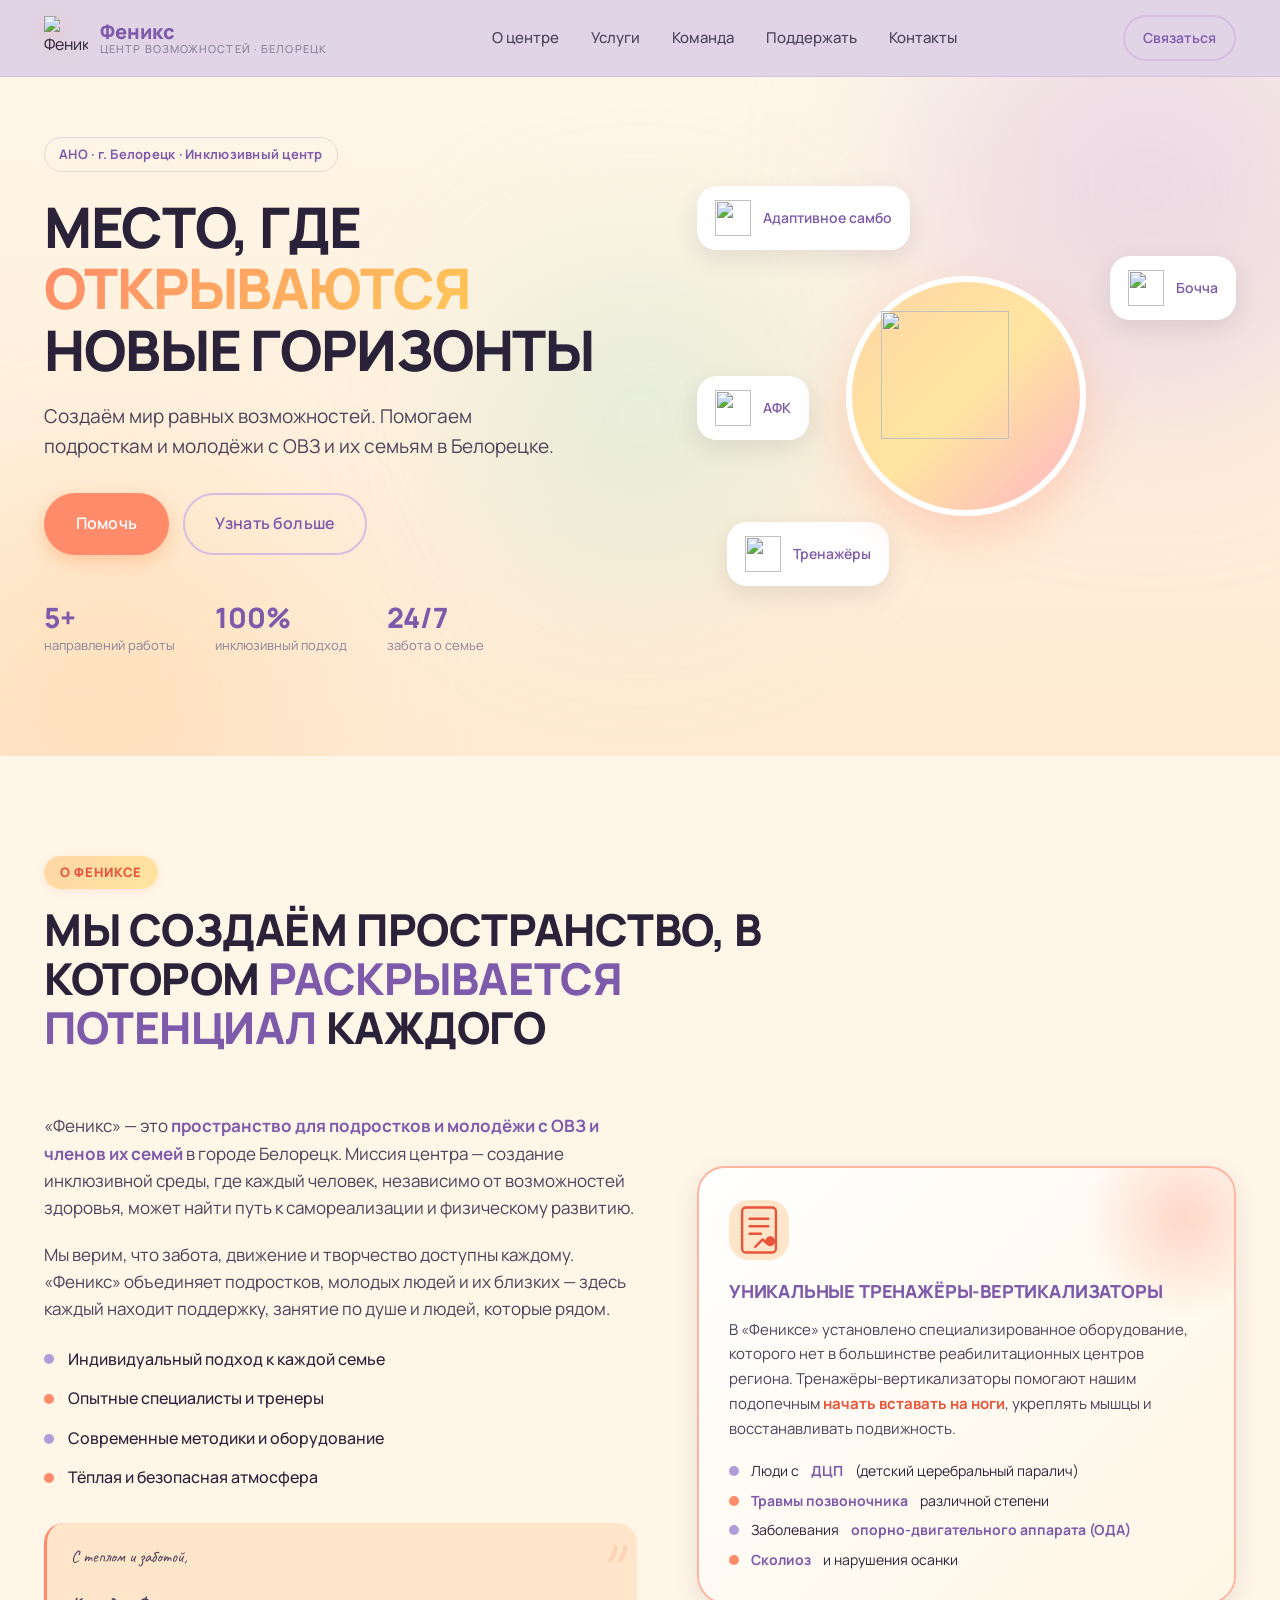
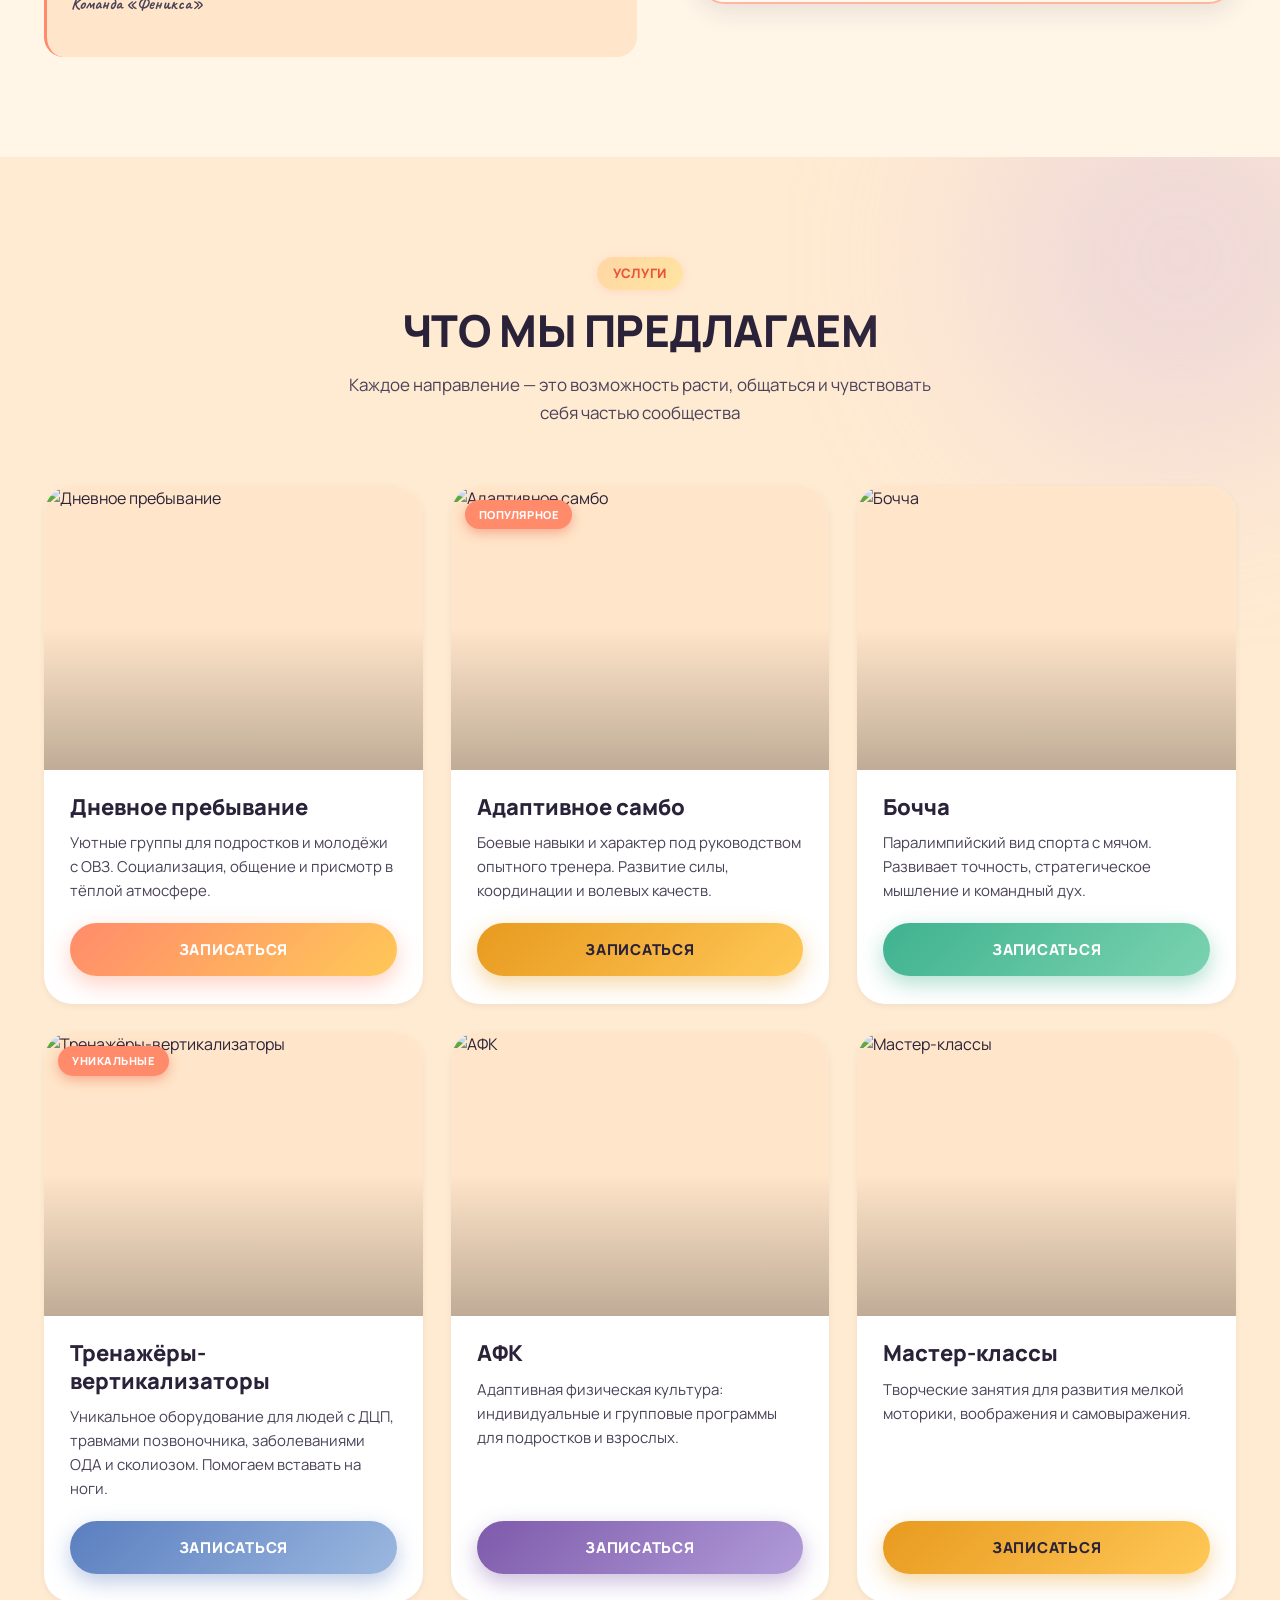
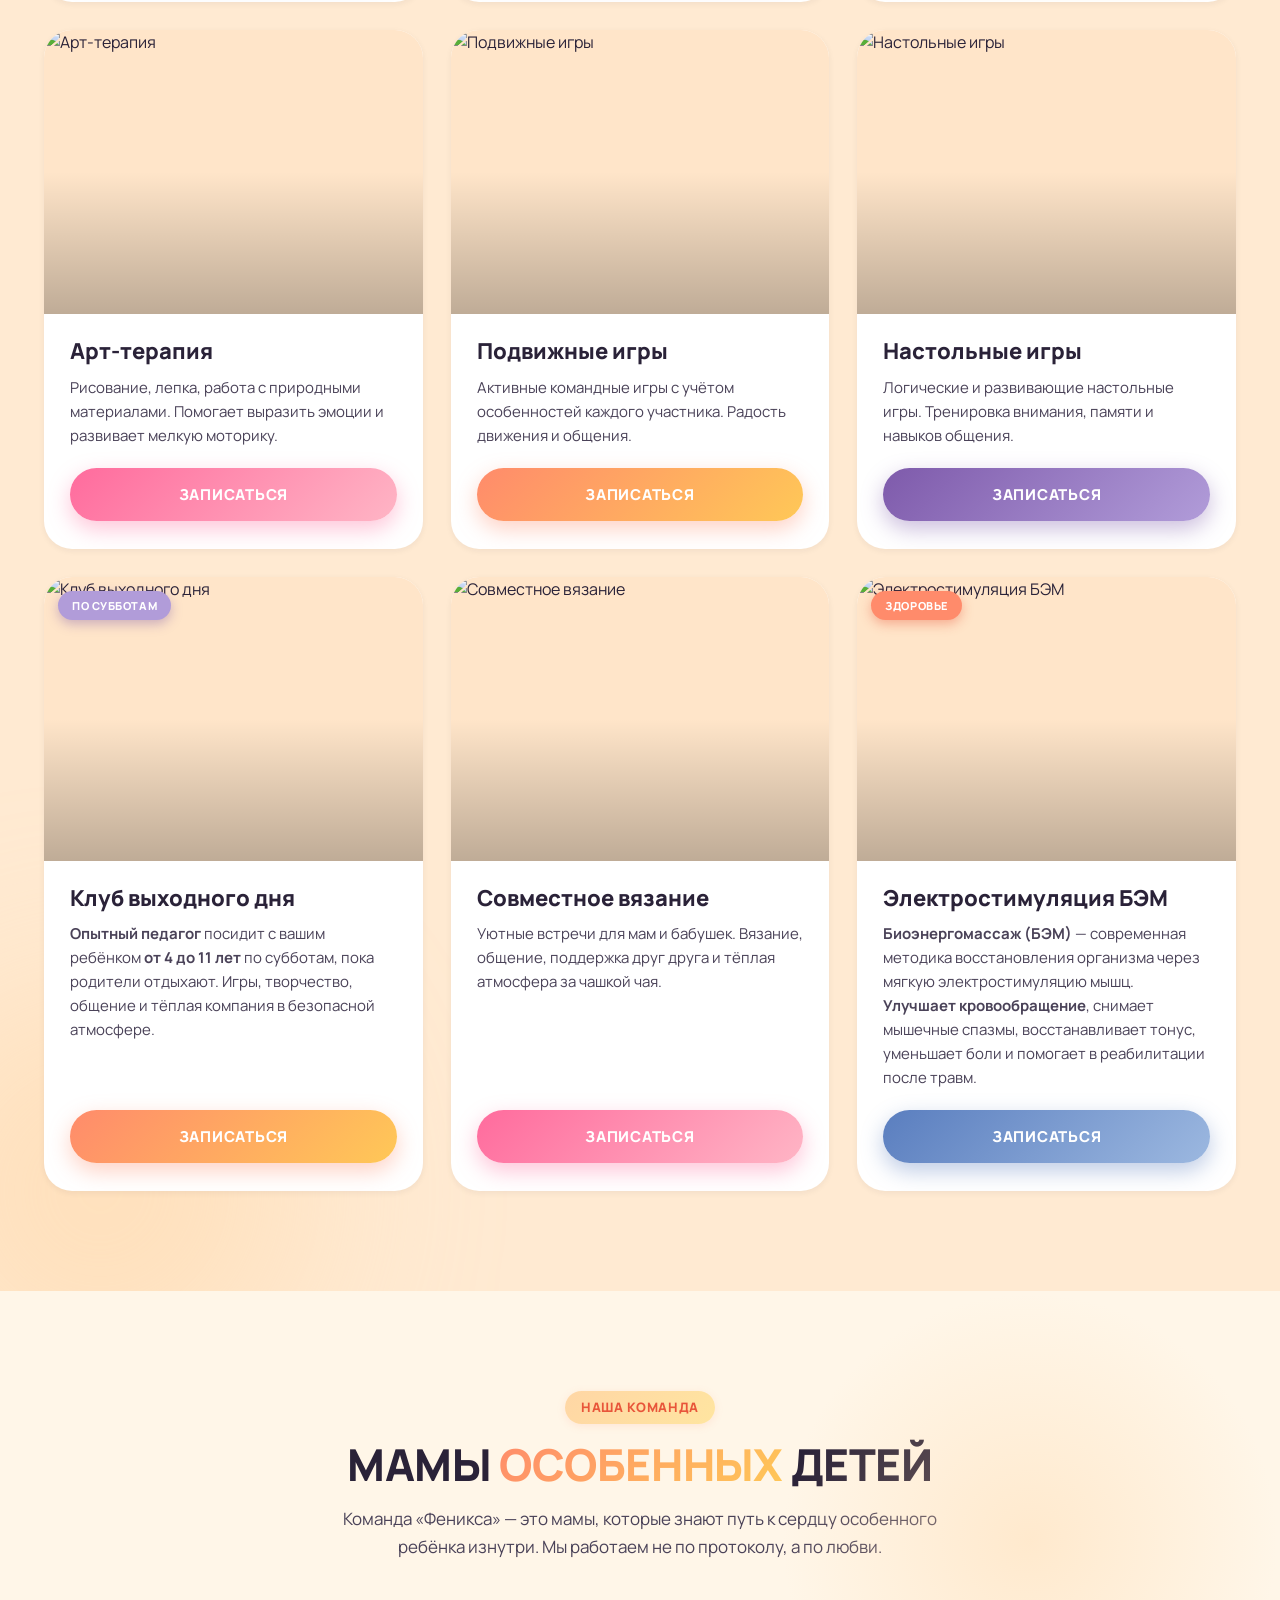
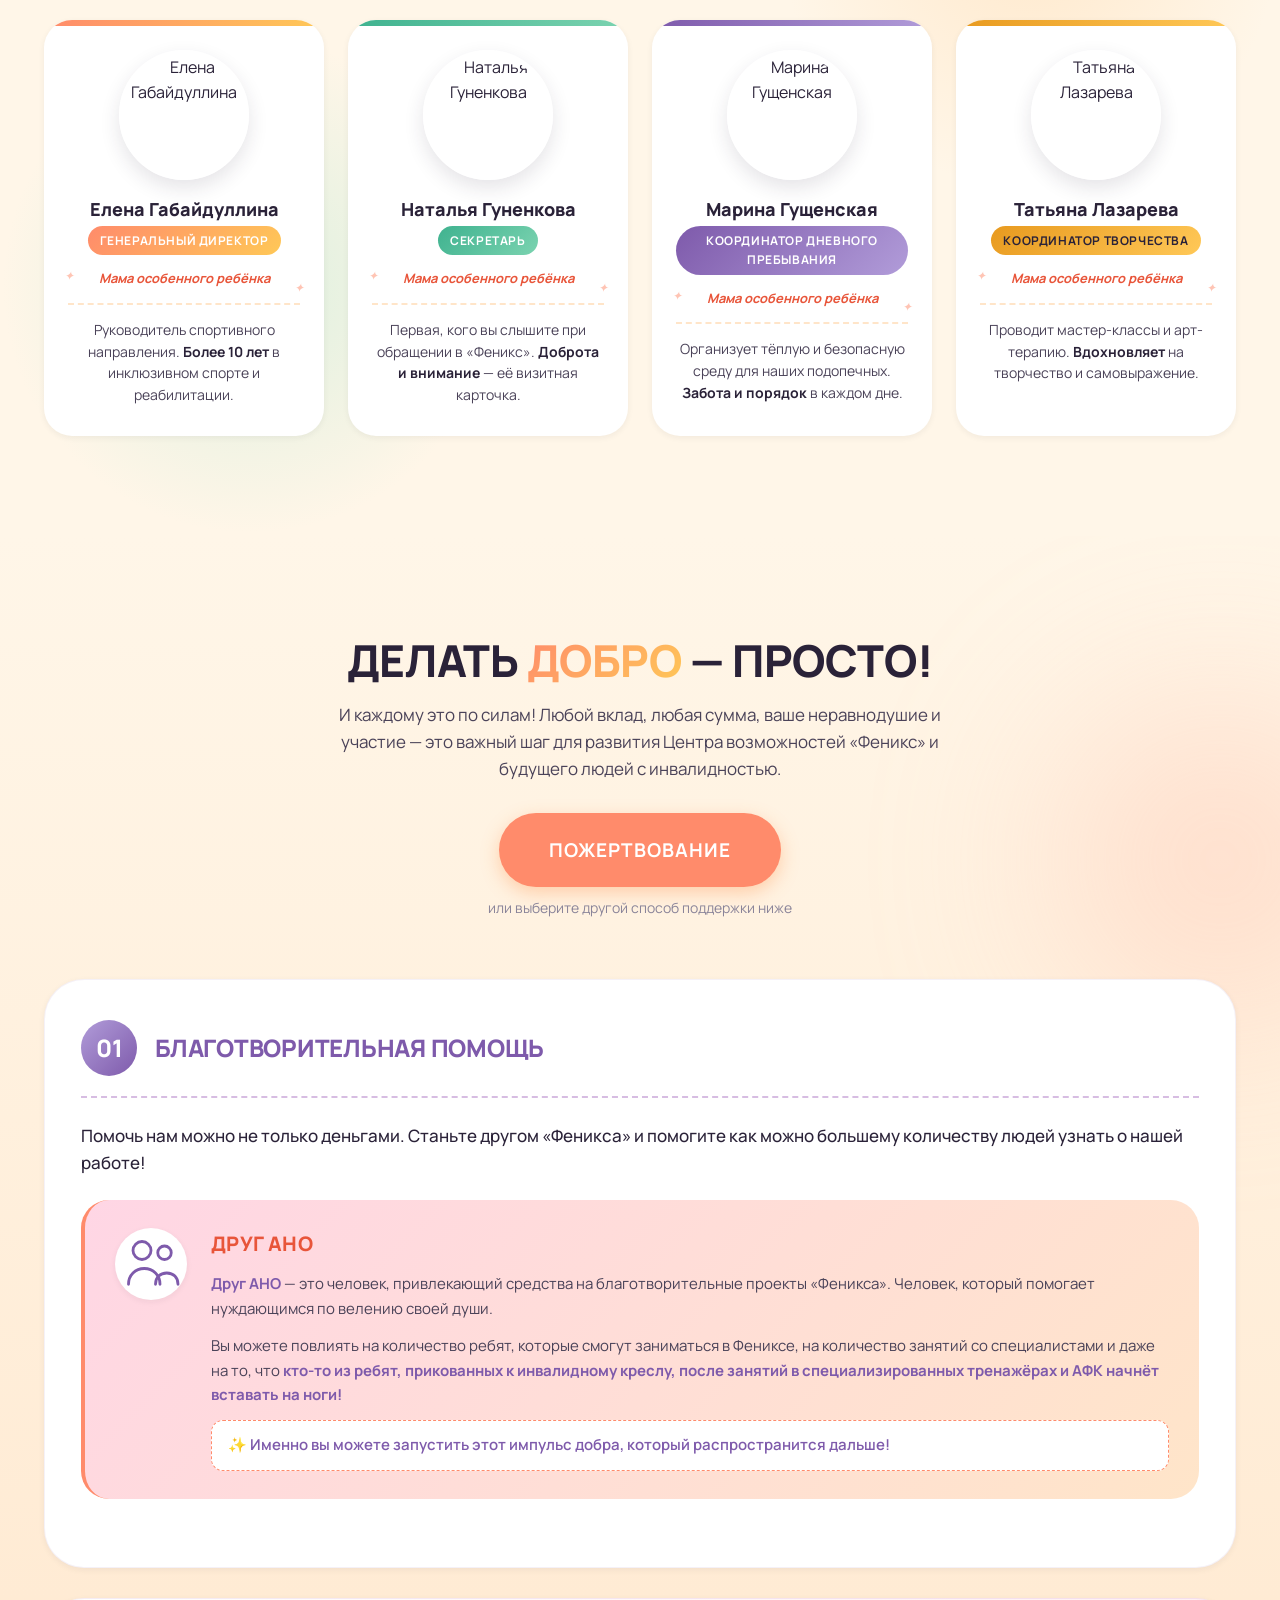
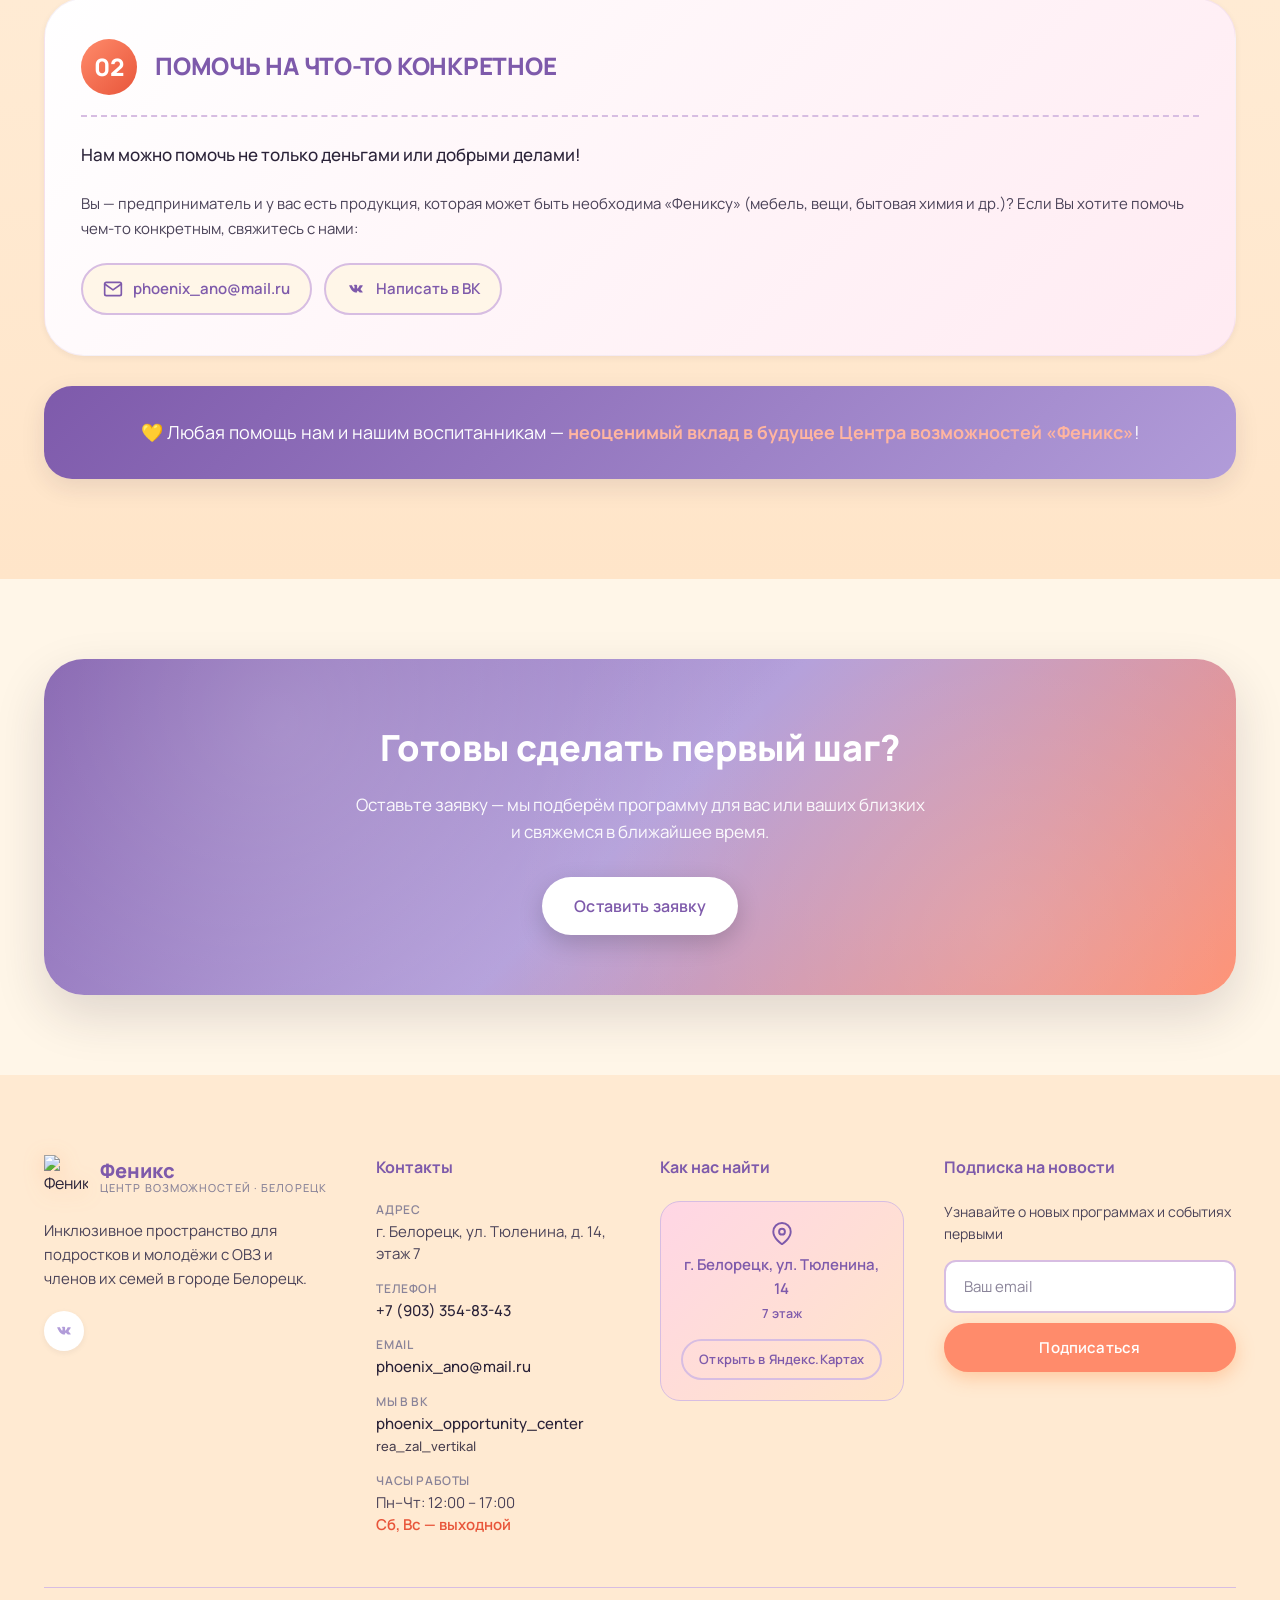
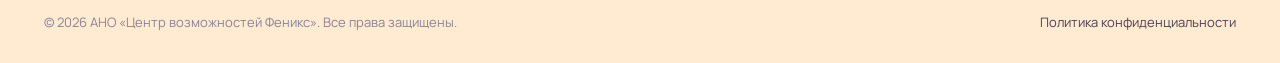
==== index.html @ d0e00e28 "Add files via upload" ====
<!DOCTYPE html>
<html lang="ru">
<head>
    <meta charset="UTF-8">
    <meta name="viewport" content="width=device-width, initial-scale=1.0">
    <meta name="description" content="АНО Центр возможностей Феникс — поддержка, развитие и активное долголетие для всей семьи. Инклюзивная среда, адаптивный спорт, мастер-классы.">
    <title>Центр возможностей Феникс — место, где открываются новые горизонты</title>
    <link rel="icon" type="image/svg+xml" href="images/logo.svg">
    <link rel="preconnect" href="https://fonts.googleapis.com">
    <link rel="preconnect" href="https://fonts.gstatic.com" crossorigin>
    <link href="https://fonts.googleapis.com/css2?family=Manrope:wght@400;500;600;700;800&family=Caveat:wght@500;700&display=swap" rel="stylesheet">
    <link rel="stylesheet" href="styles.css">
</head>
<body>
    <!-- ====== HEADER ====== -->
    <header class="header" id="header">
        <div class="container header__inner">
            <a href="#hero" class="logo" aria-label="Центр возможностей Феникс, Белорецк">
                <img src="images/logo-real.png" alt="Феникс" class="logo__img">
                <span class="logo__text">
                    <span class="logo__name">Феникс</span>
                    <span class="logo__sub">Центр возможностей · Белорецк</span>
                </span>
            </a>

            <nav class="nav" id="nav" aria-label="Главное меню">
                <ul class="nav__list">
                    <li><a href="#about" class="nav__link">О центре</a></li>
                    <li><a href="#services" class="nav__link">Услуги</a></li>
                    <li><a href="#team" class="nav__link">Команда</a></li>
                    <li><a href="#support" class="nav__link">Поддержать</a></li>
                    <li><a href="#contacts" class="nav__link">Контакты</a></li>
                </ul>
            </nav>

            <a href="https://vk.com/im?media=&sel=-226712252" target="_blank" rel="noopener" class="btn btn--ghost header__btn header__btn--contact">Связаться</a>

            <button class="burger" id="burger" aria-label="Открыть меню" aria-expanded="false">
                <span></span><span></span><span></span>
            </button>
        </div>
    </header>

    <!-- ====== HERO ====== -->
    <section class="hero" id="hero">
        <div class="hero__bg" aria-hidden="true">
            <div class="blob blob--violet"></div>
            <div class="blob blob--orange"></div>
            <div class="blob blob--mint"></div>
        </div>
        <div class="container hero__inner">
            <div class="hero__content">
                <span class="badge">АНО · г. Белорецк · Инклюзивный центр</span>
                <h1 class="hero__title">
                    МЕСТО, ГДЕ <span class="accent-orange">ОТКРЫВАЮТСЯ</span> НОВЫЕ ГОРИЗОНТЫ
                </h1>
                <p class="hero__subtitle">
                    Создаём мир равных возможностей. Помогаем подросткам и молодёжи с ОВЗ и их семьям в Белорецке.
                </p>
                <div class="hero__actions">
                    <a href="#support" class="btn btn--primary btn--lg">Помочь</a>
                    <a href="#about" class="btn btn--ghost btn--lg">Узнать больше</a>
                </div>
                <div class="hero__stats">
                    <div class="stat">
                        <span class="stat__num">5+</span>
                        <span class="stat__label">направлений работы</span>
                    </div>
                    <div class="stat">
                        <span class="stat__num">100%</span>
                        <span class="stat__label">инклюзивный подход</span>
                    </div>
                    <div class="stat">
                        <span class="stat__num">24/7</span>
                        <span class="stat__label">забота о семье</span>
                    </div>
                </div>
            </div>
            <div class="hero__visual" aria-hidden="true">
                <div class="hero__card hero__card--1">
                    <img src="images/icon-sport.svg" alt="">
                    <span>Адаптивное самбо</span>
                </div>
                <div class="hero__card hero__card--2">
                    <img src="images/icon-sport.svg" alt="">
                    <span>Бочча</span>
                </div>
                <div class="hero__card hero__card--3">
                    <img src="images/icon-sport.svg" alt="">
                    <span>Тренажёры</span>
                </div>
                <div class="hero__card hero__card--4">
                    <img src="images/icon-sport.svg" alt="">
                    <span>АФК</span>
                </div>
                <div class="hero__phoenix">
                    <img src="images/logo-real.png" alt="">
                </div>
            </div>
        </div>
    </section>

    <!-- ====== О ЦЕНТРЕ ====== -->
    <section class="section about" id="about">
        <div class="container">
            <div class="section__head">
                <span class="section__eyebrow">О Фениксе</span>
                <h2 class="section__title">Мы создаём пространство, в котором <span class="accent-violet">раскрывается потенциал</span> каждого</h2>
            </div>
            <div class="about__grid">
                <div class="about__text">
                    <p>
                        «Феникс» — это <strong>пространство для подростков и молодёжи с ОВЗ и членов их семей</strong> в городе Белорецк.
                        Миссия центра — создание инклюзивной среды, где каждый человек, независимо от возможностей здоровья,
                        может найти путь к самореализации и физическому развитию.
                    </p>
                    <p>
                        Мы верим, что забота, движение и творчество доступны каждому. «Феникс» объединяет подростков,
                        молодых людей и их близких — здесь каждый находит поддержку, занятие по душе и людей, которые рядом.
                    </p>
                    <ul class="about__list">
                        <li><span class="dot dot--violet"></span> Индивидуальный подход к каждой семье</li>
                        <li><span class="dot dot--orange"></span> Опытные специалисты и тренеры</li>
                        <li><span class="dot dot--violet"></span> Современные методики и оборудование</li>
                        <li><span class="dot dot--orange"></span> Тёплая и безопасная атмосфера</li>
                    </ul>
                    <div class="about__signature">
                        <p class="about__signature-text">С теплом и заботой,</p>
                        <p class="about__signature-name">Команда «Феникса»</p>
                    </div>
                </div>
                <div class="about__visual about__visual--equipment">
                    <div class="equipment-card">
                        <div class="equipment-card__icon" aria-hidden="true">
                            <svg viewBox="0 0 64 64" fill="none" stroke="currentColor" stroke-width="2.5" stroke-linecap="round" stroke-linejoin="round">
                                <rect x="14" y="8" width="36" height="48" rx="4"/>
                                <path d="M22 20h20M22 28h20M22 36h12"/>
                                <circle cx="44" cy="44" r="4" fill="currentColor"/>
                                <path d="M28 50l8-8 4 4"/>
                            </svg>
                        </div>
                        <h3 class="equipment-card__title">УНИКАЛЬНЫЕ ТРЕНАЖЁРЫ-ВЕРТИКАЛИЗАТОРЫ</h3>
                        <p class="equipment-card__text">
                            В «Фениксе» установлено специализированное оборудование, которого нет в большинстве реабилитационных центров региона. Тренажёры-вертикализаторы помогают нашим подопечным <strong>начать вставать на ноги</strong>, укреплять мышцы и восстанавливать подвижность.
                        </p>
                        <ul class="equipment-card__list">
                            <li><span class="dot dot--violet"></span> Люди с <strong>ДЦП</strong> (детский церебральный паралич)</li>
                            <li><span class="dot dot--orange"></span> <strong>Травмы позвоночника</strong> различной степени</li>
                            <li><span class="dot dot--violet"></span> Заболевания <strong>опорно-двигательного аппарата (ОДА)</strong></li>
                            <li><span class="dot dot--orange"></span> <strong>Сколиоз</strong> и нарушения осанки</li>
                        </ul>
                    </div>
                </div>
            </div>
        </div>
    </section>

    <!-- ====== УСЛУГИ ====== -->
    <section class="section services" id="services">
        <div class="container">
            <div class="section__head section__head--center">
                <span class="section__eyebrow">Услуги</span>
                <h2 class="section__title">Что мы предлагаем</h2>
                <p class="section__desc">Каждое направление — это возможность расти, общаться и чувствовать себя частью сообщества</p>
            </div>

            <div class="services__grid">
                <!-- Карточка 1: Дневное пребывание -->
                <article class="service-card service-card--coral" data-service="Дневное пребывание">
                    <div class="service-card__photo">
                        <img src="images/service-daycare.svg" alt="Дневное пребывание">
                    </div>
                    <div class="service-card__body">
                        <h3 class="service-card__title">Дневное пребывание</h3>
                        <p class="service-card__text">
                            Уютные группы для подростков и молодёжи с ОВЗ. Социализация, общение и присмотр в тёплой атмосфере.
                        </p>
                        <button class="service-card__btn" data-modal-open>Записаться</button>
                    </div>
                </article>

                <!-- Карточка 2: Адаптивное самбо -->
                <article class="service-card service-card--yellow" data-service="Адаптивное самбо">
                    <span class="service-card__badge">Популярное</span>
                    <div class="service-card__photo">
                        <img src="images/service-sambo.svg" alt="Адаптивное самбо">
                    </div>
                    <div class="service-card__body">
                        <h3 class="service-card__title">Адаптивное самбо</h3>
                        <p class="service-card__text">
                            Боевые навыки и характер под руководством опытного тренера. Развитие силы, координации и волевых качеств.
                        </p>
                        <button class="service-card__btn" data-modal-open>Записаться</button>
                    </div>
                </article>

                <!-- Карточка 3: Бочча -->
                <article class="service-card service-card--mint" data-service="Бочча">
                    <div class="service-card__photo">
                        <img src="images/service-boccia.svg" alt="Бочча">
                    </div>
                    <div class="service-card__body">
                        <h3 class="service-card__title">Бочча</h3>
                        <p class="service-card__text">
                            Паралимпийский вид спорта с мячом. Развивает точность, стратегическое мышление и командный дух.
                        </p>
                        <button class="service-card__btn" data-modal-open>Записаться</button>
                    </div>
                </article>

                <!-- Карточка 4: Тренажёры-вертикализаторы -->
                <article class="service-card service-card--sky" data-service="Тренажёры-вертикализаторы">
                    <span class="service-card__badge">Уникальные</span>
                    <div class="service-card__photo">
                        <img src="images/service-trainers.svg" alt="Тренажёры-вертикализаторы">
                    </div>
                    <div class="service-card__body">
                        <h3 class="service-card__title">Тренажёры-вертикализаторы</h3>
                        <p class="service-card__text">
                            Уникальное оборудование для людей с ДЦП, травмами позвоночника, заболеваниями ОДА и сколиозом. Помогаем вставать на ноги.
                        </p>
                        <button class="service-card__btn" data-modal-open>Записаться</button>
                    </div>
                </article>

                <!-- Карточка 5: АФК -->
                <article class="service-card service-card--lavender" data-service="АФК">
                    <div class="service-card__photo">
                        <img src="images/service-afk.svg" alt="АФК">
                    </div>
                    <div class="service-card__body">
                        <h3 class="service-card__title">АФК</h3>
                        <p class="service-card__text">
                            Адаптивная физическая культура: индивидуальные и групповые программы для подростков и взрослых.
                        </p>
                        <button class="service-card__btn" data-modal-open>Записаться</button>
                    </div>
                </article>

                <!-- Карточка 6: Мастер-классы -->
                <article class="service-card service-card--yellow" data-service="Мастер-классы">
                    <div class="service-card__photo">
                        <img src="images/master-class.jpg" alt="Мастер-классы">
                    </div>
                    <div class="service-card__body">
                        <h3 class="service-card__title">Мастер-классы</h3>
                        <p class="service-card__text">
                            Творческие занятия для развития мелкой моторики, воображения и самовыражения.
                        </p>
                        <button class="service-card__btn" data-modal-open>Записаться</button>
                    </div>
                </article>

                <!-- Карточка 7: Арт-терапия -->
                <article class="service-card service-card--pink" data-service="Арт-терапия">
                    <div class="service-card__photo">
                        <img src="images/service-art.svg" alt="Арт-терапия">
                    </div>
                    <div class="service-card__body">
                        <h3 class="service-card__title">Арт-терапия</h3>
                        <p class="service-card__text">
                            Рисование, лепка, работа с природными материалами. Помогает выразить эмоции и развивает мелкую моторику.
                        </p>
                        <button class="service-card__btn" data-modal-open>Записаться</button>
                    </div>
                </article>

                <!-- Карточка 8: Подвижные игры -->
                <article class="service-card service-card--coral" data-service="Подвижные игры">
                    <div class="service-card__photo">
                        <img src="images/service-games-active.svg" alt="Подвижные игры">
                    </div>
                    <div class="service-card__body">
                        <h3 class="service-card__title">Подвижные игры</h3>
                        <p class="service-card__text">
                            Активные командные игры с учётом особенностей каждого участника. Радость движения и общения.
                        </p>
                        <button class="service-card__btn" data-modal-open>Записаться</button>
                    </div>
                </article>

                <!-- Карточка 9: Настольные игры -->
                <article class="service-card service-card--lavender" data-service="Настольные игры">
                    <div class="service-card__photo">
                        <img src="images/nastolnye.jpg" alt="Настольные игры">
                    </div>
                    <div class="service-card__body">
                        <h3 class="service-card__title">Настольные игры</h3>
                        <p class="service-card__text">
                            Логические и развивающие настольные игры. Тренировка внимания, памяти и навыков общения.
                        </p>
                        <button class="service-card__btn" data-modal-open>Записаться</button>
                    </div>
                </article>

                <!-- Карточка 10: Клуб выходного дня -->
                <article class="service-card service-card--coral" data-service="Клуб выходного дня">
                    <span class="service-card__badge service-card__badge--weekend">По субботам</span>
                    <div class="service-card__photo">
                        <img src="images/service-weekend.svg" alt="Клуб выходного дня">
                    </div>
                    <div class="service-card__body">
                        <h3 class="service-card__title">Клуб выходного дня</h3>
                        <p class="service-card__text">
                            <strong>Опытный педагог</strong> посидит с вашим ребёнком <strong>от 4 до 11 лет</strong> по субботам, пока родители отдыхают. Игры, творчество, общение и тёплая компания в безопасной атмосфере.
                        </p>
                        <button class="service-card__btn" data-modal-open>Записаться</button>
                    </div>
                </article>

                <!-- Карточка 11: Совместное вязание -->
                <article class="service-card service-card--pink" data-service="Совместное вязание">
                    <div class="service-card__photo">
                        <img src="images/service-knitting.svg" alt="Совместное вязание">
                    </div>
                    <div class="service-card__body">
                        <h3 class="service-card__title">Совместное вязание</h3>
                        <p class="service-card__text">
                            Уютные встречи для мам и бабушек. Вязание, общение, поддержка друг друга и тёплая атмосфера за чашкой чая.
                        </p>
                        <button class="service-card__btn" data-modal-open>Записаться</button>
                    </div>
                </article>

                <!-- Карточка 12: Опытный тренер -->
                <article class="service-card service-card--sky" data-service="Электростимуляция БЭМ">
                    <span class="service-card__badge">Здоровье</span>
                    <div class="service-card__photo">
                        <img src="images/bem.jpg" alt="Электростимуляция БЭМ">
                    </div>
                    <div class="service-card__body">
                        <h3 class="service-card__title">Электростимуляция БЭМ</h3>
                        <p class="service-card__text">
                            <strong>Биоэнергомассаж (БЭМ)</strong> — современная методика восстановления организма через мягкую электростимуляцию мышц. <strong>Улучшает кровообращение</strong>, снимает мышечные спазмы, восстанавливает тонус, уменьшает боли и помогает в реабилитации после травм.
                        </p>
                        <button class="service-card__btn" data-modal-open>Записаться</button>
                    </div>
                </article>
            </div>
        </div>
    </section>

    <!-- ====== КОМАНДА ====== -->
    <section class="section team" id="team">
        <div class="container">
            <div class="section__head section__head--center">
                <span class="section__eyebrow">Наша команда</span>
                <h2 class="section__title">Мамы <span class="accent-orange">особенных</span> детей</h2>
                <p class="section__desc">Команда «Феникса» — это мамы, которые знают путь к сердцу особенного ребёнка изнутри. Мы работаем не по протоколу, а по любви.</p>
            </div>

            <div class="team__grid">
                <!-- Елена Габайдуллина: генеральный директор + руководитель спортивного направления -->
                <article class="team-card team-card--coral">
                    <div class="team-card__photo">
                        <img src="images/rukovoditel.jpg" alt="Елена Габайдуллина">
                    </div>
                    <h3 class="team-card__name">Елена Габайдуллина</h3>
                    <p class="team-card__role">Генеральный директор</p>
                    <p class="team-card__note">Мама особенного ребёнка</p>
                    <p class="team-card__quote">
                        Руководитель спортивного направления. <strong>Более 10 лет</strong> в инклюзивном спорте и реабилитации.
                    </p>
                </article>

                <!-- Наталья Гуненкова: секретарь -->
                <article class="team-card team-card--mint">
                    <div class="team-card__photo">
                        <img src="images/natalia.jpg" alt="Наталья Гуненкова">
                    </div>
                    <h3 class="team-card__name">Наталья Гуненкова</h3>
                    <p class="team-card__role">Секретарь</p>
                    <p class="team-card__note">Мама особенного ребёнка</p>
                    <p class="team-card__quote">
                        Первая, кого вы слышите при обращении в «Феникс». <strong>Доброта и внимание</strong> — её визитная карточка.
                    </p>
                </article>

                <!-- Марина Гущенская: координатор дневного пребывания -->
                <article class="team-card team-card--lavender">
                    <div class="team-card__photo">
                        <img src="images/avatar-marina.svg" alt="Марина Гущенская">
                    </div>
                    <h3 class="team-card__name">Марина Гущенская</h3>
                    <p class="team-card__role">Координатор дневного пребывания</p>
                    <p class="team-card__note">Мама особенного ребёнка</p>
                    <p class="team-card__quote">
                        Организует тёплую и безопасную среду для наших подопечных. <strong>Забота и порядок</strong> в каждом дне.
                    </p>
                </article>

                <!-- Татьяна Лазарева: координатор творчества -->
                <article class="team-card team-card--yellow">
                    <div class="team-card__photo">
                        <img src="images/avatar-tatyana.svg" alt="Татьяна Лазарева">
                    </div>
                    <h3 class="team-card__name">Татьяна Лазарева</h3>
                    <p class="team-card__role">Координатор творчества</p>
                    <p class="team-card__note">Мама особенного ребёнка</p>
                    <p class="team-card__quote">
                        Проводит мастер-классы и арт-терапию. <strong>Вдохновляет</strong> на творчество и самовыражение.
                    </p>
                </article>
            </div>
        </div>
    </section>

    <!-- ====== ПОДДЕРЖАТЬ ФЕНИКС ====== -->
    <section class="section support" id="support">
        <div class="container">
            <div class="section__head section__head--center">
                <h2 class="section__title">ДЕЛАТЬ <span class="accent-orange">ДОБРО</span> — ПРОСТО!</h2>
                <p class="section__desc">
                    И каждому это по силам! Любой вклад, любая сумма, ваше неравнодушие и участие — это важный шаг
                    для развития Центра возможностей «Феникс» и будущего людей с инвалидностью.
                </p>
                <div class="support__cta">
                    <button class="btn btn--primary btn--xl" data-donate-open>Пожертвование</button>
                    <p class="support__cta-hint">или выберите другой способ поддержки ниже</p>
                </div>
            </div>

            <!-- Блок 1: Благотворительная помощь + Друг АНО -->
            <div class="donate-block">
                <div class="donate-block__head">
                    <span class="donate-block__num">01</span>
                    <h3 class="donate-block__title">Благотворительная помощь</h3>
                </div>
                <div class="donate-block__content">
                    <p class="donate-block__lead">
                        Помочь нам можно не только деньгами. Станьте другом «Феникса» и помогите как можно большему
                        количеству людей узнать о нашей работе!
                    </p>
                    <div class="friend-card">
                        <div class="friend-card__icon" aria-hidden="true">
                            <svg viewBox="0 0 64 64" fill="none" stroke="currentColor" stroke-width="2.5" stroke-linecap="round" stroke-linejoin="round">
                                <circle cx="24" cy="20" r="8"/>
                                <circle cx="44" cy="22" r="6"/>
                                <path d="M12 50c0-8 6-14 14-14s14 6 14 14"/>
                                <path d="M36 50c0-6 4-10 10-10s10 4 10 10"/>
                            </svg>
                        </div>
                        <div class="friend-card__body">
                            <h4 class="friend-card__title">Друг АНО</h4>
                            <p>
                                <strong>Друг АНО</strong> — это человек, привлекающий средства на благотворительные проекты «Феникса».
                                Человек, который помогает нуждающимся по велению своей души.
                            </p>
                            <p>
                                Вы можете повлиять на количество ребят, которые смогут заниматься в Фениксе,
                                на количество занятий со специалистами и даже на то, что <strong>кто-то из ребят, прикованных к инвалидному креслу,
                                после занятий в специализированных тренажёрах и АФК начнёт вставать на ноги!</strong>
                            </p>
                            <p class="friend-card__highlight">
                                ✨ Именно вы можете запустить этот импульс добра, который распространится дальше!
                            </p>
                        </div>
                    </div>

                </div>
            </div>

            <!-- Блок 2: Помочь на что-то конкретное -->
            <div class="donate-block donate-block--alt">
                <div class="donate-block__head">
                    <span class="donate-block__num">02</span>
                    <h3 class="donate-block__title">Помочь на что-то конкретное</h3>
                </div>
                <div class="donate-block__content">
                    <p class="donate-block__lead">
                        Нам можно помочь не только деньгами или добрыми делами!
                    </p>
                    <p class="donate-block__text">
                        Вы — предприниматель и у вас есть продукция, которая может быть необходима «Фениксу»
                        (мебель, вещи, бытовая химия и др.)? Если Вы хотите помочь чем-то конкретным, свяжитесь с нами:
                    </p>
                    <div class="donate-block__contacts">
                        <a href="mailto:phoenix_ano@mail.ru" class="contact-pill">
                            <span class="contact-pill__icon" aria-hidden="true">
                                <svg viewBox="0 0 24 24" width="20" height="20" fill="none" stroke="currentColor" stroke-width="2" stroke-linecap="round" stroke-linejoin="round">
                                    <path d="M4 4h16c1.1 0 2 .9 2 2v12c0 1.1-.9 2-2 2H4c-1.1 0-2-.9-2-2V6c0-1.1.9-2 2-2z"/>
                                    <polyline points="22,6 12,13 2,6"/>
                                </svg>
                            </span>
                            phoenix_ano@mail.ru
                        </a>
                        <a href="https://vk.com/im?media=&sel=-226712252" target="_blank" rel="noopener" class="contact-pill">
                            <span class="contact-pill__icon" aria-hidden="true">
                                <svg viewBox="0 0 24 24" width="20" height="20" fill="currentColor"><path d="M12.785 16.241s.288-.032.435-.193c.135-.148.131-.426.131-.426s-.019-1.302.584-1.495c.594-.19 1.357 1.265 2.165 1.825.611.423 1.075.331 1.075.331l2.16-.03s1.13-.07.594-.96c-.044-.073-.313-.66-1.611-1.866-1.359-1.26-1.177-1.057.46-3.236.998-1.33 1.397-2.143 1.272-2.49-.119-.331-.853-.243-.853-.243l-2.43.015s-.18-.025-.314.056c-.13.079-.214.262-.214.262s-.385 1.027-.9 1.9c-1.084 1.84-1.518 1.937-1.696 1.823-.413-.265-.31-1.067-.31-1.638 0-1.78.27-2.522-.527-2.715-.265-.064-.46-.107-1.137-.114-.87-.01-1.605.003-2.022.205-.276.135-.49.435-.36.452.16.022.523.099.716.36.249.336.24 1.094.24 1.094s.144 2.092-.336 2.353c-.328.179-.78-.187-1.755-1.866-.499-.86-.876-1.81-.876-1.81s-.072-.176-.2-.27c-.157-.114-.376-.151-.376-.151l-2.308.015s-.347.01-.474.16c-.114.135-.009.413-.009.413s1.812 4.247 3.864 6.385c1.881 1.962 4.016 1.833 4.016 1.833h.967z"/></svg>
                            </span>
                            Написать в ВК
                        </a>
                    </div>
                </div>
            </div>

            <!-- Финальный мотивирующий текст -->
            <div class="donate-finale">
                <p>
                    💛 Любая помощь нам и нашим воспитанникам — <strong>неоценимый вклад в будущее Центра возможностей «Феникс»</strong>!
                </p>
            </div>
        </div>
    </section>

    <!-- ====== CTA ====== -->
    <section class="cta">
        <div class="container">
            <div class="cta__inner">
                <h2 class="cta__title">Готовы сделать первый шаг?</h2>
                <p class="cta__text">
                    Оставьте заявку — мы подберём программу для вас или ваших близких и свяжемся в ближайшее время.
                </p>
                <button class="btn btn--primary btn--lg" data-modal-open>Оставить заявку</button>
            </div>
        </div>
    </section>

    <!-- ====== FOOTER ====== -->
    <footer class="footer" id="contacts">
        <div class="container">
            <div class="footer__grid">
                <div class="footer__col">
                    <a href="#hero" class="logo logo--footer">
                        <img src="images/logo-real.png" alt="Феникс" class="logo__img">
                        <span class="logo__text">
                            <span class="logo__name">Феникс</span>
                            <span class="logo__sub">Центр возможностей · Белорецк</span>
                        </span>
                    </a>
                    <p class="footer__about">
                        Инклюзивное пространство для подростков и молодёжи с ОВЗ и членов их семей в городе Белорецк.
                    </p>
                    <div class="socials">
                        <a href="https://vk.com/phoenix_opportunity_center" target="_blank" rel="noopener" class="socials__link" aria-label="ВКонтакте">
                            <svg viewBox="0 0 24 24" width="20" height="20" fill="currentColor"><path d="M12.785 16.241s.288-.032.435-.193c.135-.148.131-.426.131-.426s-.019-1.302.584-1.495c.594-.19 1.357 1.265 2.165 1.825.611.423 1.075.331 1.075.331l2.16-.03s1.13-.07.594-.96c-.044-.073-.313-.66-1.611-1.866-1.359-1.26-1.177-1.057.46-3.236.998-1.33 1.397-2.143 1.272-2.49-.119-.331-.853-.243-.853-.243l-2.43.015s-.18-.025-.314.056c-.13.079-.214.262-.214.262s-.385 1.027-.9 1.9c-1.084 1.84-1.518 1.937-1.696 1.823-.413-.265-.31-1.067-.31-1.638 0-1.78.27-2.522-.527-2.715-.265-.064-.46-.107-1.137-.114-.87-.01-1.605.003-2.022.205-.276.135-.49.435-.36.452.16.022.523.099.716.36.249.336.24 1.094.24 1.094s.144 2.092-.336 2.353c-.328.179-.78-.187-1.755-1.866-.499-.86-.876-1.81-.876-1.81s-.072-.176-.2-.27c-.157-.114-.376-.151-.376-.151l-2.308.015s-.347.01-.474.16c-.114.135-.009.413-.009.413s1.812 4.247 3.864 6.385c1.881 1.962 4.016 1.833 4.016 1.833h.967z"/></svg>
                        </a>
                    </div>
                </div>

                <div class="footer__col">
                    <h4 class="footer__title">Контакты</h4>
                    <ul class="footer__list">
                        <li>
                            <span class="footer__label">Адрес</span>
                            г. Белорецк, ул. Тюленина, д. 14, этаж 7
                        </li>
                        <li>
                            <span class="footer__label">Телефон</span>
                            <a href="tel:+79033548343">+7 (903) 354-83-43</a>
                        </li>
                        <li>
                            <span class="footer__label">Email</span>
                            <a href="mailto:phoenix_ano@mail.ru">phoenix_ano@mail.ru</a>
                        </li>
                        <li>
                            <span class="footer__label">Мы в ВК</span>
                            <a href="https://vk.com/phoenix_opportunity_center" target="_blank" rel="noopener">phoenix_opportunity_center</a><br>
                            <a href="https://vk.com/rea_zal_vertikal" target="_blank" rel="noopener" style="font-size: 13px; opacity: 0.85;">rea_zal_vertikal</a>
                        </li>
                        <li>
                            <span class="footer__label">Часы работы</span>
                            Пн–Чт: 12:00 – 17:00<br>
                            <span style="color: var(--orange-ink); font-weight: 600;">Сб, Вс — выходной</span>
                        </li>
                    </ul>
                </div>

                <div class="footer__col footer__col--map">
                    <h4 class="footer__title">Как нас найти</h4>
                    <div class="map" aria-label="Карта проезда">
                        <div class="map__placeholder">
                            <svg viewBox="0 0 24 24" width="32" height="32" fill="none" stroke="currentColor" stroke-width="2">
                                <path d="M21 10c0 7-9 13-9 13s-9-6-9-13a9 9 0 0 1 18 0z"/>
                                <circle cx="12" cy="10" r="3"/>
                            </svg>
                            <p>г. Белорецк, ул. Тюленина, 14<br><small>7 этаж</small></p>
                            <a href="https://yandex.ru/maps/?text=Белорецк%2C%20ул.%20Тюленина%2C%2014" target="_blank" rel="noopener" class="btn btn--ghost btn--sm">Открыть в Яндекс.Картах</a>
                        </div>
                    </div>
                </div>

                <div class="footer__col">
                    <h4 class="footer__title">Подписка на новости</h4>
                    <p class="footer__hint">Узнавайте о новых программах и событиях первыми</p>
                    <form class="subscribe" id="subscribeForm" novalidate>
                        <label class="sr-only" for="subscribeEmail">Email</label>
                        <input type="email" id="subscribeEmail" class="subscribe__input" placeholder="Ваш email" required>
                        <button type="submit" class="btn btn--primary subscribe__btn">Подписаться</button>
                    </form>
                    <p class="subscribe__msg" id="subscribeMsg" aria-live="polite"></p>
                </div>
            </div>

            <div class="footer__bottom">
                <p>© <span id="year">2026</span> АНО «Центр возможностей Феникс». Все права защищены.</p>
                <p><a href="#">Политика конфиденциальности</a></p>
            </div>
        </div>
    </footer>

    <!-- ====== МОДАЛЬНОЕ ОКНО ЗАПИСИ ====== -->
    <div class="modal" id="modal" aria-hidden="true" role="dialog" aria-modal="true" aria-labelledby="modalTitle">
        <div class="modal__overlay" data-modal-close></div>
        <div class="modal__dialog" role="document">
            <button class="modal__close" data-modal-close aria-label="Закрыть">
                <svg viewBox="0 0 24 24" width="20" height="20" fill="none" stroke="currentColor" stroke-width="2.5" stroke-linecap="round">
                    <path d="M6 6l12 12M18 6L6 18"/>
                </svg>
            </button>
            <div class="modal__icon">
                <img src="images/logo-real.png" alt="">
            </div>
            <h2 class="modal__title" id="modalTitle">Запись на занятие</h2>
            <p class="modal__subtitle" id="modalSubtitle">Оставьте заявку — мы свяжемся с вами в ближайшее время</p>

            <form class="form" id="bookingForm" novalidate>
                <div class="form__group">
                    <label class="form__label" for="name">Имя посетителя</label>
                    <input type="text" id="name" name="name" class="form__input" placeholder="Как к вам обращаться?" required>
                    <span class="form__error" data-error-for="name"></span>
                </div>

                <div class="form__group">
                    <label class="form__label" for="phone">Контактный телефон</label>
                    <input type="tel" id="phone" name="phone" class="form__input" placeholder="+7 (___) ___-__-__" required>
                    <span class="form__error" data-error-for="phone"></span>
                </div>

                <div class="form__group">
                    <label class="form__label" for="service">Услуга</label>
                    <select id="service" name="service" class="form__input form__select" required>
                        <option value="">Выберите услугу</option>
                        <option value="Дневное пребывание">Дневное пребывание</option>
                        <option value="Мастер-классы">Мастер-классы</option>
                        <option value="Адаптивное самбо">Адаптивное самбо и Бочча</option>
                        <option value="АФК">АФК</option>
                        <option value="Здоровье и технологии">Здоровье и технологии</option>
                        <option value="Женский клуб">Женский клуб</option>
                    </select>
                </div>

                <div class="form__group">
                    <label class="form__label" for="time">Удобное время</label>
                    <select id="time" name="time" class="form__input form__select" required>
                        <option value="">Выберите время</option>
                        <option>Утро (9:00 – 12:00)</option>
                        <option>День (12:00 – 16:00)</option>
                        <option>Вечер (16:00 – 20:00)</option>
                    </select>
                </div>

                <button type="submit" class="btn btn--primary btn--lg form__submit">Отправить заявку</button>
                <p class="form__policy">Нажимая кнопку, вы соглашаетесь с обработкой персональных данных</p>
            </form>

            <div class="form__success" id="formSuccess" hidden>
                <div class="form__success-icon">
                    <svg viewBox="0 0 24 24" width="48" height="48" fill="none" stroke="currentColor" stroke-width="2.5" stroke-linecap="round" stroke-linejoin="round">
                        <path d="M20 6L9 17l-5-5"/>
                    </svg>
                </div>
                <h3>Заявка отправлена!</h3>
                <p>Мы свяжемся с вами в ближайшее время, чтобы подтвердить запись.</p>
            </div>
        </div>
    </div>

    <script src="script.js"></script>

    <!-- ====== МОДАЛЬНАЯ ФОРМА ПОЖЕРТВОВАНИЯ ====== -->
    <div class="modal" id="donateModal" aria-hidden="true" role="dialog" aria-modal="true" aria-labelledby="donateTitle">
        <div class="modal__overlay" data-donate-close></div>
        <div class="modal__dialog modal__dialog--donate" role="document">
            <button class="modal__close" data-donate-close aria-label="Закрыть">
                <svg viewBox="0 0 24 24" width="20" height="20" fill="none" stroke="currentColor" stroke-width="2.5" stroke-linecap="round">
                    <path d="M6 6l12 12M18 6L6 18"/>
                </svg>
            </button>
            <div class="modal__icon modal__icon--donate">
                <svg viewBox="0 0 24 24" width="32" height="32" fill="none" stroke="currentColor" stroke-width="2" stroke-linecap="round" stroke-linejoin="round">
                    <path d="M20.84 4.61a5.5 5.5 0 0 0-7.78 0L12 5.67l-1.06-1.06a5.5 5.5 0 0 0-7.78 7.78l1.06 1.06L12 21.23l7.78-7.78 1.06-1.06a5.5 5.5 0 0 0 0-7.78z"/>
                </svg>
            </div>
            <h2 class="modal__title" id="donateTitle">Помочь «Фениксу»</h2>
            <p class="modal__subtitle">Любой вклад — это шаг для будущего людей с инвалидностью</p>

            <form class="donate-form" id="donateForm" novalidate>
                <!-- Шаг 1: Тип пожертвования -->
                <div class="donate-step">
                    <h3 class="donate-step__title">Я хочу помочь</h3>
                    <div class="donate-radios">
                        <label class="donate-radio">
                            <input type="radio" name="frequency" value="once" checked>
                            <span class="donate-radio__label">Разово</span>
                        </label>
                        <label class="donate-radio">
                            <input type="radio" name="frequency" value="monthly">
                            <span class="donate-radio__label">Ежемесячно</span>
                        </label>
                    </div>
                </div>

                <!-- Шаг 2: Сумма -->
                <div class="donate-step">
                    <h3 class="donate-step__title">Сумма пожертвования</h3>
                    <div class="donate-amounts">
                        <label class="donate-amount">
                            <input type="radio" name="amount" value="100">
                            <span class="donate-amount__label">100 ₽</span>
                        </label>
                        <label class="donate-amount">
                            <input type="radio" name="amount" value="500" checked>
                            <span class="donate-amount__label">500 ₽</span>
                        </label>
                        <label class="donate-amount">
                            <input type="radio" name="amount" value="1000">
                            <span class="donate-amount__label">1 000 ₽</span>
                        </label>
                        <label class="donate-amount donate-amount--custom">
                            <input type="radio" name="amount" value="custom" id="amountCustomRadio">
                            <span class="donate-amount__label">Своя сумма</span>
                        </label>
                    </div>
                    <div class="donate-custom" id="customAmountWrap" hidden>
                        <label class="sr-only" for="customAmount">Ручной ввод суммы</label>
                        <input type="number" id="customAmount" name="customAmount" class="donate-custom__input" placeholder="Введите сумму" min="10" max="1000000">
                        <span class="donate-custom__currency">₽</span>
                    </div>
                </div>

                <!-- Шаг 3: Способ оплаты -->
                <div class="donate-step">
                    <h3 class="donate-step__title">Способ оплаты</h3>
                    <div class="donate-payments">
                        <label class="donate-payment">
                            <input type="radio" name="payment" value="card" checked>
                            <span class="donate-payment__icon" aria-hidden="true">
                                <svg viewBox="0 0 24 24" width="22" height="22" fill="none" stroke="currentColor" stroke-width="2" stroke-linecap="round" stroke-linejoin="round">
                                    <rect x="2" y="5" width="20" height="14" rx="2"/>
                                    <line x1="2" y1="10" x2="22" y2="10"/>
                                </svg>
                            </span>
                            <span class="donate-payment__label">Банковская карта</span>
                        </label>
                        <label class="donate-payment">
                            <input type="radio" name="payment" value="tpay">
                            <span class="donate-payment__icon" aria-hidden="true">
                                <svg viewBox="0 0 24 24" width="22" height="22" fill="none" stroke="currentColor" stroke-width="2" stroke-linecap="round" stroke-linejoin="round">
                                    <path d="M12 2L2 7l10 5 10-5-10-5z"/>
                                    <path d="M2 17l10 5 10-5"/>
                                    <path d="M2 12l10 5 10-5"/>
                                </svg>
                            </span>
                            <span class="donate-payment__label">Т-Pay</span>
                        </label>
                        <label class="donate-payment">
                            <input type="radio" name="payment" value="sbp">
                            <span class="donate-payment__icon" aria-hidden="true">
                                <svg viewBox="0 0 24 24" width="22" height="22" fill="none" stroke="currentColor" stroke-width="2" stroke-linecap="round" stroke-linejoin="round">
                                    <path d="M5 12.55a11 11 0 0 1 14.08 0"/>
                                    <path d="M1.42 9a16 16 0 0 1 21.16 0"/>
                                    <path d="M8.53 16.11a6 6 0 0 1 6.95 0"/>
                                    <line x1="12" y1="20" x2="12.01" y2="20"/>
                                </svg>
                            </span>
                            <span class="donate-payment__label">СБП</span>
                        </label>
                    </div>
                </div>

                <!-- Шаг 4: Данные -->
                <div class="donate-step">
                    <div class="form__group">
                        <label class="form__label" for="donateName">Ваше имя</label>
                        <input type="text" id="donateName" name="name" class="form__input" placeholder="Как к вам обращаться?">
                    </div>
                    <div class="form__group">
                        <label class="form__label" for="donateEmail">Email для чека</label>
                        <input type="email" id="donateEmail" name="email" class="form__input" placeholder="example@mail.ru">
                    </div>
                </div>

                <!-- Согласие -->
                <label class="donate-policy">
                    <input type="checkbox" name="policy" id="donatePolicy" required>
                    <span class="donate-policy__check" aria-hidden="true"></span>
                    <span class="donate-policy__text">
                        <strong>Соглашаюсь с условиями оферты</strong>
                        <small>Нажимая кнопку отправки формы и ставя отметку, я подтверждаю ознакомление с <a href="#" target="_blank">Политикой в отношении обработки персональных данных</a> и даю согласие АНО «Центра возможностей „Феникс"» на их обработку для рассмотрения обращения (заявки), обратной связи и взаимодействия по запросу.</small>
                    </span>
                </label>

                <button type="submit" class="btn btn--primary btn--xl btn--donate-submit">Помочь</button>
            </form>

            <div class="form__success" id="donateSuccess" hidden>
                <div class="form__success-icon">
                    <svg viewBox="0 0 24 24" width="48" height="48" fill="none" stroke="currentColor" stroke-width="2.5" stroke-linecap="round" stroke-linejoin="round">
                        <path d="M20 6L9 17l-5-5"/>
                    </svg>
                </div>
                <h3>Спасибо за вашу помощь!</h3>
                <p>Ваше пожертвование очень важно для «Феникса» и наших подопечных. Отчёт о поступлениях мы публикуем в нашей группе ВКонтакте.</p>
            </div>
        </div>
    </div>
</body>
</html>
---- styles.css ----
/* =============================================
   Центр возможностей Феникс — styles
   Красочная тёплая палитра: радуга нежных
   пастельных тёплых цветов
   ============================================= */

:root {
    /* База — тёплый кремовый */
    --bg: #FFF6E8;            /* тёплый кремовый фон */
    --bg-soft: #FFEAD2;       /* секции */
    --bg-warm: #FFE5C9;       /* акцент */
    --bg-card: #FFFFFF;       /* карточки */

    /* Текст */
    --ink: #2A2238;
    --ink-soft: #4A4258;
    --ink-muted: #8A8499;

    /* Основные акценты — радуга */
    --coral: #FF8B6B;          /* коралловый — основной */
    --coral-soft: #FFB5A0;
    --coral-ink: #E8553A;
    --peach: #FFD6A5;          /* персиковый */
    --pink: #FFB5C5;           /* нежно-розовый */
    --mint: #7BD3B0;           /* мятный */
    --mint-soft: #A8E6CF;
    --mint-ink: #3FB28F;
    --sky: #5A7EBF;            /* голубой */
    --sky-soft: #9CB8E0;
    --sky-light: #C5DCEC;
    --lavender: #B19CD9;       /* лавандовый */
    --lavender-soft: #D7BDE2;
    --lavender-ink: #7E5AAB;
    --yellow: #FFC857;         /* золотистый */
    --yellow-soft: #FFE5A0;
    --yellow-ink: #E89A1F;

    /* Старые пурпурные для совместимости */
    --violet: #B19CD9;
    --violet-soft: #D7BDE2;
    --violet-ink: #7E5AAB;
    --orange: #FF8B6B;
    --orange-soft: #FFB5A0;
    --orange-ink: #E8553A;
    --cream: #FFE5C9;
    --lilac: #FFD6E5;
    --blue-soft: #C5DCEC;
    --tile: #FFE5A0;

    /* Тени */
    --shadow-sm: 0 2px 6px rgba(42, 34, 56, 0.06);
    --shadow-md: 0 8px 24px rgba(42, 34, 56, 0.10);
    --shadow-lg: 0 20px 50px rgba(42, 34, 56, 0.15);

    /* Радиусы */
    --r-sm: 12px;
    --r-md: 20px;
    --r-lg: 28px;
    --r-xl: 40px;

    /* Переходы */
    --t: 0.25s cubic-bezier(0.4, 0, 0.2, 1);
}

* {
    box-sizing: border-box;
    margin: 0;
    padding: 0;
}

html {
    scroll-behavior: smooth;
}

body {
    font-family: 'Manrope', system-ui, -apple-system, sans-serif;
    background: var(--bg);
    color: var(--ink);
    line-height: 1.6;
    -webkit-font-smoothing: antialiased;
    overflow-x: hidden;
}

img {
    max-width: 100%;
    display: block;
}

a {
    color: inherit;
    text-decoration: none;
    transition: color var(--t);
}

button {
    font-family: inherit;
    cursor: pointer;
    border: none;
    background: none;
}

ul {
    list-style: none;
}

.sr-only {
    position: absolute;
    width: 1px;
    height: 1px;
    padding: 0;
    margin: -1px;
    overflow: hidden;
    clip: rect(0,0,0,0);
    border: 0;
}

.container {
    width: 100%;
    max-width: 1240px;
    margin: 0 auto;
    padding: 0 24px;
}

/* =============================================
   КНОПКИ
   ============================================= */
.btn {
    display: inline-flex;
    align-items: center;
    justify-content: center;
    gap: 8px;
    padding: 12px 22px;
    border-radius: 999px;
    font-weight: 600;
    font-size: 15px;
    letter-spacing: 0.01em;
    cursor: pointer;
    transition: transform var(--t), box-shadow var(--t), background var(--t), color var(--t);
    white-space: nowrap;
    border: 2px solid transparent;
}

.btn--primary {
    background: var(--orange);
    color: #fff;
    box-shadow: 0 6px 18px rgba(255, 140, 66, 0.35);
}

.btn--primary:hover {
    background: var(--orange-ink);
    transform: translateY(-2px);
    box-shadow: 0 10px 24px rgba(255, 140, 66, 0.45);
}

.btn--ghost {
    background: transparent;
    color: var(--violet-ink);
    border-color: var(--violet-soft);
}

.btn--ghost:hover {
    background: var(--violet-soft);
    color: var(--violet-ink);
}

.btn--lg {
    padding: 16px 30px;
    font-size: 16px;
}

.btn--xl {
    padding: 22px 48px;
    font-size: 19px;
    font-weight: 700;
    text-transform: uppercase;
    letter-spacing: 0.05em;
}

.btn--donate {
    background: var(--orange);
    color: #fff;
    box-shadow: 0 8px 22px rgba(255, 107, 53, 0.45);
    padding: 14px 24px;
    font-size: 15px;
    text-transform: none;
    letter-spacing: 0;
}

.btn--donate:hover {
    background: var(--orange-ink);
    box-shadow: 0 10px 26px rgba(255, 107, 53, 0.55);
}

.header__btn--contact {
    padding: 10px 18px;
    font-size: 14px;
}

.btn--sm {
    padding: 8px 16px;
    font-size: 13px;
}

/* =============================================
   HEADER
   ============================================= */
.header {
    position: sticky;
    top: 0;
    z-index: 100;
    background: rgba(220, 206, 231, 0.85);
    backdrop-filter: blur(12px);
    -webkit-backdrop-filter: blur(12px);
    border-bottom: 1px solid rgba(90, 42, 120, 0.10);
}

.header__inner {
    display: flex;
    align-items: center;
    justify-content: space-between;
    gap: 24px;
    height: 76px;
}

.logo {
    display: flex;
    align-items: center;
    gap: 12px;
}

.logo__img {
    width: 44px;
    height: 44px;
    filter: drop-shadow(0 4px 10px rgba(255, 140, 66, 0.25));
}

.logo__text {
    display: flex;
    flex-direction: column;
    line-height: 1.1;
}

.logo__name {
    font-weight: 800;
    font-size: 20px;
    color: var(--violet-ink);
}

.logo__sub {
    font-size: 11px;
    text-transform: uppercase;
    letter-spacing: 0.1em;
    color: var(--ink-muted);
    font-weight: 500;
}

.nav__list {
    display: flex;
    gap: 32px;
}

.nav__link {
    font-weight: 500;
    font-size: 15px;
    color: var(--ink-soft);
    position: relative;
    padding: 6px 0;
}

.nav__link::after {
    content: '';
    position: absolute;
    bottom: 0;
    left: 0;
    width: 0;
    height: 2px;
    background: var(--orange);
    border-radius: 2px;
    transition: width var(--t);
}

.nav__link:hover {
    color: var(--violet-ink);
}

.nav__link:hover::after {
    width: 100%;
}

.burger {
    display: none;
    width: 40px;
    height: 40px;
    flex-direction: column;
    justify-content: center;
    align-items: center;
    gap: 5px;
    border-radius: var(--r-sm);
    background: var(--cream);
}

.burger span {
    display: block;
    width: 22px;
    height: 2px;
    background: var(--violet-ink);
    border-radius: 2px;
    transition: transform var(--t), opacity var(--t);
}

.burger.is-open span:nth-child(1) {
    transform: translateY(7px) rotate(45deg);
}
.burger.is-open span:nth-child(2) {
    opacity: 0;
}
.burger.is-open span:nth-child(3) {
    transform: translateY(-7px) rotate(-45deg);
}

/* =============================================
   HERO
   ============================================= */
.hero {
    position: relative;
    padding: 60px 0 100px;
    overflow: hidden;
    background: linear-gradient(180deg, var(--bg) 0%, var(--bg-soft) 100%);
}

.hero__bg {
    position: absolute;
    inset: 0;
    z-index: 0;
    pointer-events: none;
}

.blob {
    position: absolute;
    border-radius: 50%;
    filter: blur(90px);
    opacity: 0.45;
}

.blob--violet {
    width: 460px;
    height: 460px;
    background: var(--lavender-soft);
    top: -120px;
    right: -100px;
}

.blob--orange {
    width: 380px;
    height: 380px;
    background: var(--peach);
    bottom: -120px;
    left: -80px;
}

.blob--mint {
    width: 320px;
    height: 320px;
    background: var(--mint-soft);
    top: 50%;
    left: 50%;
    transform: translate(-50%, -50%);
    opacity: 0.3;
}

.hero__inner {
    position: relative;
    z-index: 1;
    display: grid;
    grid-template-columns: 1.1fr 1fr;
    gap: 60px;
    align-items: center;
}

.badge {
    display: inline-block;
    padding: 6px 14px;
    border-radius: 999px;
    background: var(--bg-tile);
    color: var(--violet-ink);
    font-size: 13px;
    font-weight: 700;
    letter-spacing: 0.02em;
    margin-bottom: 24px;
    border: 1px solid rgba(90, 42, 120, 0.15);
}

.hero__title {
    font-size: clamp(32px, 4.5vw, 56px);
    font-weight: 800;
    line-height: 1.1;
    letter-spacing: -0.02em;
    color: var(--ink);
    margin-bottom: 20px;
}

.accent-orange {
    background: linear-gradient(135deg, var(--coral) 0%, var(--yellow) 100%);
    -webkit-background-clip: text;
    background-clip: text;
    -webkit-text-fill-color: transparent;
    color: transparent;
}

.accent-violet {
    color: var(--violet-ink);
}

.hero__subtitle {
    font-size: 19px;
    color: var(--ink-soft);
    margin-bottom: 32px;
    max-width: 520px;
}

.hero__actions {
    display: flex;
    gap: 14px;
    flex-wrap: wrap;
    margin-bottom: 48px;
}

.hero__stats {
    display: flex;
    gap: 40px;
    flex-wrap: wrap;
}

.stat {
    display: flex;
    flex-direction: column;
}

.stat__num {
    font-size: 28px;
    font-weight: 800;
    color: var(--violet-ink);
    line-height: 1;
}

.stat__label {
    font-size: 13px;
    color: var(--ink-muted);
    margin-top: 4px;
}

/* Hero visual */
.hero__visual {
    position: relative;
    height: 480px;
}

.hero__phoenix {
    position: absolute;
    top: 50%;
    left: 50%;
    transform: translate(-50%, -50%);
    width: 240px;
    height: 240px;
    border-radius: 50%;
    background: linear-gradient(135deg, var(--peach) 0%, var(--yellow-soft) 50%, var(--pink) 100%);
    display: flex;
    align-items: center;
    justify-content: center;
    box-shadow: 0 20px 50px rgba(255, 139, 107, 0.30);
    animation: float 6s ease-in-out infinite;
    border: 6px solid #fff;
}

.hero__phoenix img {
    width: 75%;
    height: 75%;
    object-fit: contain;
}

@keyframes float {
    0%, 100% { transform: translate(-50%, -50%); }
    50% { transform: translate(-50%, calc(-50% - 12px)); }
}

.hero__card {
    position: absolute;
    background: var(--bg-card);
    border-radius: var(--r-md);
    padding: 14px 18px;
    display: flex;
    align-items: center;
    gap: 12px;
    box-shadow: var(--shadow-md);
    font-weight: 600;
    font-size: 14px;
    color: var(--violet-ink);
    animation: float 5s ease-in-out infinite;
}

.hero__card img {
    width: 36px;
    height: 36px;
    flex-shrink: 0;
}

.hero__card--1 {
    top: 30px;
    left: 0;
    animation-delay: 0s;
}

.hero__card--2 {
    top: 100px;
    right: 0;
    animation-delay: 1s;
}

.hero__card--3 {
    bottom: 50px;
    left: 30px;
    animation-delay: 2s;
}

.hero__card--4 {
    top: 220px;
    left: 0;
    animation-delay: 2.5s;
}

/* =============================================
   SECTIONS
   ============================================= */
.section {
    padding: 100px 0;
    position: relative;
}

.section__head {
    margin-bottom: 60px;
    max-width: 720px;
}

.section__head--center {
    margin-left: auto;
    margin-right: auto;
    text-align: center;
}

.section__eyebrow {
    display: inline-block;
    padding: 6px 16px;
    border-radius: 999px;
    background: linear-gradient(135deg, var(--peach) 0%, var(--yellow-soft) 100%);
    color: var(--coral-ink);
    font-size: 13px;
    font-weight: 800;
    letter-spacing: 0.05em;
    text-transform: uppercase;
    margin-bottom: 16px;
    box-shadow: 0 2px 8px rgba(255, 139, 107, 0.15);
}

.section__title {
    font-size: clamp(28px, 3.5vw, 44px);
    font-weight: 800;
    line-height: 1.12;
    letter-spacing: -0.01em;
    color: var(--ink);
    margin-bottom: 16px;
    text-transform: uppercase;
}

.section__desc {
    font-size: 17px;
    color: var(--ink-soft);
    max-width: 620px;
    margin: 0 auto;
}

/* =============================================
   ABOUT
   ============================================= */
.about__grid {
    display: grid;
    grid-template-columns: 1.1fr 1fr;
    gap: 60px;
    align-items: center;
}

.about__text p {
    font-size: 17px;
    color: var(--ink-soft);
    margin-bottom: 20px;
}

.about__text strong {
    color: var(--violet-ink);
    font-weight: 700;
}

.about__list {
    margin-top: 24px;
    display: flex;
    flex-direction: column;
    gap: 14px;
}

.about__list li {
    display: flex;
    align-items: center;
    gap: 14px;
    font-size: 16px;
    color: var(--ink);
    font-weight: 500;
}

.about__signature {
    margin-top: 32px;
    padding: 20px 24px;
    background: var(--bg-warm);
    border-radius: var(--r-md);
    border-left: 3px solid var(--orange);
    position: relative;
}

.about__signature::before {
    content: '"';
    position: absolute;
    top: 8px;
    right: 24px;
    font-family: 'Caveat', cursive;
    font-size: 80px;
    color: var(--orange);
    opacity: 0.2;
    line-height: 1;
}

.about__signature-text {
    font-family: 'Caveat', cursive;
    font-size: 22px;
    color: var(--violet-ink);
    margin-bottom: 4px;
}

.about__signature-name {
    font-family: 'Caveat', cursive;
    font-size: 28px;
    font-weight: 700;
    color: var(--orange-ink);
}

.dot {
    width: 10px;
    height: 10px;
    border-radius: 50%;
    flex-shrink: 0;
}

.dot--violet { background: var(--violet); }
.dot--orange { background: var(--orange); }

.about__visual {
    display: grid;
    grid-template-columns: 1fr 1fr;
    gap: 20px;
}

.about__visual--equipment {
    grid-template-columns: 1fr;
}

/* Карточка уникальных тренажёров */
.equipment-card {
    background: linear-gradient(135deg, #FFFFFF 0%, #FFF6E5 100%);
    border-radius: var(--r-lg);
    padding: 32px 30px;
    box-shadow: var(--shadow-md);
    border: 2px solid var(--orange-soft);
    position: relative;
    overflow: hidden;
}

.equipment-card::before {
    content: '';
    position: absolute;
    top: -50px;
    right: -50px;
    width: 200px;
    height: 200px;
    background: radial-gradient(circle, var(--orange-soft) 0%, transparent 70%);
    opacity: 0.5;
    pointer-events: none;
}

.equipment-card__icon {
    width: 60px;
    height: 60px;
    border-radius: var(--r-md);
    background: var(--cream);
    color: var(--orange-ink);
    display: flex;
    align-items: center;
    justify-content: center;
    margin-bottom: 20px;
    position: relative;
    z-index: 1;
}

.equipment-card__title {
    font-size: 18px;
    font-weight: 800;
    color: var(--violet-ink);
    margin-bottom: 14px;
    line-height: 1.3;
    letter-spacing: -0.01em;
    position: relative;
    z-index: 1;
}

.equipment-card__text {
    color: var(--ink-soft);
    font-size: 15px;
    line-height: 1.65;
    margin-bottom: 20px;
    position: relative;
    z-index: 1;
}

.equipment-card__text strong {
    color: var(--orange-ink);
    font-weight: 700;
}

.equipment-card__list {
    display: flex;
    flex-direction: column;
    gap: 10px;
    position: relative;
    z-index: 1;
}

.equipment-card__list li {
    display: flex;
    align-items: center;
    gap: 12px;
    font-size: 14px;
    color: var(--ink);
    line-height: 1.4;
}

.equipment-card__list strong {
    color: var(--violet-ink);
    font-weight: 700;
}

.about__tile {
    aspect-ratio: 1;
    border-radius: var(--r-lg);
    padding: 28px;
    display: flex;
    flex-direction: column;
    justify-content: space-between;
    color: #fff;
    box-shadow: var(--shadow-md);
    transition: transform var(--t);
}

.about__tile:hover {
    transform: translateY(-4px);
}

.about__tile-num {
    font-size: 28px;
    font-weight: 800;
    opacity: 0.9;
}

.about__tile p {
    font-size: 22px;
    font-weight: 700;
}

.about__tile--violet {
    background: linear-gradient(135deg, var(--violet), var(--violet-ink));
}

.about__tile--orange {
    background: linear-gradient(135deg, var(--orange), var(--orange-ink));
}

.about__tile--mix {
    background: linear-gradient(135deg, var(--bg-tile), var(--cream));
    color: var(--violet-ink);
}

/* =============================================
   SERVICES
   ============================================= */
.services {
    background: var(--bg-soft);
    position: relative;
    overflow: hidden;
}

.services::before {
    content: '';
    position: absolute;
    top: -100px;
    right: -100px;
    width: 400px;
    height: 400px;
    background: var(--lavender-soft);
    border-radius: 50%;
    filter: blur(100px);
    opacity: 0.4;
    pointer-events: none;
}

.services::after {
    content: '';
    position: absolute;
    bottom: -100px;
    left: -100px;
    width: 400px;
    height: 400px;
    background: var(--peach);
    border-radius: 50%;
    filter: blur(100px);
    opacity: 0.5;
    pointer-events: none;
}

.services__grid {
    display: grid;
    grid-template-columns: repeat(3, 1fr);
    gap: 28px;
    position: relative;
    z-index: 1;
}

.service-card {
    background: var(--bg-card);
    border-radius: var(--r-lg);
    overflow: hidden;
    display: flex;
    flex-direction: column;
    box-shadow: var(--shadow-sm);
    transition: transform 0.4s cubic-bezier(0.4, 0, 0.2, 1), box-shadow 0.4s ease;
    position: relative;
}

.service-card:hover {
    transform: translateY(-8px);
    box-shadow: var(--shadow-lg);
}

.service-card__photo {
    position: relative;
    aspect-ratio: 4 / 3;
    overflow: hidden;
    background: var(--cream);
}

.service-card__photo img {
    width: 100%;
    height: 100%;
    object-fit: cover;
    display: block;
    transition: transform 0.6s ease;
}

.service-card:hover .service-card__photo img {
    transform: scale(1.08);
}

.service-card__photo::after {
    content: '';
    position: absolute;
    inset: 0;
    background: linear-gradient(180deg, transparent 50%, rgba(0,0,0,0.25) 100%);
    pointer-events: none;
}

.service-card__badge {
    position: absolute;
    top: 14px;
    left: 14px;
    padding: 6px 14px;
    border-radius: 999px;
    background: var(--coral);
    color: #fff;
    font-size: 11px;
    font-weight: 800;
    letter-spacing: 0.05em;
    text-transform: uppercase;
    z-index: 2;
    box-shadow: 0 4px 12px rgba(232, 85, 58, 0.4);
}

.service-card__badge--weekend {
    background: var(--lavender);
    box-shadow: 0 4px 12px rgba(126, 90, 171, 0.4);
}

.service-card__body {
    padding: 24px 26px 28px;
    display: flex;
    flex-direction: column;
    flex-grow: 1;
}

.service-card__title {
    font-size: 22px;
    font-weight: 800;
    color: var(--ink);
    margin-bottom: 10px;
    line-height: 1.25;
}

.service-card__text {
    color: var(--ink-soft);
    font-size: 15px;
    line-height: 1.6;
    flex-grow: 1;
    margin-bottom: 20px;
}

.service-card__btn {
    align-self: stretch;
    background: linear-gradient(135deg, var(--coral) 0%, var(--yellow) 100%);
    color: #fff;
    font-weight: 800;
    font-size: 15px;
    text-transform: uppercase;
    letter-spacing: 0.05em;
    padding: 16px 24px;
    border-radius: 999px;
    border: none;
    cursor: pointer;
    box-shadow: 0 8px 22px rgba(255, 139, 107, 0.4);
    transition: transform 0.3s cubic-bezier(0.34, 1.56, 0.64, 1), box-shadow 0.3s ease, background 0.3s ease;
    position: relative;
    overflow: hidden;
}

.service-card__btn:hover {
    transform: translateY(-3px) scale(1.03);
    box-shadow: 0 12px 28px rgba(255, 139, 107, 0.5);
}

.service-card__btn:active {
    transform: translateY(-1px) scale(1.12);
    box-shadow: 0 8px 20px rgba(255, 139, 107, 0.6);
    background: linear-gradient(135deg, var(--coral-ink) 0%, var(--yellow-ink) 100%);
}

.service-card__btn::after {
    content: '';
    position: absolute;
    top: 50%;
    left: 50%;
    width: 0;
    height: 0;
    border-radius: 50%;
    background: rgba(255, 255, 255, 0.3);
    transform: translate(-50%, -50%);
    transition: width 0.5s ease, height 0.5s ease, opacity 0.5s ease;
    opacity: 0;
}

.service-card__btn:active::after {
    width: 200px;
    height: 200px;
    opacity: 1;
    transition: width 0s, height 0s, opacity 0s;
}

/* Цветовые варианты кнопок */
.service-card--coral .service-card__btn { background: linear-gradient(135deg, var(--coral) 0%, var(--yellow) 100%); box-shadow: 0 8px 22px rgba(255, 139, 107, 0.4); }
.service-card--coral .service-card__btn:hover { box-shadow: 0 12px 28px rgba(255, 139, 107, 0.5); }

.service-card--mint .service-card__btn { background: linear-gradient(135deg, var(--mint-ink) 0%, var(--mint) 100%); box-shadow: 0 8px 22px rgba(63, 178, 143, 0.4); }
.service-card--mint .service-card__btn:hover { box-shadow: 0 12px 28px rgba(63, 178, 143, 0.5); }

.service-card--sky .service-card__btn { background: linear-gradient(135deg, var(--sky) 0%, var(--sky-soft) 100%); box-shadow: 0 8px 22px rgba(90, 126, 191, 0.4); }
.service-card--sky .service-card__btn:hover { box-shadow: 0 12px 28px rgba(90, 126, 191, 0.5); }

.service-card--lavender .service-card__btn { background: linear-gradient(135deg, var(--lavender-ink) 0%, var(--lavender) 100%); box-shadow: 0 8px 22px rgba(126, 90, 171, 0.4); }
.service-card--lavender .service-card__btn:hover { box-shadow: 0 12px 28px rgba(126, 90, 171, 0.5); }

.service-card--yellow .service-card__btn { background: linear-gradient(135deg, var(--yellow-ink) 0%, var(--yellow) 100%); box-shadow: 0 8px 22px rgba(232, 154, 31, 0.4); color: var(--ink); }
.service-card--yellow .service-card__btn:hover { box-shadow: 0 12px 28px rgba(232, 154, 31, 0.5); }
.service-card--yellow .service-card__btn:active { color: var(--ink); }

.service-card--pink .service-card__btn { background: linear-gradient(135deg, #FF6B9D 0%, var(--pink) 100%); box-shadow: 0 8px 22px rgba(255, 107, 157, 0.4); }
.service-card--pink .service-card__btn:hover { box-shadow: 0 12px 28px rgba(255, 107, 157, 0.5); }

/* =============================================
   TEAM
   ============================================= */
.team {
    position: relative;
    overflow: hidden;
}

.team::before {
    content: '';
    position: absolute;
    top: 0;
    right: 0;
    width: 500px;
    height: 500px;
    background: radial-gradient(circle, var(--peach) 0%, transparent 70%);
    opacity: 0.4;
    pointer-events: none;
}

.team::after {
    content: '';
    position: absolute;
    bottom: 0;
    left: 0;
    width: 500px;
    height: 500px;
    background: radial-gradient(circle, var(--mint-soft) 0%, transparent 70%);
    opacity: 0.4;
    pointer-events: none;
}

.team__grid {
    display: grid;
    grid-template-columns: repeat(4, 1fr);
    gap: 24px;
    position: relative;
    z-index: 1;
}

.team-card {
    background: var(--bg-card);
    border-radius: var(--r-lg);
    padding: 30px 24px;
    text-align: center;
    box-shadow: var(--shadow-sm);
    transition: transform 0.4s cubic-bezier(0.34, 1.56, 0.64, 1), box-shadow 0.4s ease;
    position: relative;
    overflow: hidden;
}

.team-card::before {
    content: '';
    position: absolute;
    top: 0;
    left: 0;
    right: 0;
    height: 6px;
}

.team-card--coral::before { background: linear-gradient(90deg, var(--coral) 0%, var(--yellow) 100%); }
.team-card--mint::before { background: linear-gradient(90deg, var(--mint-ink) 0%, var(--mint) 100%); }
.team-card--lavender::before { background: linear-gradient(90deg, var(--lavender-ink) 0%, var(--lavender) 100%); }
.team-card--yellow::before { background: linear-gradient(90deg, var(--yellow-ink) 0%, var(--yellow) 100%); }

.team-card:hover {
    transform: translateY(-8px) scale(1.02);
    box-shadow: var(--shadow-md);
}

.team-card__photo {
    width: 130px;
    height: 130px;
    border-radius: 50%;
    margin: 0 auto 18px;
    overflow: hidden;
    border: 5px solid #fff;
    box-shadow: 0 8px 20px rgba(42, 34, 56, 0.12);
    position: relative;
}

.team-card__photo img {
    width: 100%;
    height: 100%;
    object-fit: cover;
}

.team-card__name {
    font-size: 18px;
    font-weight: 800;
    color: var(--ink);
    margin-bottom: 6px;
    line-height: 1.25;
}

.team-card__role {
    display: inline-block;
    font-size: 12px;
    color: #fff;
    font-weight: 700;
    text-transform: uppercase;
    letter-spacing: 0.05em;
    padding: 5px 12px;
    border-radius: 999px;
    margin-bottom: 14px;
}

.team-card--coral .team-card__role { background: linear-gradient(135deg, var(--coral) 0%, var(--yellow) 100%); }
.team-card--mint .team-card__role { background: linear-gradient(135deg, var(--mint-ink) 0%, var(--mint) 100%); }
.team-card--lavender .team-card__role { background: linear-gradient(135deg, var(--lavender-ink) 0%, var(--lavender) 100%); }
.team-card--yellow .team-card__role { background: linear-gradient(135deg, var(--yellow-ink) 0%, var(--yellow) 100%); color: var(--ink); }

.team-card__note {
    font-size: 13px;
    color: var(--coral-ink);
    font-weight: 700;
    line-height: 1.5;
    margin-bottom: 12px;
    font-style: italic;
    position: relative;
    padding: 0 12px;
}

.team-card__note::before,
.team-card__note::after {
    content: '✦';
    position: absolute;
    color: var(--coral);
    opacity: 0.5;
    font-size: 12px;
}

.team-card__note::before { left: -4px; top: -2px; }
.team-card__note::after { right: -4px; bottom: -8px; }

.team-card__quote {
    font-style: normal;
    color: var(--ink-soft);
    font-size: 14px;
    line-height: 1.55;
    padding: 14px 0 0;
    border-top: 2px dashed var(--cream);
    margin-top: 14px;
}

.team-card__quote strong {
    color: var(--ink);
    font-weight: 700;
}

/* =============================================
   CTA
   ============================================= */
.cta {
    padding: 80px 0;
}

.cta__inner {
    background: linear-gradient(135deg, var(--violet-ink) 0%, var(--violet) 50%, var(--orange) 100%);
    border-radius: var(--r-xl);
    padding: 60px 50px;
    text-align: center;
    color: #fff;
    box-shadow: var(--shadow-lg);
    position: relative;
    overflow: hidden;
}

.cta__inner::before {
    content: '';
    position: absolute;
    inset: 0;
    background: radial-gradient(circle at 20% 20%, rgba(255,255,255,0.2), transparent 50%),
                radial-gradient(circle at 80% 80%, rgba(255,255,255,0.15), transparent 50%);
    pointer-events: none;
}

.cta__title {
    font-size: clamp(26px, 3.2vw, 36px);
    font-weight: 800;
    margin-bottom: 14px;
    position: relative;
}

.cta__text {
    font-size: 17px;
    opacity: 0.95;
    max-width: 580px;
    margin: 0 auto 32px;
    position: relative;
}

.cta .btn--primary {
    background: #fff;
    color: var(--violet-ink);
    box-shadow: 0 8px 24px rgba(0, 0, 0, 0.18);
    position: relative;
}

.cta .btn--primary:hover {
    background: var(--cream);
    color: var(--violet-ink);
}

/* =============================================
   FOOTER
   ============================================= */
.footer {
    background: var(--bg-soft);
    padding: 80px 0 30px;
    color: var(--ink);
}

.footer__grid {
    display: grid;
    grid-template-columns: 1.2fr 1fr 1fr 1.2fr;
    gap: 40px;
    margin-bottom: 50px;
}

.logo--footer {
    margin-bottom: 20px;
}

.footer__about {
    font-size: 15px;
    color: var(--ink-soft);
    margin-bottom: 20px;
    max-width: 280px;
}

.socials {
    display: flex;
    gap: 12px;
}

.socials__link {
    width: 40px;
    height: 40px;
    border-radius: 50%;
    background: var(--bg-card);
    display: flex;
    align-items: center;
    justify-content: center;
    color: var(--violet);
    transition: background var(--t), color var(--t), transform var(--t);
    box-shadow: var(--shadow-sm);
}

.socials__link:hover {
    background: var(--orange);
    color: #fff;
    transform: translateY(-3px);
}

.footer__title {
    font-size: 16px;
    font-weight: 700;
    color: var(--violet-ink);
    margin-bottom: 20px;
}

.footer__list {
    display: flex;
    flex-direction: column;
    gap: 14px;
}

.footer__list li {
    font-size: 15px;
    color: var(--ink-soft);
    line-height: 1.5;
}

.footer__label {
    display: block;
    font-size: 12px;
    font-weight: 600;
    color: var(--ink-muted);
    text-transform: uppercase;
    letter-spacing: 0.05em;
    margin-bottom: 2px;
}

.footer__list a {
    color: var(--ink);
    font-weight: 500;
}

.footer__list a:hover {
    color: var(--orange-ink);
}

.map {
    width: 100%;
    height: 200px;
    border-radius: var(--r-md);
    overflow: hidden;
    background: linear-gradient(135deg, var(--lilac), var(--cream));
    border: 1px solid var(--violet-soft);
}

.map__placeholder {
    height: 100%;
    display: flex;
    flex-direction: column;
    align-items: center;
    justify-content: center;
    gap: 8px;
    color: var(--violet-ink);
    text-align: center;
    padding: 20px;
}

.map__placeholder p {
    font-weight: 600;
    font-size: 15px;
}

.map__placeholder .btn {
    margin-top: 6px;
}

.footer__hint {
    font-size: 14px;
    color: var(--ink-soft);
    margin-bottom: 14px;
}

.subscribe {
    display: flex;
    flex-direction: column;
    gap: 10px;
}

.subscribe__input {
    width: 100%;
    padding: 14px 18px;
    border-radius: var(--r-sm);
    border: 2px solid var(--violet-soft);
    background: var(--bg-card);
    font-family: inherit;
    font-size: 15px;
    color: var(--ink);
    transition: border-color var(--t);
}

.subscribe__input:focus {
    outline: none;
    border-color: var(--orange);
}

.subscribe__input::placeholder {
    color: var(--ink-muted);
}

.subscribe__btn {
    width: 100%;
}

.subscribe__msg {
    font-size: 13px;
    color: var(--orange-ink);
    min-height: 18px;
    margin-top: 4px;
}

.subscribe__msg.is-success {
    color: #2E8B57;
}

.footer__bottom {
    border-top: 1px solid var(--violet-soft);
    padding-top: 24px;
    display: flex;
    justify-content: space-between;
    align-items: center;
    font-size: 13px;
    color: var(--ink-muted);
    flex-wrap: wrap;
    gap: 10px;
}

.footer__bottom a {
    color: var(--ink-soft);
}

.footer__bottom a:hover {
    color: var(--orange-ink);
}

/* =============================================
   MODAL
   ============================================= */
.modal {
    position: fixed;
    inset: 0;
    z-index: 1000;
    display: none;
    align-items: center;
    justify-content: center;
    padding: 20px;
}

.modal.is-open {
    display: flex;
    animation: fadeIn 0.25s ease;
}

@keyframes fadeIn {
    from { opacity: 0; }
    to { opacity: 1; }
}

.modal__overlay {
    position: absolute;
    inset: 0;
    background: rgba(46, 42, 63, 0.5);
    backdrop-filter: blur(6px);
    -webkit-backdrop-filter: blur(6px);
}

.modal__dialog {
    position: relative;
    background: var(--bg-card);
    border-radius: var(--r-xl);
    padding: 40px 36px;
    max-width: 460px;
    width: 100%;
    max-height: 90vh;
    overflow-y: auto;
    box-shadow: var(--shadow-lg);
    animation: slideUp 0.3s ease;
}

@keyframes slideUp {
    from { transform: translateY(20px); opacity: 0; }
    to { transform: translateY(0); opacity: 1; }
}

.modal__close {
    position: absolute;
    top: 16px;
    right: 16px;
    width: 36px;
    height: 36px;
    border-radius: 50%;
    background: var(--bg-soft);
    color: var(--ink-soft);
    display: flex;
    align-items: center;
    justify-content: center;
    transition: background var(--t), color var(--t);
}

.modal__close:hover {
    background: var(--orange-soft);
    color: var(--orange-ink);
}

.modal__icon {
    width: 64px;
    height: 64px;
    margin: 0 auto 16px;
    border-radius: 50%;
    background: linear-gradient(135deg, var(--cream), var(--lilac));
    display: flex;
    align-items: center;
    justify-content: center;
}

.modal__icon img {
    width: 40px;
    height: 40px;
}

.modal__title {
    font-size: 24px;
    font-weight: 800;
    text-align: center;
    color: var(--violet-ink);
    margin-bottom: 8px;
}

.modal__subtitle {
    text-align: center;
    color: var(--ink-soft);
    font-size: 14px;
    margin-bottom: 28px;
}

.form {
    display: flex;
    flex-direction: column;
    gap: 18px;
}

.form__group {
    display: flex;
    flex-direction: column;
    gap: 6px;
}

.form__label {
    font-size: 13px;
    font-weight: 600;
    color: var(--violet-ink);
}

.form__input {
    width: 100%;
    padding: 14px 16px;
    border-radius: var(--r-sm);
    border: 2px solid var(--violet-soft);
    background: var(--bg);
    font-family: inherit;
    font-size: 15px;
    color: var(--ink);
    transition: border-color var(--t), background var(--t);
}

.form__input:focus {
    outline: none;
    border-color: var(--orange);
    background: var(--bg-card);
}

.form__input.is-invalid {
    border-color: #E55A5A;
    background: #FFF5F5;
}

.form__select {
    appearance: none;
    background-image: url("data:image/svg+xml;charset=UTF-8,%3csvg xmlns='http://www.w3.org/2000/svg' viewBox='0 0 24 24' fill='none' stroke='%239B7EBD' stroke-width='2.5' stroke-linecap='round'%3e%3cpath d='M6 9l6 6 6-6'/%3e%3c/svg%3e");
    background-repeat: no-repeat;
    background-position: right 16px center;
    background-size: 18px;
    padding-right: 44px;
    cursor: pointer;
}

.form__error {
    font-size: 12px;
    color: #E55A5A;
    min-height: 16px;
}

.form__submit {
    margin-top: 8px;
    width: 100%;
}

.form__policy {
    font-size: 12px;
    color: var(--ink-muted);
    text-align: center;
    line-height: 1.5;
}

.form__success {
    text-align: center;
    padding: 20px 0;
}

.form__success-icon {
    width: 80px;
    height: 80px;
    border-radius: 50%;
    background: linear-gradient(135deg, var(--orange-soft), var(--cream));
    color: var(--orange-ink);
    display: flex;
    align-items: center;
    justify-content: center;
    margin: 0 auto 20px;
    animation: pop 0.4s ease;
}

@keyframes pop {
    0% { transform: scale(0); }
    60% { transform: scale(1.15); }
    100% { transform: scale(1); }
}

.form__success h3 {
    font-size: 22px;
    color: var(--violet-ink);
    margin-bottom: 10px;
}

.form__success p {
    color: var(--ink-soft);
    font-size: 15px;
}

/* =============================================
   RESPONSIVE
   ============================================= */
@media (max-width: 1024px) {
    .hero__inner { grid-template-columns: 1fr; gap: 40px; }
    .hero__visual { height: 380px; max-width: 460px; margin: 0 auto; }
    .about__grid { grid-template-columns: 1fr; gap: 40px; }
    .services__grid, .team__grid { grid-template-columns: repeat(2, 1fr); }
    .footer__grid { grid-template-columns: 1fr 1fr; gap: 32px; }
}

@media (max-width: 720px) {
    .header__btn { display: none; }
    .nav {
        position: fixed;
        inset: 76px 0 0;
        background: var(--bg);
        transform: translateX(100%);
        transition: transform 0.3s ease;
        padding: 30px 24px;
    }
    .nav.is-open { transform: translateX(0); }
    .nav__list {
        flex-direction: column;
        gap: 24px;
    }
    .nav__link { font-size: 20px; }
    .burger { display: flex; }

    .hero { padding: 40px 0 60px; }
    .section { padding: 60px 0; }
    .hero__visual { height: 320px; }
    .hero__phoenix { width: 160px; height: 160px; }
    .hero__phoenix img { width: 90px; height: 90px; }

    .services__grid, .team__grid { grid-template-columns: 1fr; }
    .about__visual { grid-template-columns: 1fr 1fr; }

    .cta__inner { padding: 40px 24px; }
    .footer__grid { grid-template-columns: 1fr; gap: 32px; }
    .footer__bottom { flex-direction: column; text-align: center; }
    .modal__dialog { padding: 30px 22px; }
}

@media (max-width: 420px) {
    .hero__stats { gap: 24px; }
    .stat__num { font-size: 22px; }
    .hero__card { font-size: 12px; padding: 10px 12px; }
    .hero__card img { width: 28px; height: 28px; }
    .about__visual { grid-template-columns: 1fr; }
}

/* =============================================
   REVEAL ANIMATIONS
   ============================================= */
.reveal {
    opacity: 0;
    transform: translateY(24px);
    transition: opacity 0.7s ease, transform 0.7s ease;
}

.reveal.is-visible {
    opacity: 1;
    transform: translateY(0);
}

.service-card.reveal { transition-delay: 0s; }
.service-card.reveal:nth-child(2) { transition-delay: 0.08s; }
.service-card.reveal:nth-child(3) { transition-delay: 0.16s; }
.service-card.reveal:nth-child(4) { transition-delay: 0.24s; }
.service-card.reveal:nth-child(5) { transition-delay: 0.32s; }
.service-card.reveal:nth-child(6) { transition-delay: 0.40s; }

.team-card.reveal:nth-child(2) { transition-delay: 0.1s; }
.team-card.reveal:nth-child(3) { transition-delay: 0.2s; }

@media (prefers-reduced-motion: reduce) {
    *, *::before, *::after {
        animation-duration: 0.01ms !important;
        animation-iteration-count: 1 !important;
        transition-duration: 0.01ms !important;
        scroll-behavior: auto !important;
    }
    .reveal { opacity: 1; transform: none; }
}

/* =============================================
   SUPPORT — Поддержать Феникс (в стиле kvartal-lui)
   ============================================= */
.support {
    background: linear-gradient(180deg, var(--bg) 0%, var(--bg-warm) 100%);
    position: relative;
    overflow: hidden;
}

.support::before {
    content: '';
    position: absolute;
    top: 10%;
    right: -100px;
    width: 320px;
    height: 320px;
    background: var(--orange-soft);
    border-radius: 50%;
    filter: blur(100px);
    opacity: 0.35;
    pointer-events: none;
}

/* Главная карточка "Помочь" */
.support__main {
    display: grid;
    grid-template-columns: 1.3fr 1fr;
    gap: 50px;
    align-items: center;
    background: var(--bg-card);
    border-radius: var(--r-xl);
    padding: 50px;
    box-shadow: var(--shadow-md);
    margin-bottom: 50px;
    position: relative;
    border: 1px solid rgba(255, 107, 53, 0.15);
}

.support__main-content {
    display: flex;
    flex-direction: column;
    align-items: flex-start;
}

.support__main-title {
    font-size: clamp(24px, 2.4vw, 32px);
    font-weight: 800;
    color: var(--violet-ink);
    margin-bottom: 16px;
    line-height: 1.2;
}

.support__main-text {
    font-size: 16px;
    color: var(--ink-soft);
    line-height: 1.6;
    margin-bottom: 28px;
}

.support__main-btn {
    margin-bottom: 18px;
}

.support__main-or {
    font-size: 14px;
    color: var(--ink-muted);
    margin-bottom: 8px;
}

.support__main-link {
    color: var(--orange-ink);
    font-weight: 700;
    text-decoration: none;
    transition: color var(--t);
    font-size: 15px;
}

.support__main-link:hover {
    color: var(--orange);
}

.support__main-qr {
    display: flex;
    flex-direction: column;
    align-items: center;
    gap: 14px;
}

.support__main-qr-frame {
    background: #fff;
    padding: 18px;
    border-radius: var(--r-md);
    box-shadow: var(--shadow-md);
    border: 3px solid var(--orange);
}

.support__main-qr-frame img {
    width: 220px;
    height: 220px;
    display: block;
}

.support__main-qr-label {
    font-size: 14px;
    color: var(--violet-ink);
    font-weight: 600;
    text-align: center;
}

/* 4 способа помощи */
.support__ways {
    background: var(--bg-card);
    border-radius: var(--r-xl);
    padding: 50px 40px;
    box-shadow: var(--shadow-sm);
    margin-bottom: 50px;
}

.support__ways-title {
    font-size: 24px;
    font-weight: 800;
    color: var(--violet-ink);
    margin-bottom: 32px;
    text-align: center;
    text-transform: uppercase;
    letter-spacing: 0.01em;
}

.support__ways-grid {
    display: grid;
    grid-template-columns: repeat(4, 1fr);
    gap: 20px;
}

.way-card {
    background: var(--bg);
    border: 2px solid var(--bg-tile);
    border-radius: var(--r-lg);
    padding: 28px 22px;
    display: flex;
    flex-direction: column;
    align-items: center;
    text-align: center;
    transition: transform var(--t), box-shadow var(--t), border-color var(--t);
    text-decoration: none;
    color: inherit;
}

.way-card:hover {
    transform: translateY(-6px);
    box-shadow: var(--shadow-md);
    border-color: var(--orange);
}

.way-card__icon {
    width: 64px;
    height: 64px;
    border-radius: 50%;
    background: var(--bg-card);
    display: flex;
    align-items: center;
    justify-content: center;
    color: var(--violet-ink);
    margin-bottom: 18px;
    border: 2px solid var(--violet-soft);
    transition: background var(--t), color var(--t);
}

.way-card:hover .way-card__icon {
    background: var(--orange);
    color: #fff;
    border-color: var(--orange);
}

.way-card__title {
    font-size: 17px;
    font-weight: 700;
    color: var(--violet-ink);
    margin-bottom: 8px;
    line-height: 1.3;
}

.way-card__text {
    font-size: 14px;
    color: var(--ink-soft);
    line-height: 1.5;
    margin-bottom: 16px;
    flex-grow: 1;
}

.way-card__btn {
    color: var(--orange-ink);
    font-weight: 700;
    font-size: 14px;
    text-transform: uppercase;
    letter-spacing: 0.05em;
    transition: color var(--t);
}

.way-card:hover .way-card__btn {
    color: var(--orange);
}

/* История поддержки */
.support__story {
    display: flex;
    gap: 20px;
    background: var(--bg-card);
    border-radius: var(--r-lg);
    padding: 30px 32px;
    box-shadow: var(--shadow-sm);
    border-left: 4px solid var(--orange);
    position: relative;
}

.support__story-icon {
    width: 48px;
    height: 48px;
    border-radius: 50%;
    background: var(--cream);
    color: var(--orange-ink);
    display: flex;
    align-items: center;
    justify-content: center;
    flex-shrink: 0;
}

.support__story-text h4 {
    font-size: 18px;
    font-weight: 700;
    color: var(--violet-ink);
    margin-bottom: 10px;
}

.support__story-text p {
    color: var(--ink-soft);
    font-size: 15px;
    line-height: 1.65;
}

.support__story-text strong {
    color: var(--orange-ink);
    font-weight: 700;
}

@media (max-width: 1024px) {
    .support__main { grid-template-columns: 1fr; padding: 36px 28px; gap: 32px; text-align: center; }
    .support__main-content { align-items: center; }
    .support__ways-grid { grid-template-columns: 1fr 1fr; }
}

@media (max-width: 720px) {
    .support__story { flex-direction: column; }
    .support__ways { padding: 36px 24px; }
    .support__ways-grid { grid-template-columns: 1fr; }
    .support__main { padding: 28px 22px; }
    .support__main-qr-frame img { width: 180px; height: 180px; }
}

/* =============================================
   DONATE BLOCKS — большие блоки секции Поддержать
   ============================================= */
.support__cta {
    margin-top: 30px;
    display: flex;
    flex-direction: column;
    align-items: center;
    gap: 10px;
}

.support__cta-hint {
    font-size: 14px;
    color: var(--ink-muted);
}

.donate-block {
    background: var(--bg-card);
    border-radius: var(--r-xl);
    padding: 40px 36px;
    margin-bottom: 30px;
    box-shadow: var(--shadow-sm);
    border: 1px solid rgba(126, 78, 156, 0.08);
    position: relative;
}

.donate-block--alt {
    background: linear-gradient(135deg, #FFFFFF 0%, var(--lilac) 200%);
}

.donate-block__head {
    display: flex;
    align-items: center;
    gap: 18px;
    margin-bottom: 24px;
    padding-bottom: 20px;
    border-bottom: 2px dashed var(--violet-soft);
}

.donate-block__num {
    width: 56px;
    height: 56px;
    border-radius: 50%;
    background: linear-gradient(135deg, var(--violet) 0%, var(--violet-ink) 100%);
    color: #fff;
    font-size: 24px;
    font-weight: 800;
    display: flex;
    align-items: center;
    justify-content: center;
    flex-shrink: 0;
}

.donate-block--alt .donate-block__num {
    background: linear-gradient(135deg, var(--orange) 0%, var(--orange-ink) 100%);
}

.donate-block__title {
    font-size: 24px;
    font-weight: 800;
    color: var(--violet-ink);
    line-height: 1.2;
    text-transform: uppercase;
    letter-spacing: -0.01em;
}

.donate-block__lead {
    font-size: 17px;
    color: var(--ink);
    line-height: 1.6;
    margin-bottom: 24px;
    font-weight: 500;
}

.donate-block__text {
    font-size: 15px;
    color: var(--ink-soft);
    line-height: 1.65;
    margin-bottom: 22px;
}

.donate-block__text a,
.donate-block__lead a {
    color: var(--orange-ink);
    font-weight: 600;
    text-decoration: underline;
    text-decoration-color: var(--orange-soft);
    text-underline-offset: 3px;
    transition: color var(--t);
}

.donate-block__text a:hover,
.donate-block__lead a:hover {
    color: var(--orange);
}

/* Карточка "Друг АНО" */
.friend-card {
    display: flex;
    gap: 24px;
    background: linear-gradient(135deg, var(--lilac) 0%, var(--bg-warm) 100%);
    border-radius: var(--r-lg);
    padding: 28px 30px;
    margin-bottom: 28px;
    border-left: 4px solid var(--orange);
}

.friend-card__icon {
    width: 72px;
    height: 72px;
    border-radius: 50%;
    background: var(--bg-card);
    color: var(--violet-ink);
    display: flex;
    align-items: center;
    justify-content: center;
    flex-shrink: 0;
    box-shadow: var(--shadow-sm);
}

.friend-card__body p {
    color: var(--ink-soft);
    font-size: 15px;
    line-height: 1.65;
    margin-bottom: 12px;
}

.friend-card__body p:last-child {
    margin-bottom: 0;
}

.friend-card__body strong {
    color: var(--violet-ink);
    font-weight: 700;
}

.friend-card__title {
    font-size: 20px;
    font-weight: 800;
    color: var(--orange-ink);
    margin-bottom: 12px;
    text-transform: uppercase;
    letter-spacing: 0.02em;
}

.friend-card__highlight {
    background: var(--bg-card);
    padding: 12px 16px;
    border-radius: var(--r-sm);
    color: var(--violet-ink) !important;
    font-weight: 600;
    border: 1px dashed var(--orange);
}

/* Шаги */
.donate-block__steps {
    background: var(--bg);
    border-radius: var(--r-md);
    padding: 24px 28px;
}

.donate-block__steps-title {
    font-size: 16px;
    font-weight: 700;
    color: var(--violet-ink);
    margin-bottom: 16px;
    text-transform: uppercase;
    letter-spacing: 0.02em;
}

.donate-steps-list {
    display: flex;
    flex-direction: column;
    gap: 16px;
    list-style: none;
    counter-reset: step;
}

.donate-steps-list li {
    display: flex;
    gap: 16px;
    align-items: flex-start;
    color: var(--ink-soft);
    font-size: 15px;
    line-height: 1.6;
}

.donate-steps-list__num {
    width: 32px;
    height: 32px;
    border-radius: 50%;
    background: var(--orange);
    color: #fff;
    font-weight: 700;
    font-size: 14px;
    display: flex;
    align-items: center;
    justify-content: center;
    flex-shrink: 0;
}

.donate-steps-list a {
    color: var(--orange-ink);
    font-weight: 600;
    text-decoration: underline;
    text-decoration-color: var(--orange-soft);
    text-underline-offset: 3px;
}

/* Контактные пиллы */
.donate-block__contacts {
    display: flex;
    flex-wrap: wrap;
    gap: 12px;
    margin-top: 8px;
}

.contact-pill {
    display: inline-flex;
    align-items: center;
    gap: 10px;
    padding: 12px 20px;
    background: var(--bg);
    border: 2px solid var(--violet-soft);
    border-radius: 999px;
    color: var(--violet-ink);
    font-weight: 600;
    font-size: 15px;
    transition: all var(--t);
}

.contact-pill:hover {
    background: var(--violet-ink);
    color: #fff;
    border-color: var(--violet-ink);
    transform: translateY(-2px);
}

.contact-pill__icon {
    display: flex;
    align-items: center;
    justify-content: center;
}

/* Финальный мотивирующий блок */
.donate-finale {
    background: linear-gradient(135deg, var(--violet-ink) 0%, var(--violet) 100%);
    border-radius: var(--r-lg);
    padding: 32px 36px;
    text-align: center;
    color: #fff;
    box-shadow: var(--shadow-md);
}

.donate-finale p {
    font-size: 18px;
    line-height: 1.6;
    margin: 0;
}

.donate-finale strong {
    color: var(--orange-soft);
    font-weight: 700;
}

@media (max-width: 720px) {
    .donate-block { padding: 28px 22px; }
    .donate-block__head { flex-direction: column; align-items: flex-start; gap: 12px; }
    .donate-block__title { font-size: 20px; }
    .friend-card { flex-direction: column; padding: 22px; gap: 16px; }
    .donate-block__contacts { flex-direction: column; }
    .contact-pill { justify-content: center; }
}

/* =============================================
   DONATE MODAL — форма пожертвования
   ============================================= */
.modal__dialog--donate {
    max-width: 520px;
}

.modal__icon--donate {
    background: linear-gradient(135deg, var(--cream), var(--orange-soft));
    color: var(--orange-ink);
}

.donate-form {
    display: flex;
    flex-direction: column;
    gap: 24px;
    margin-top: 20px;
}

.donate-step__title {
    font-size: 14px;
    font-weight: 700;
    color: var(--violet-ink);
    margin-bottom: 12px;
    text-transform: uppercase;
    letter-spacing: 0.03em;
}

/* Радиокнопки (разово/ежемесячно) */
.donate-radios {
    display: grid;
    grid-template-columns: 1fr 1fr;
    gap: 10px;
}

.donate-radio {
    cursor: pointer;
    position: relative;
}

.donate-radio input {
    position: absolute;
    opacity: 0;
    pointer-events: none;
}

.donate-radio__label {
    display: block;
    padding: 14px 18px;
    background: var(--bg);
    border: 2px solid var(--violet-soft);
    border-radius: var(--r-sm);
    text-align: center;
    font-weight: 600;
    font-size: 15px;
    color: var(--violet-ink);
    transition: all var(--t);
}

.donate-radio input:checked + .donate-radio__label {
    background: var(--violet-ink);
    color: #fff;
    border-color: var(--violet-ink);
}

.donate-radio:hover .donate-radio__label {
    border-color: var(--violet);
}

/* Суммы */
.donate-amounts {
    display: grid;
    grid-template-columns: repeat(4, 1fr);
    gap: 8px;
}

.donate-amount {
    cursor: pointer;
    position: relative;
}

.donate-amount input {
    position: absolute;
    opacity: 0;
    pointer-events: none;
}

.donate-amount__label {
    display: flex;
    align-items: center;
    justify-content: center;
    height: 56px;
    background: var(--bg);
    border: 2px solid var(--violet-soft);
    border-radius: var(--r-sm);
    font-weight: 700;
    font-size: 16px;
    color: var(--violet-ink);
    transition: all var(--t);
    text-align: center;
    padding: 0 6px;
}

.donate-amount input:checked + .donate-amount__label {
    background: var(--orange);
    color: #fff;
    border-color: var(--orange);
    transform: scale(1.05);
}

.donate-amount:hover .donate-amount__label {
    border-color: var(--orange);
}

/* Ручной ввод */
.donate-custom {
    margin-top: 12px;
    position: relative;
}

.donate-custom__input {
    width: 100%;
    padding: 16px 60px 16px 18px;
    border-radius: var(--r-sm);
    border: 2px solid var(--violet-soft);
    background: var(--bg);
    font-family: inherit;
    font-size: 18px;
    font-weight: 700;
    color: var(--violet-ink);
    transition: border-color var(--t);
}

.donate-custom__input:focus {
    outline: none;
    border-color: var(--orange);
    background: var(--bg-card);
}

.donate-custom__currency {
    position: absolute;
    right: 18px;
    top: 50%;
    transform: translateY(-50%);
    font-size: 18px;
    font-weight: 700;
    color: var(--orange-ink);
}

/* Способы оплаты */
.donate-payments {
    display: grid;
    grid-template-columns: repeat(3, 1fr);
    gap: 10px;
}

.donate-payment {
    cursor: pointer;
    position: relative;
}

.donate-payment input {
    position: absolute;
    opacity: 0;
    pointer-events: none;
}

.donate-payment__icon {
    position: absolute;
    top: 14px;
    left: 14px;
    color: var(--violet-ink);
    transition: color var(--t);
    display: flex;
}

.donate-payment__label {
    display: block;
    padding: 16px 14px 16px 50px;
    background: var(--bg);
    border: 2px solid var(--violet-soft);
    border-radius: var(--r-sm);
    font-weight: 600;
    font-size: 13px;
    color: var(--violet-ink);
    min-height: 64px;
    display: flex;
    align-items: center;
    transition: all var(--t);
    line-height: 1.3;
}

.donate-payment input:checked + .donate-payment__label {
    background: var(--violet-ink);
    color: #fff;
    border-color: var(--violet-ink);
}

.donate-payment input:checked ~ .donate-payment__icon,
.donate-payment input:checked + .donate-payment__label + .donate-payment__icon {
    color: var(--orange-soft);
}

.donate-payment:hover .donate-payment__label {
    border-color: var(--violet);
}

/* Согласие */
.donate-policy {
    display: flex;
    gap: 12px;
    align-items: flex-start;
    cursor: pointer;
    padding: 14px 16px;
    background: var(--bg);
    border-radius: var(--r-sm);
    border: 2px solid var(--violet-soft);
    transition: border-color var(--t);
}

.donate-policy:hover {
    border-color: var(--violet);
}

.donate-policy input {
    position: absolute;
    opacity: 0;
    pointer-events: none;
}

.donate-policy__check {
    width: 22px;
    height: 22px;
    border: 2px solid var(--violet-soft);
    border-radius: 6px;
    background: var(--bg-card);
    flex-shrink: 0;
    position: relative;
    margin-top: 1px;
    transition: all var(--t);
}

.donate-policy input:checked + .donate-policy__check {
    background: var(--orange);
    border-color: var(--orange);
}

.donate-policy input:checked + .donate-policy__check::after {
    content: '';
    position: absolute;
    left: 6px;
    top: 2px;
    width: 6px;
    height: 11px;
    border: solid #fff;
    border-width: 0 2.5px 2.5px 0;
    transform: rotate(45deg);
}

.donate-policy__text {
    flex: 1;
    line-height: 1.5;
}

.donate-policy__text strong {
    display: block;
    color: var(--violet-ink);
    font-size: 14px;
    font-weight: 700;
    margin-bottom: 4px;
}

.donate-policy__text small {
    color: var(--ink-muted);
    font-size: 12px;
    line-height: 1.5;
    display: block;
}

.donate-policy__text a {
    color: var(--orange-ink);
    text-decoration: underline;
}

.btn--donate-submit {
    margin-top: 8px;
    width: 100%;
}

@media (max-width: 480px) {
    .donate-amounts { grid-template-columns: 1fr 1fr; }
    .donate-amounts .donate-amount--custom { grid-column: span 2; }
    .donate-payments { grid-template-columns: 1fr; }
}
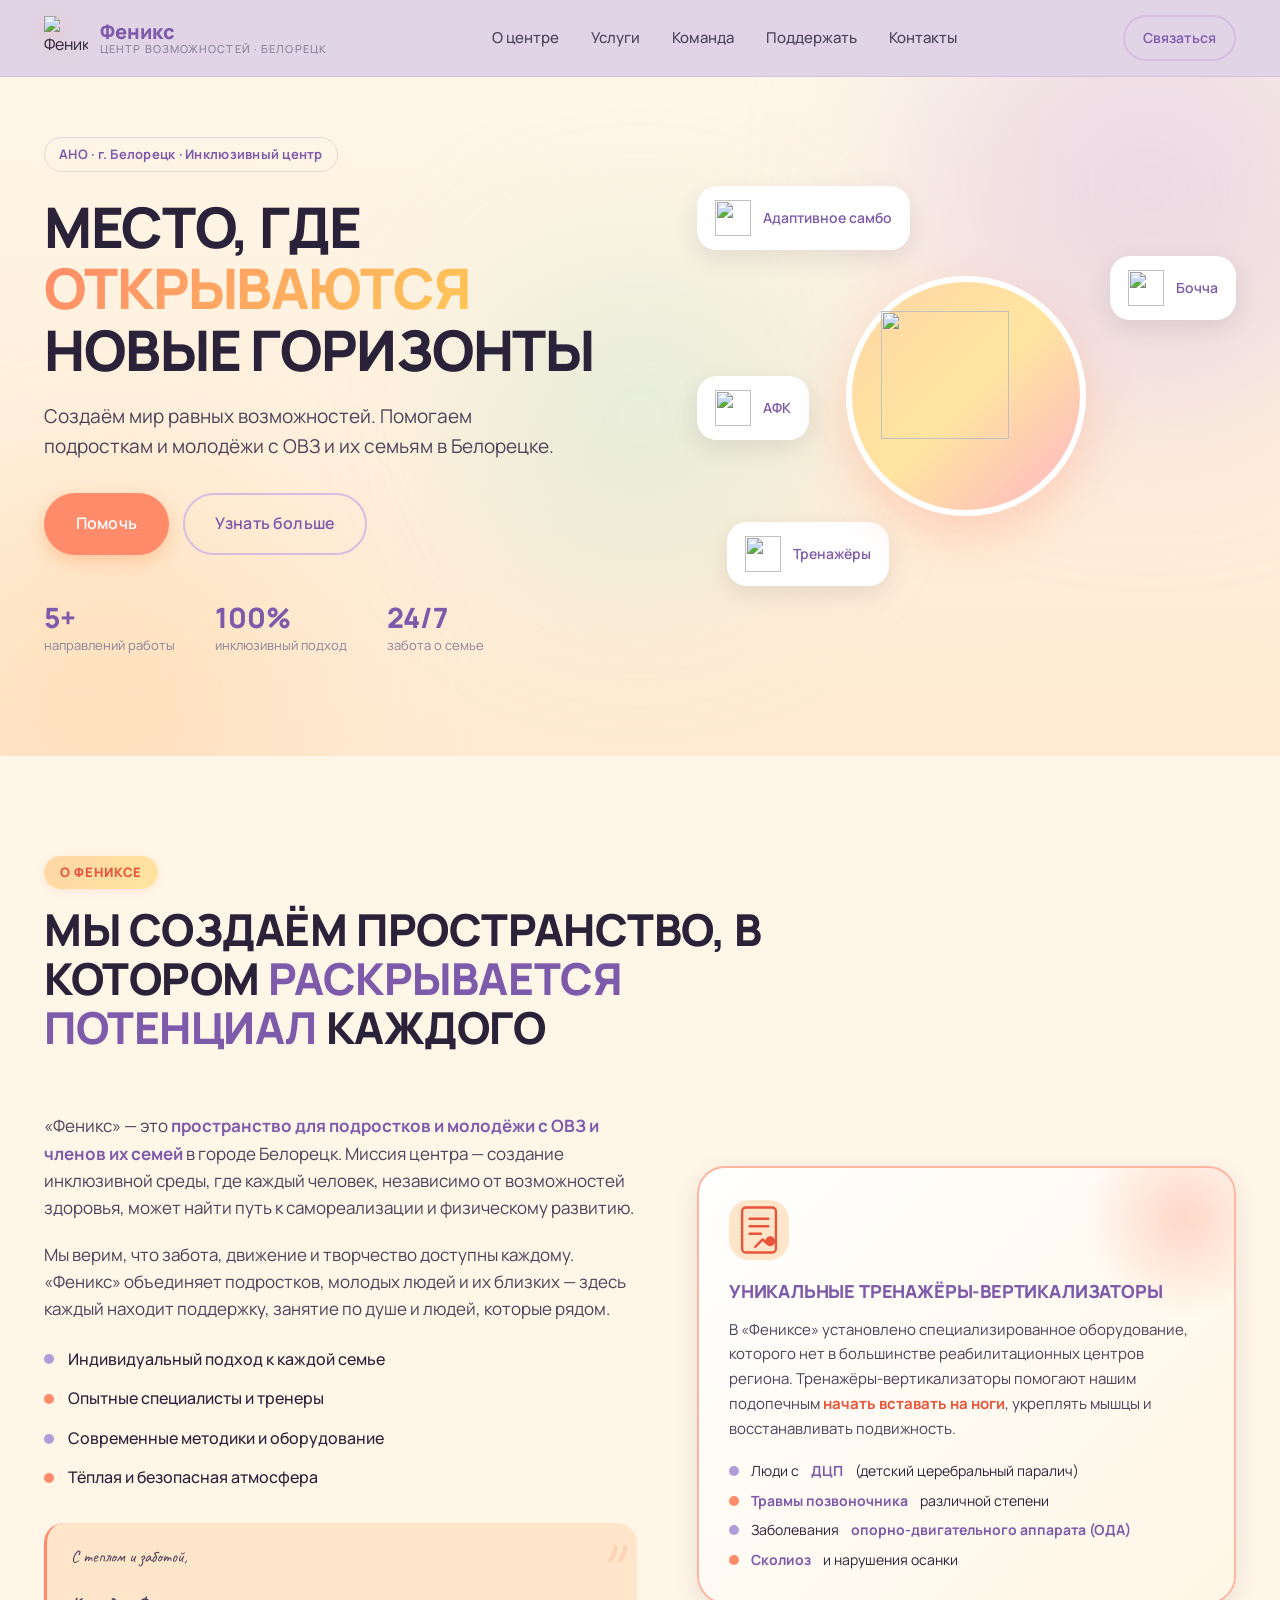
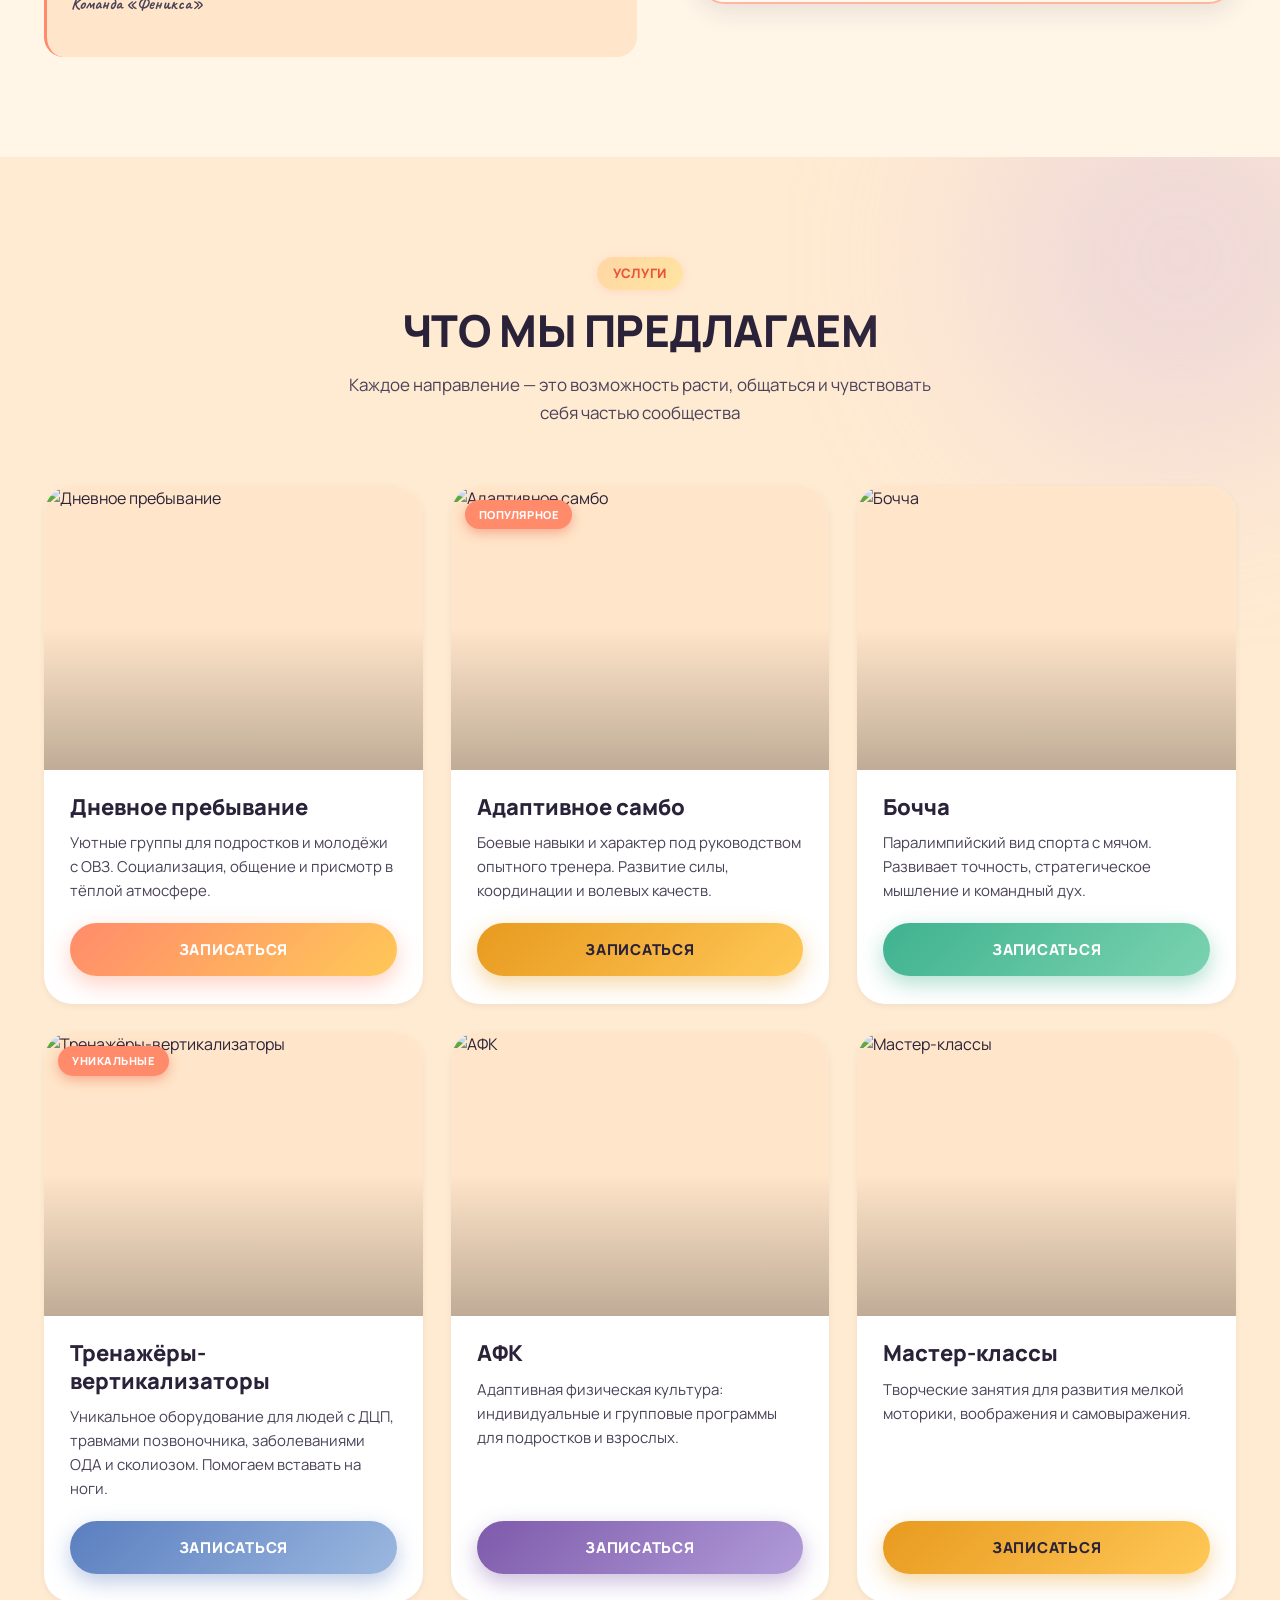
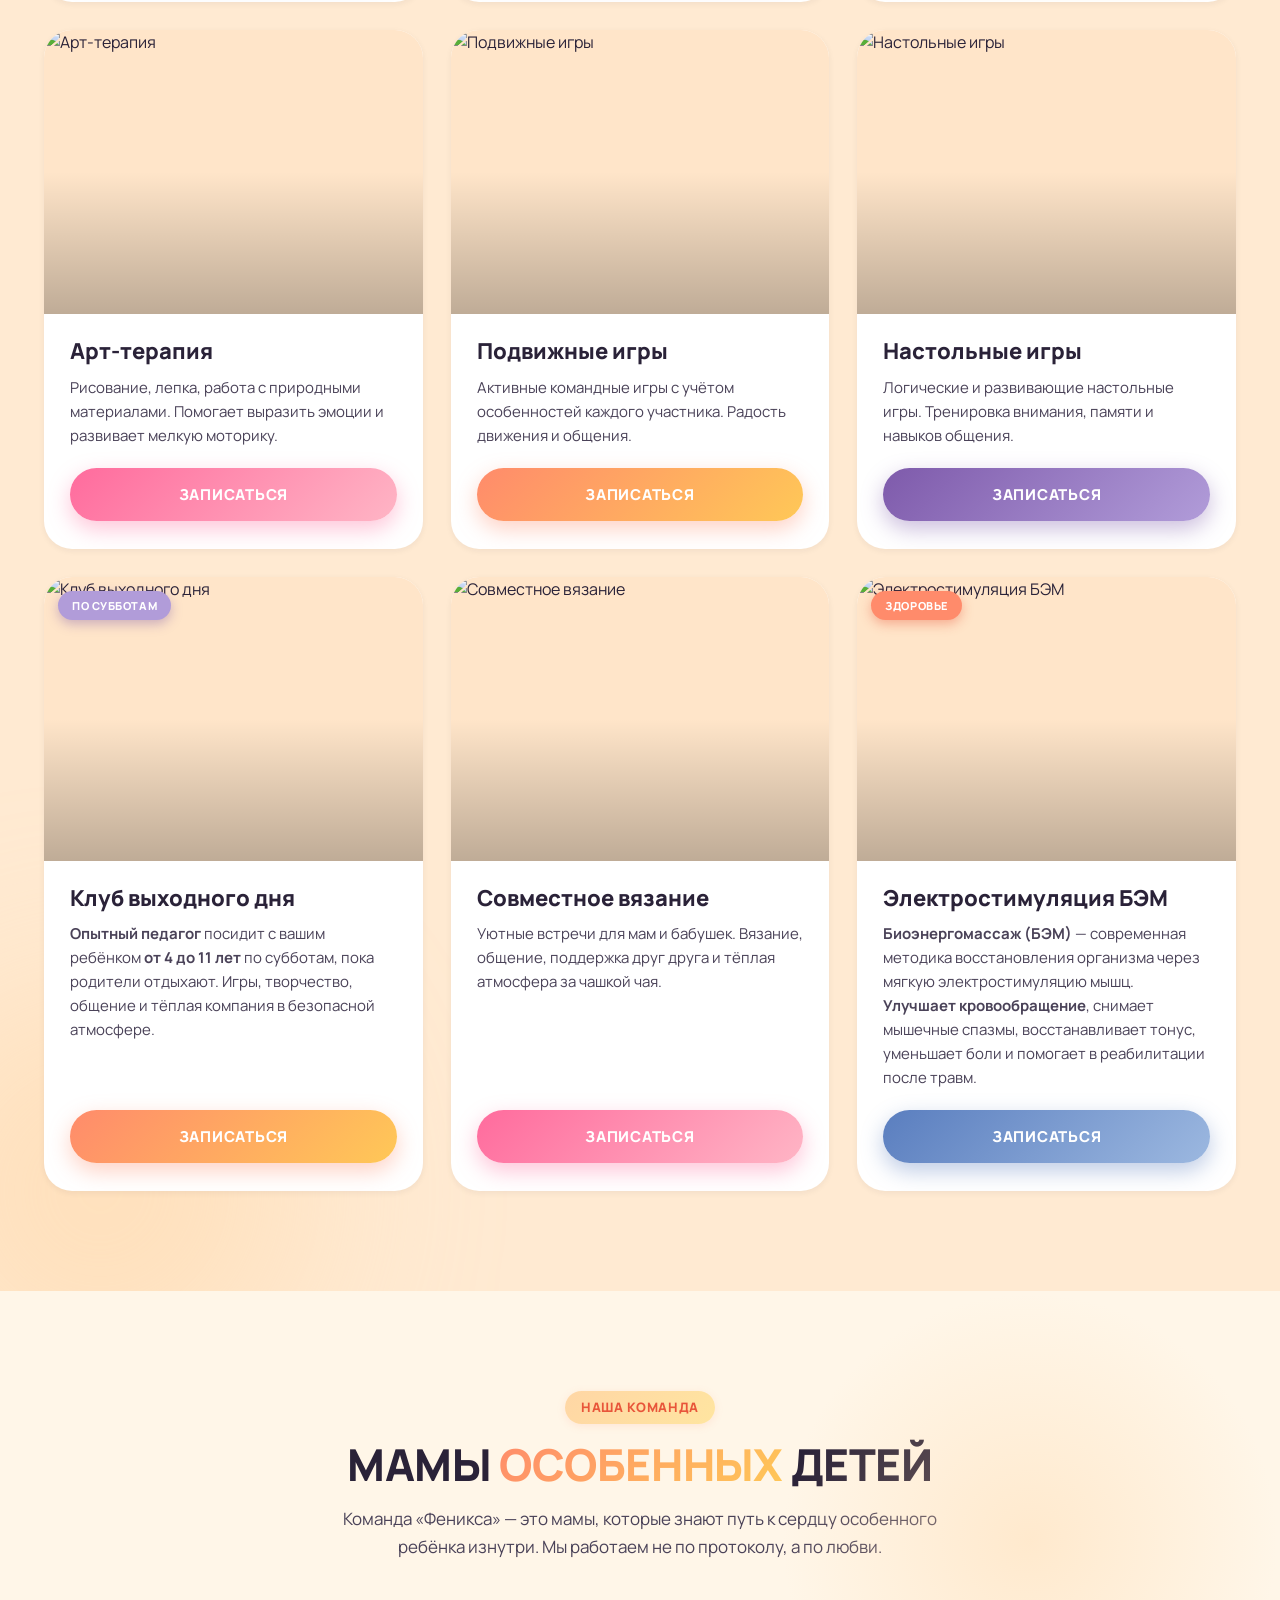
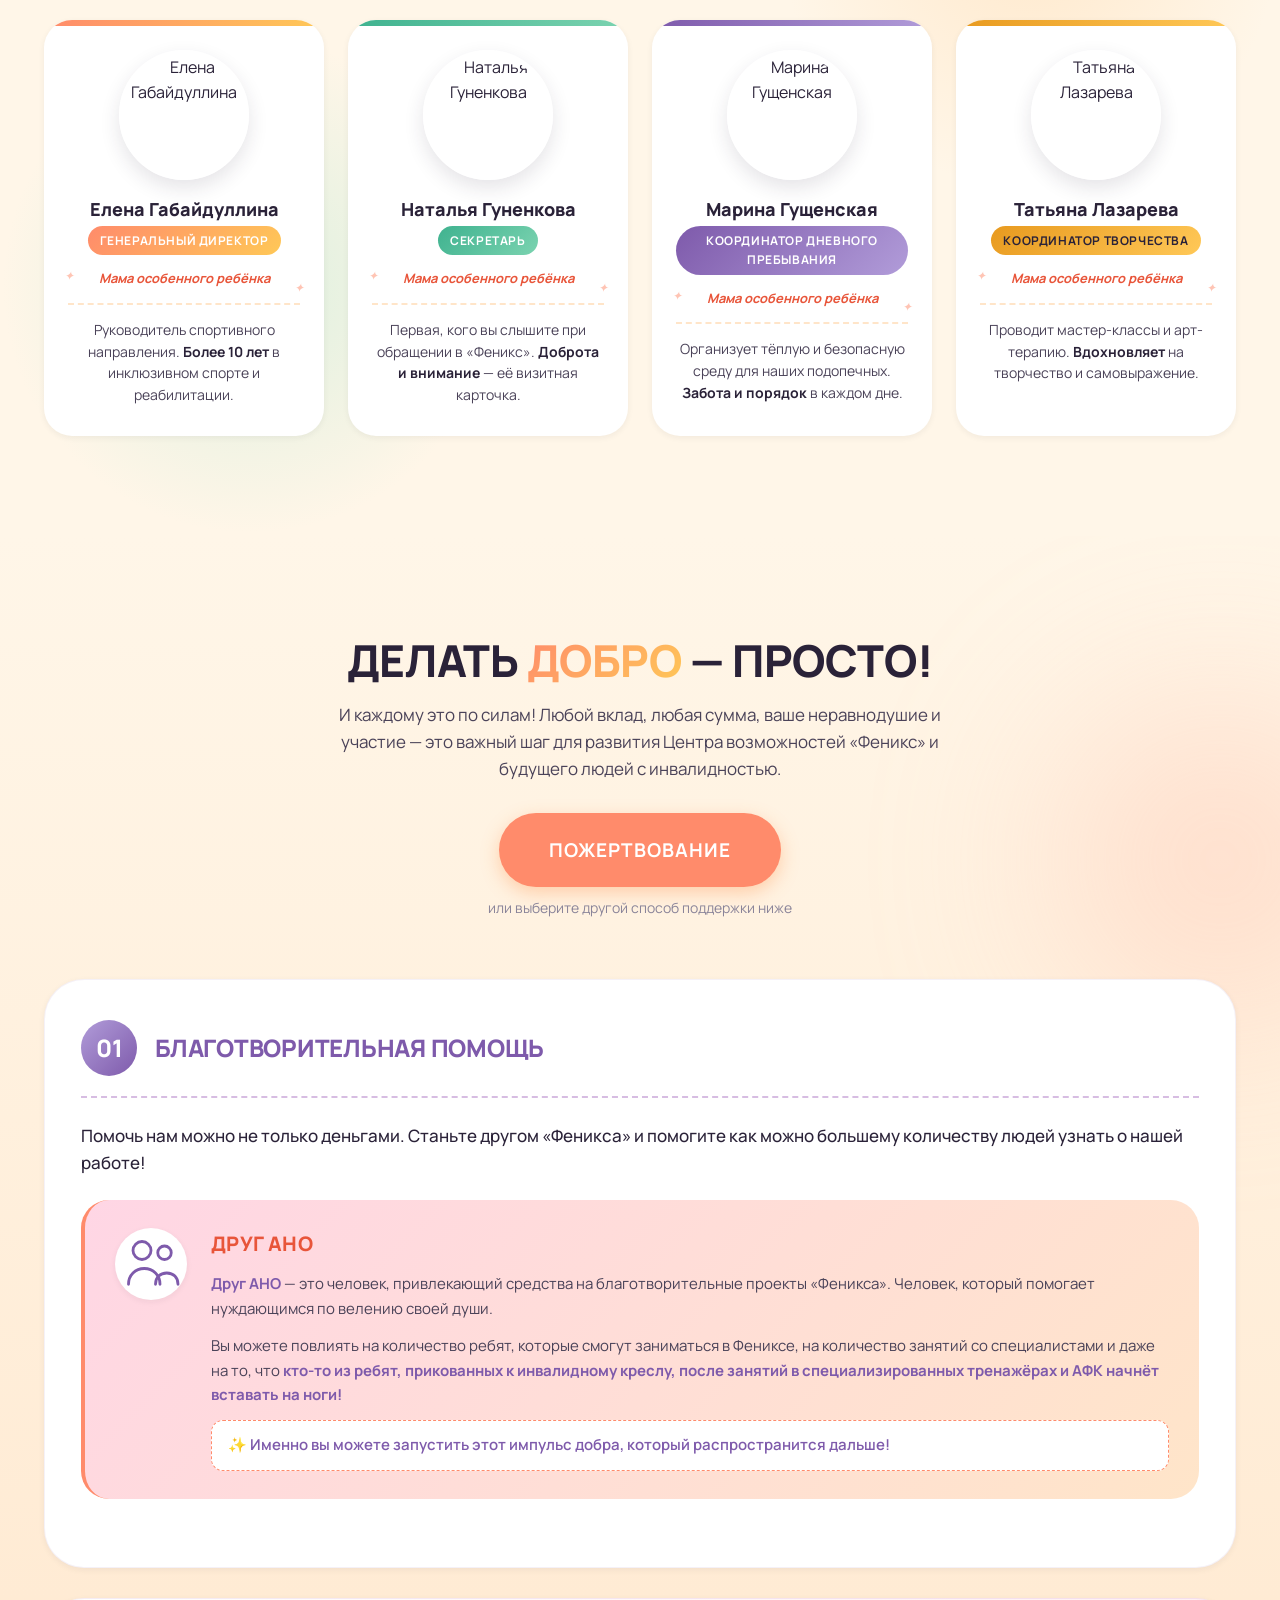
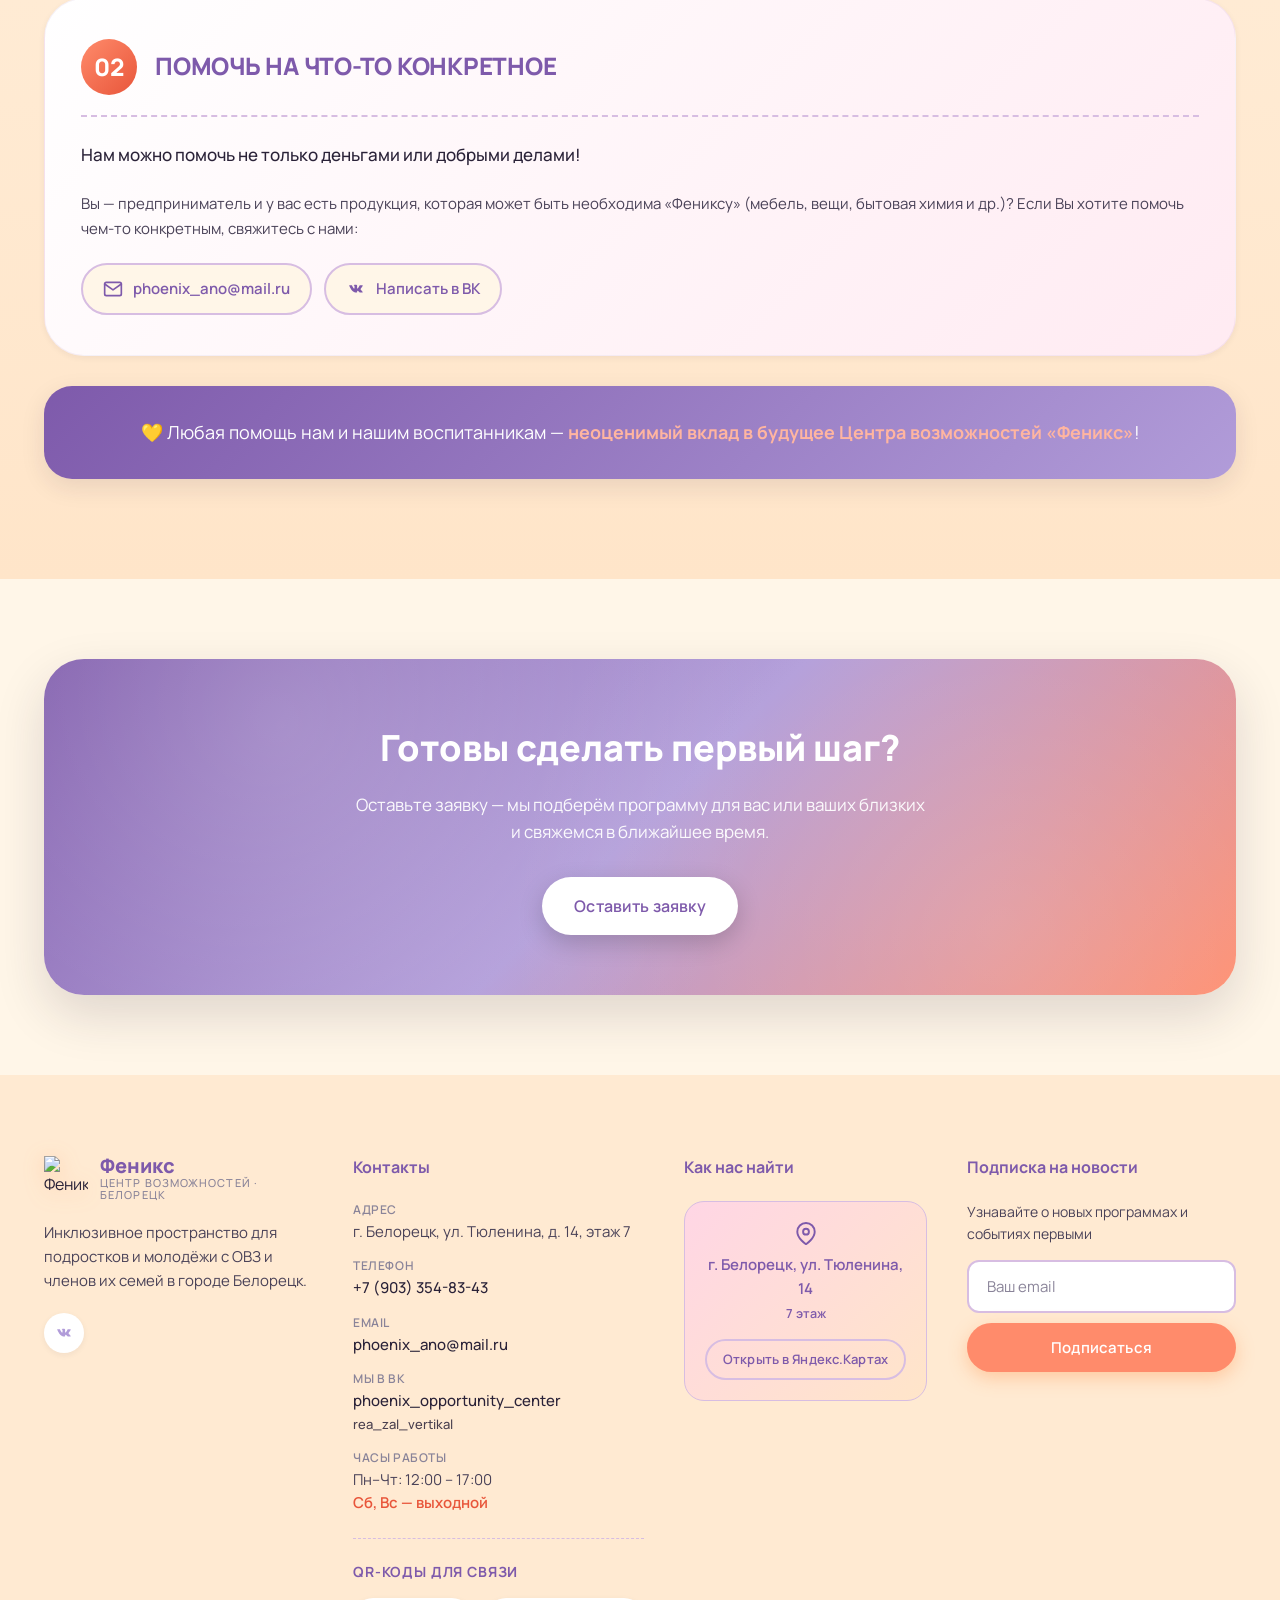
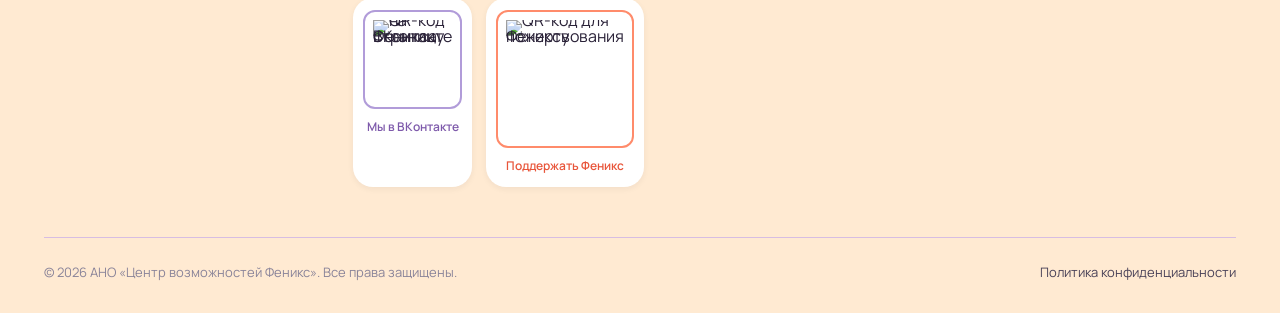
==== commit 1b1ed04f: "Add files via upload" ====
--- a/index.html
+++ b/index.html
@@ -564,6 +564,24 @@
                             <span style="color: var(--orange-ink); font-weight: 600;">Сб, Вс — выходной</span>
                         </li>
                     </ul>
+
+                    <div class="footer__qr">
+                        <p class="footer__qr-title">QR-коды для связи</p>
+                        <div class="footer__qr-grid">
+                            <a href="https://vk.com/phoenix_opportunity_center" target="_blank" rel="noopener" class="footer__qr-card footer__qr-card--vk">
+                                <div class="footer__qr-frame">
+                                    <img src="images/qr-vk-real.jpg" alt="QR-код на страницу Феникса ВКонтакте" loading="lazy">
+                                </div>
+                                <span class="footer__qr-label">Мы в ВКонтакте</span>
+                            </a>
+                            <a href="https://yoomoney.ru/to/4100118000231686" target="_blank" rel="noopener" class="footer__qr-card footer__qr-card--donate">
+                                <div class="footer__qr-frame">
+                                    <img src="images/qr-donate-real.jpg" alt="QR-код для пожертвования Фениксу" loading="lazy">
+                                </div>
+                                <span class="footer__qr-label">Поддержать Феникс</span>
+                            </a>
+                        </div>
+                    </div>
                 </div>
 
                 <div class="footer__col footer__col--map">
--- a/styles.css
+++ b/styles.css
@@ -1289,6 +1289,85 @@
     color: var(--orange-ink);
 }
 
+.footer__qr {
+    margin-top: 24px;
+    padding-top: 22px;
+    border-top: 1px dashed var(--violet-soft);
+}
+
+.footer__qr-title {
+    font-size: 14px;
+    font-weight: 700;
+    color: var(--violet-ink);
+    text-transform: uppercase;
+    letter-spacing: 0.06em;
+    margin-bottom: 14px;
+}
+
+.footer__qr-grid {
+    display: grid;
+    grid-template-columns: 1fr 1fr;
+    gap: 14px;
+}
+
+.footer__qr-card {
+    display: flex;
+    flex-direction: column;
+    align-items: center;
+    gap: 10px;
+    padding: 12px 10px 14px;
+    background: var(--bg-card);
+    border-radius: var(--r-md);
+    box-shadow: var(--shadow-sm);
+    text-decoration: none;
+    transition: transform var(--t), box-shadow var(--t);
+}
+
+.footer__qr-card:hover {
+    transform: translateY(-2px);
+    box-shadow: var(--shadow-md);
+}
+
+.footer__qr-card--vk .footer__qr-frame {
+    border-color: var(--violet);
+}
+
+.footer__qr-card--donate .footer__qr-frame {
+    border-color: var(--orange);
+}
+
+.footer__qr-frame {
+    background: #fff;
+    padding: 8px;
+    border-radius: var(--r-sm);
+    border: 2px solid var(--orange);
+    line-height: 0;
+}
+
+.footer__qr-frame img {
+    width: 100%;
+    max-width: 130px;
+    height: auto;
+    aspect-ratio: 1 / 1;
+    display: block;
+}
+
+.footer__qr-label {
+    font-size: 12px;
+    font-weight: 600;
+    color: var(--ink-soft);
+    text-align: center;
+    line-height: 1.3;
+}
+
+.footer__qr-card--vk .footer__qr-label {
+    color: var(--violet-ink);
+}
+
+.footer__qr-card--donate .footer__qr-label {
+    color: var(--orange-ink);
+}
+
 .map {
     width: 100%;
     height: 200px;
@@ -1600,6 +1679,7 @@
     .about__grid { grid-template-columns: 1fr; gap: 40px; }
     .services__grid, .team__grid { grid-template-columns: repeat(2, 1fr); }
     .footer__grid { grid-template-columns: 1fr 1fr; gap: 32px; }
+    .footer__qr-grid { grid-template-columns: 1fr; max-width: 220px; }
 }
 
 @media (max-width: 720px) {
@@ -1631,6 +1711,7 @@
 
     .cta__inner { padding: 40px 24px; }
     .footer__grid { grid-template-columns: 1fr; gap: 32px; }
+    .footer__qr-grid { grid-template-columns: 1fr 1fr; max-width: none; }
     .footer__bottom { flex-direction: column; text-align: center; }
     .modal__dialog { padding: 30px 22px; }
 }
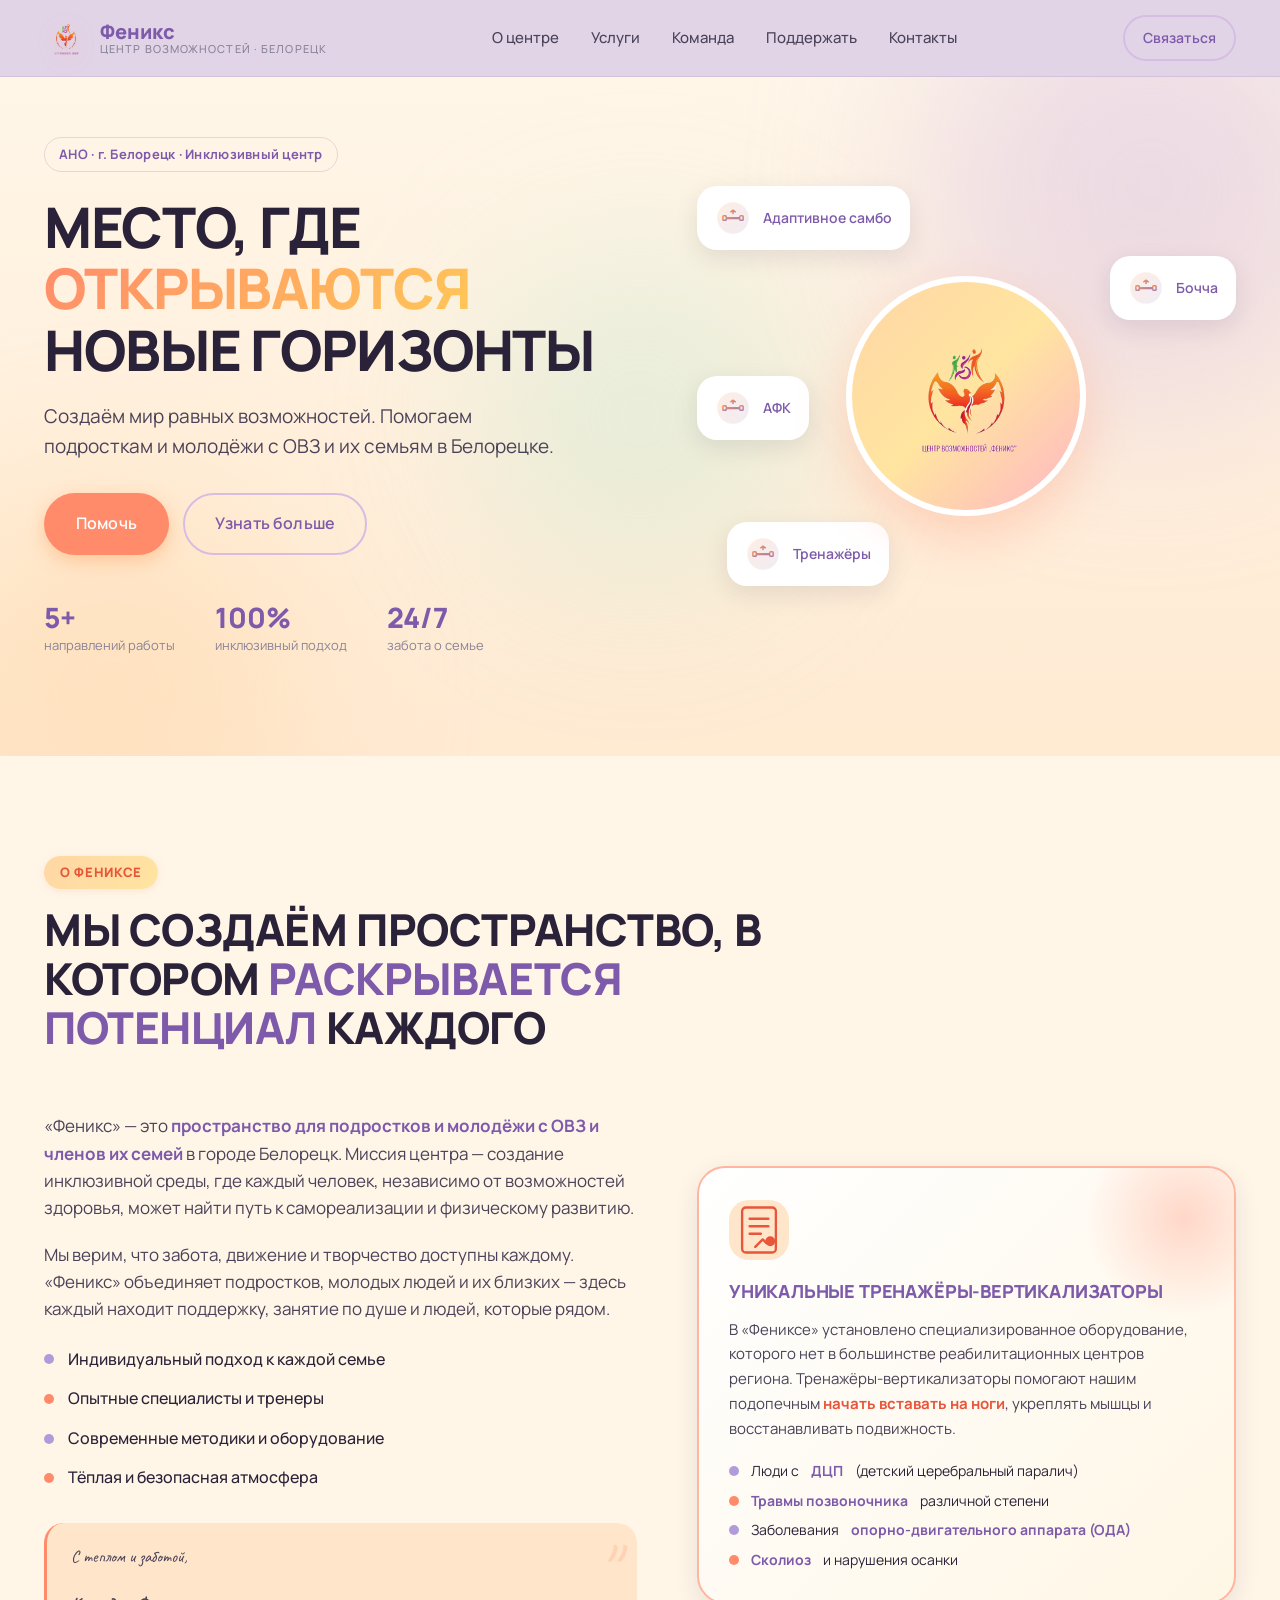
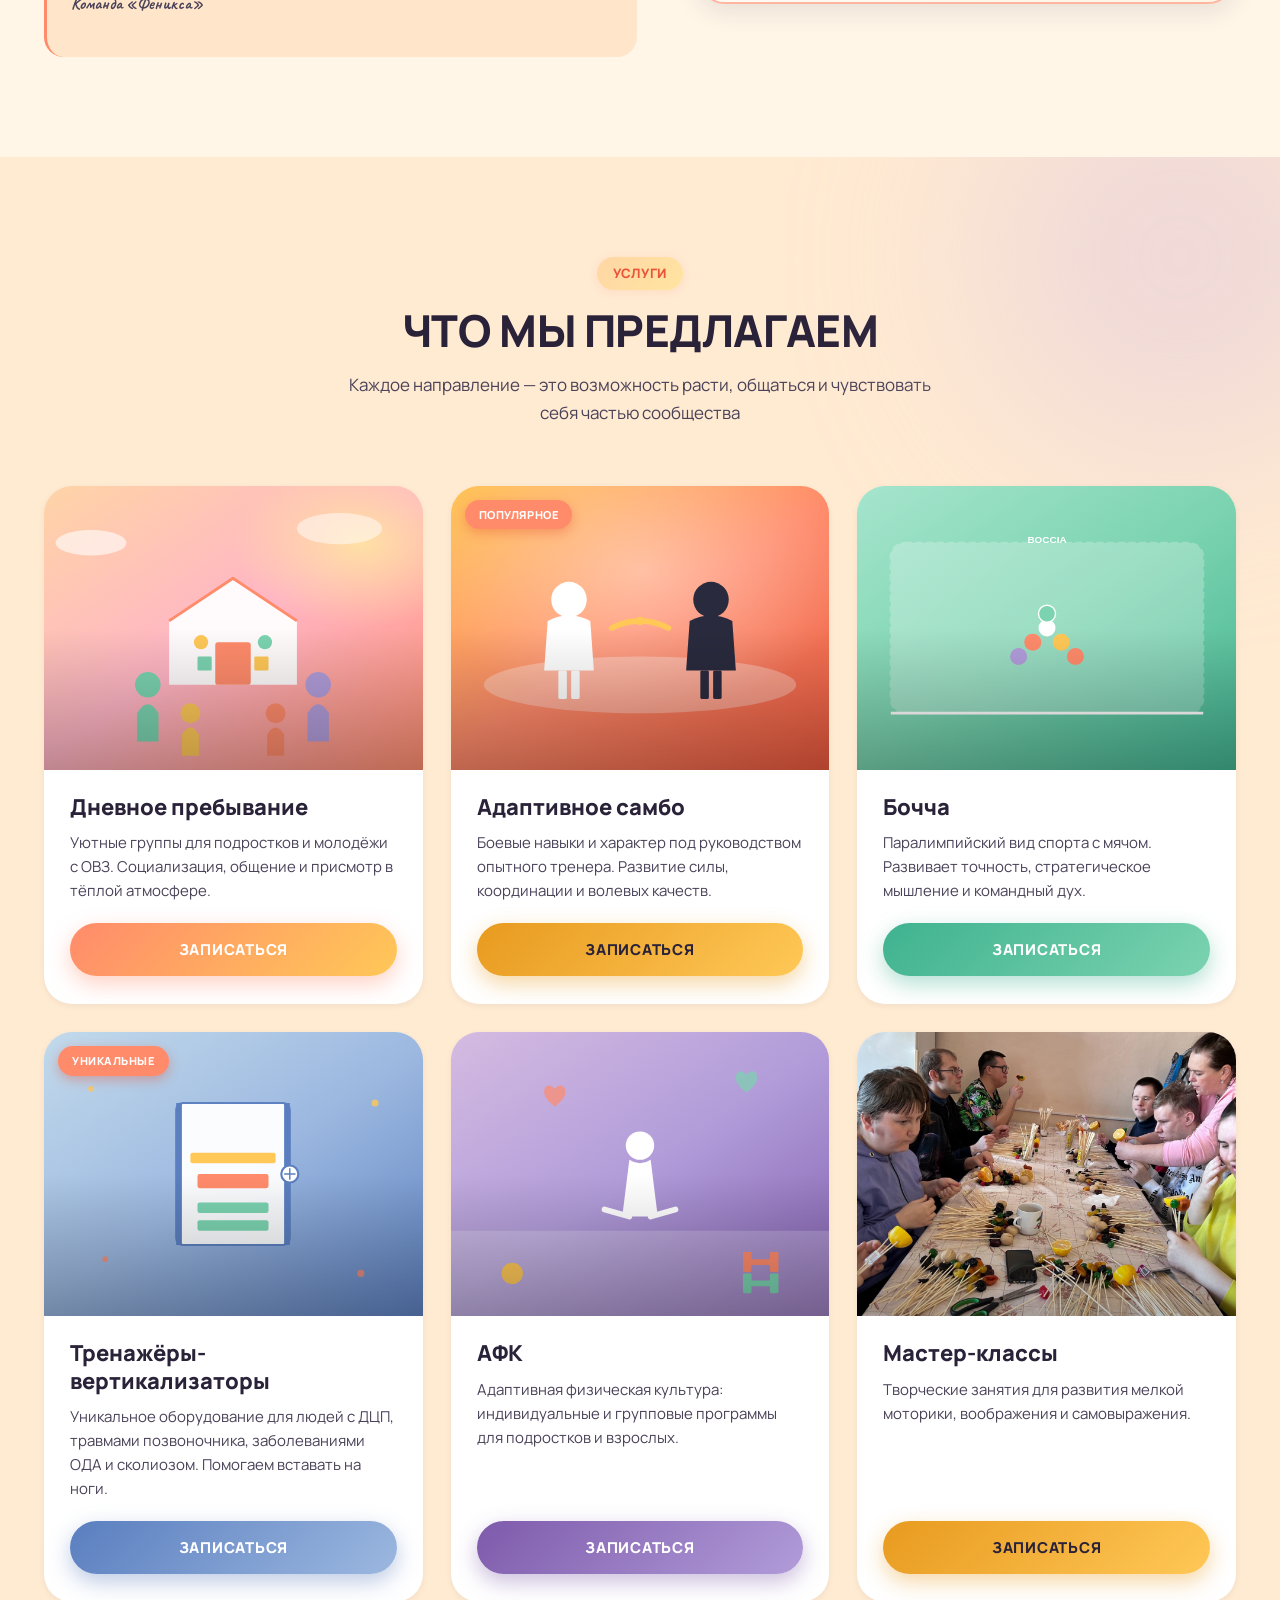
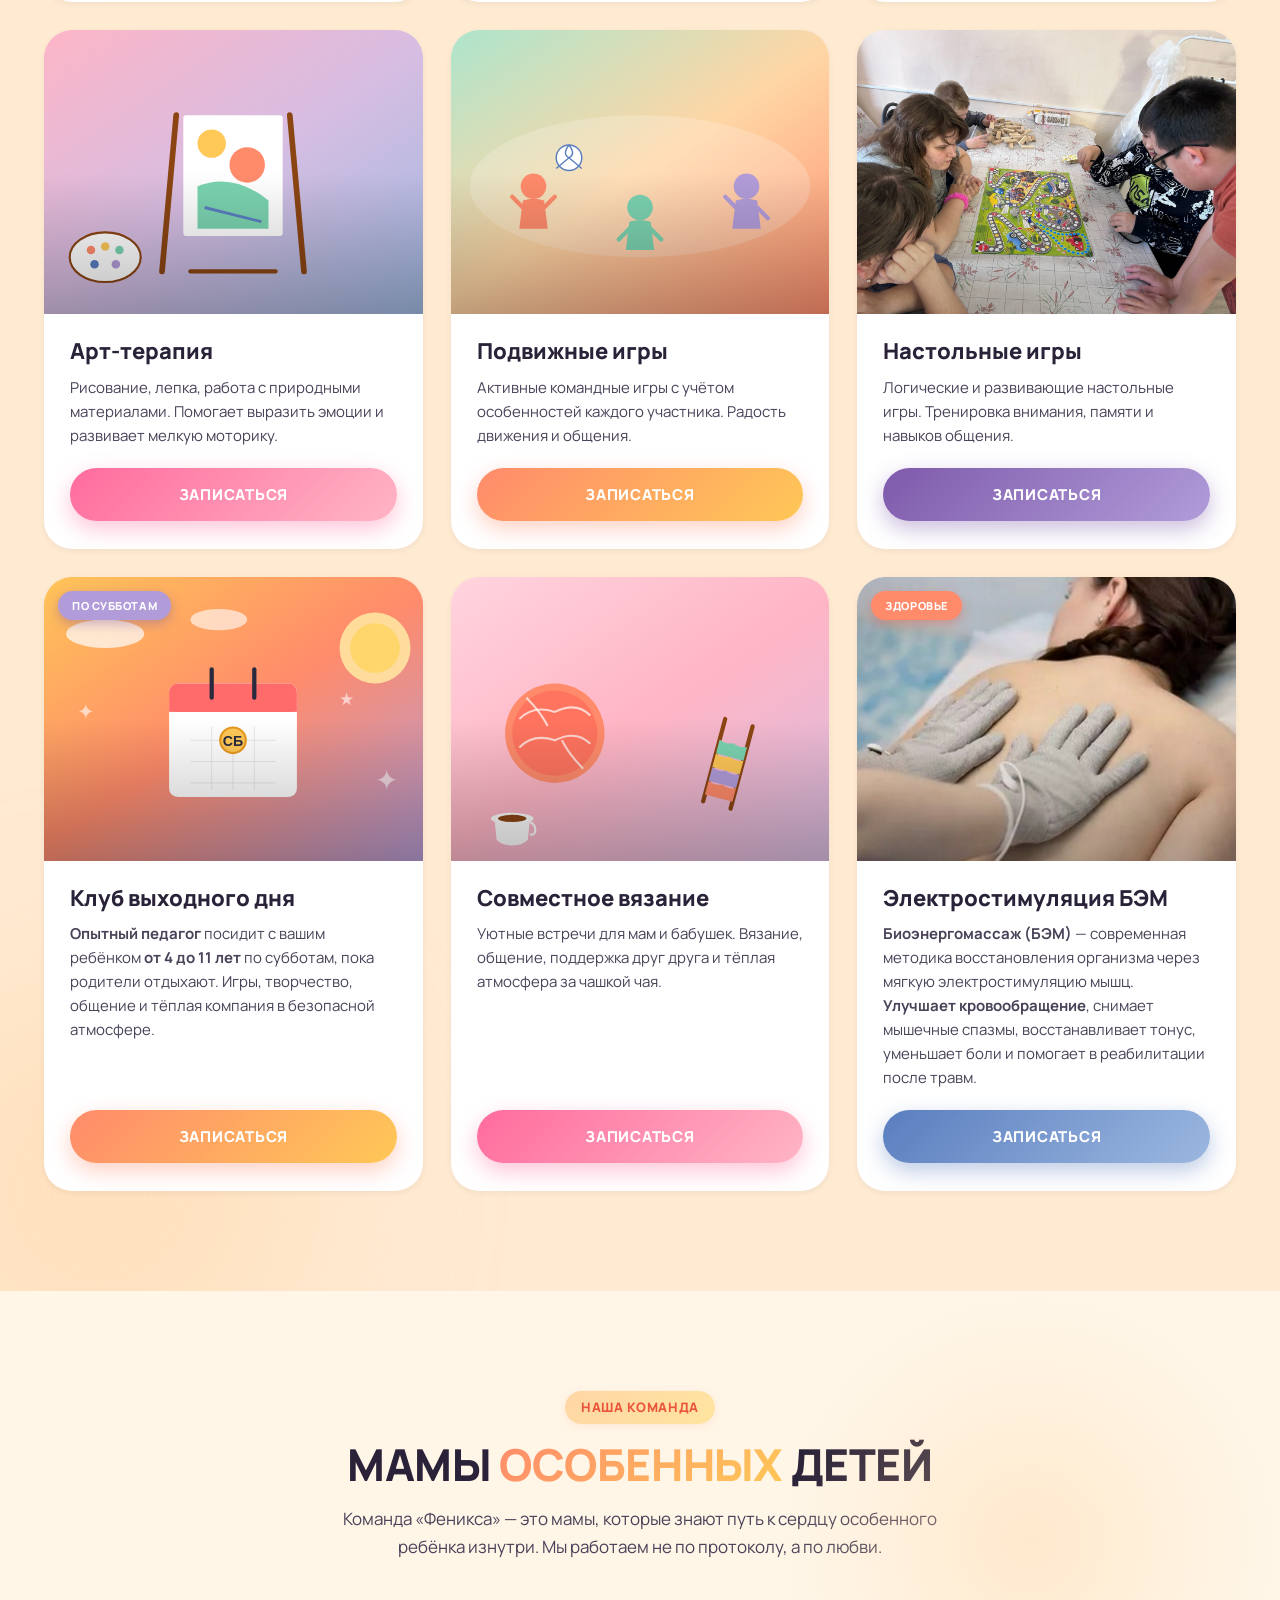
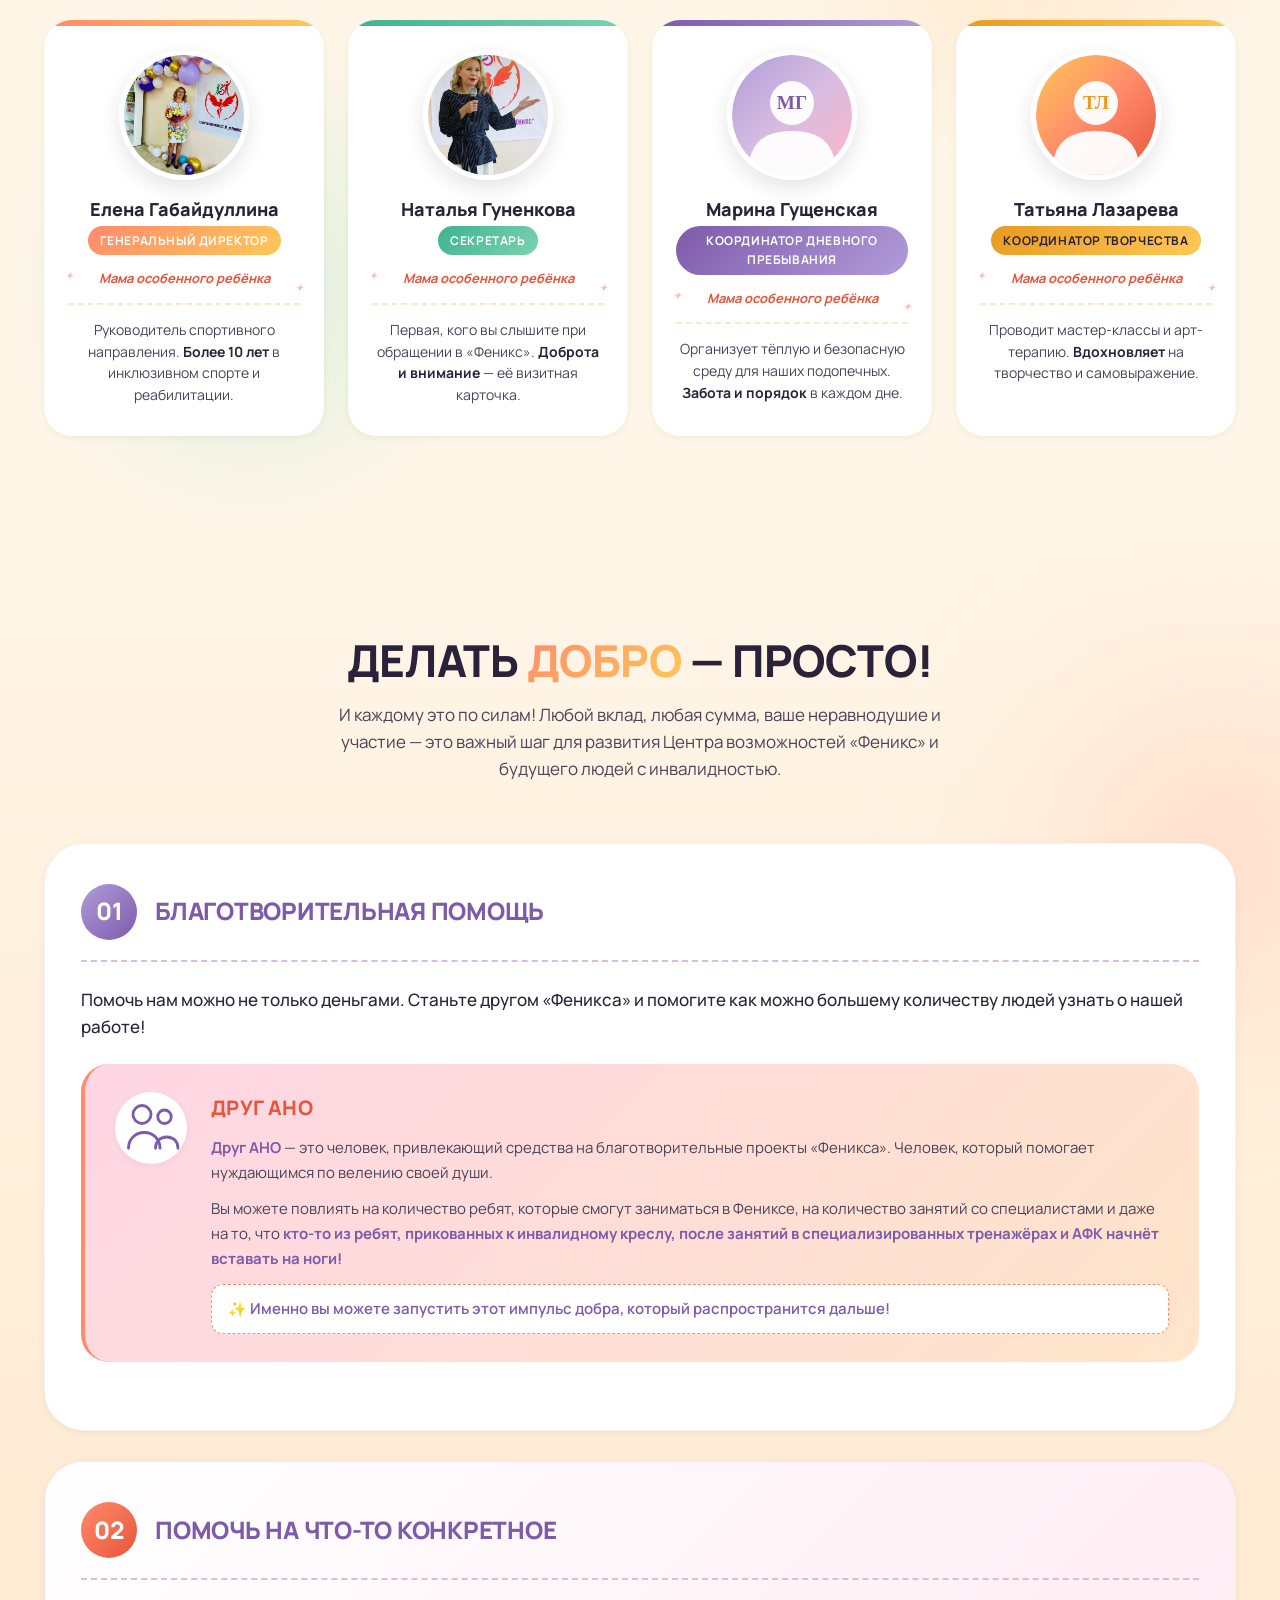
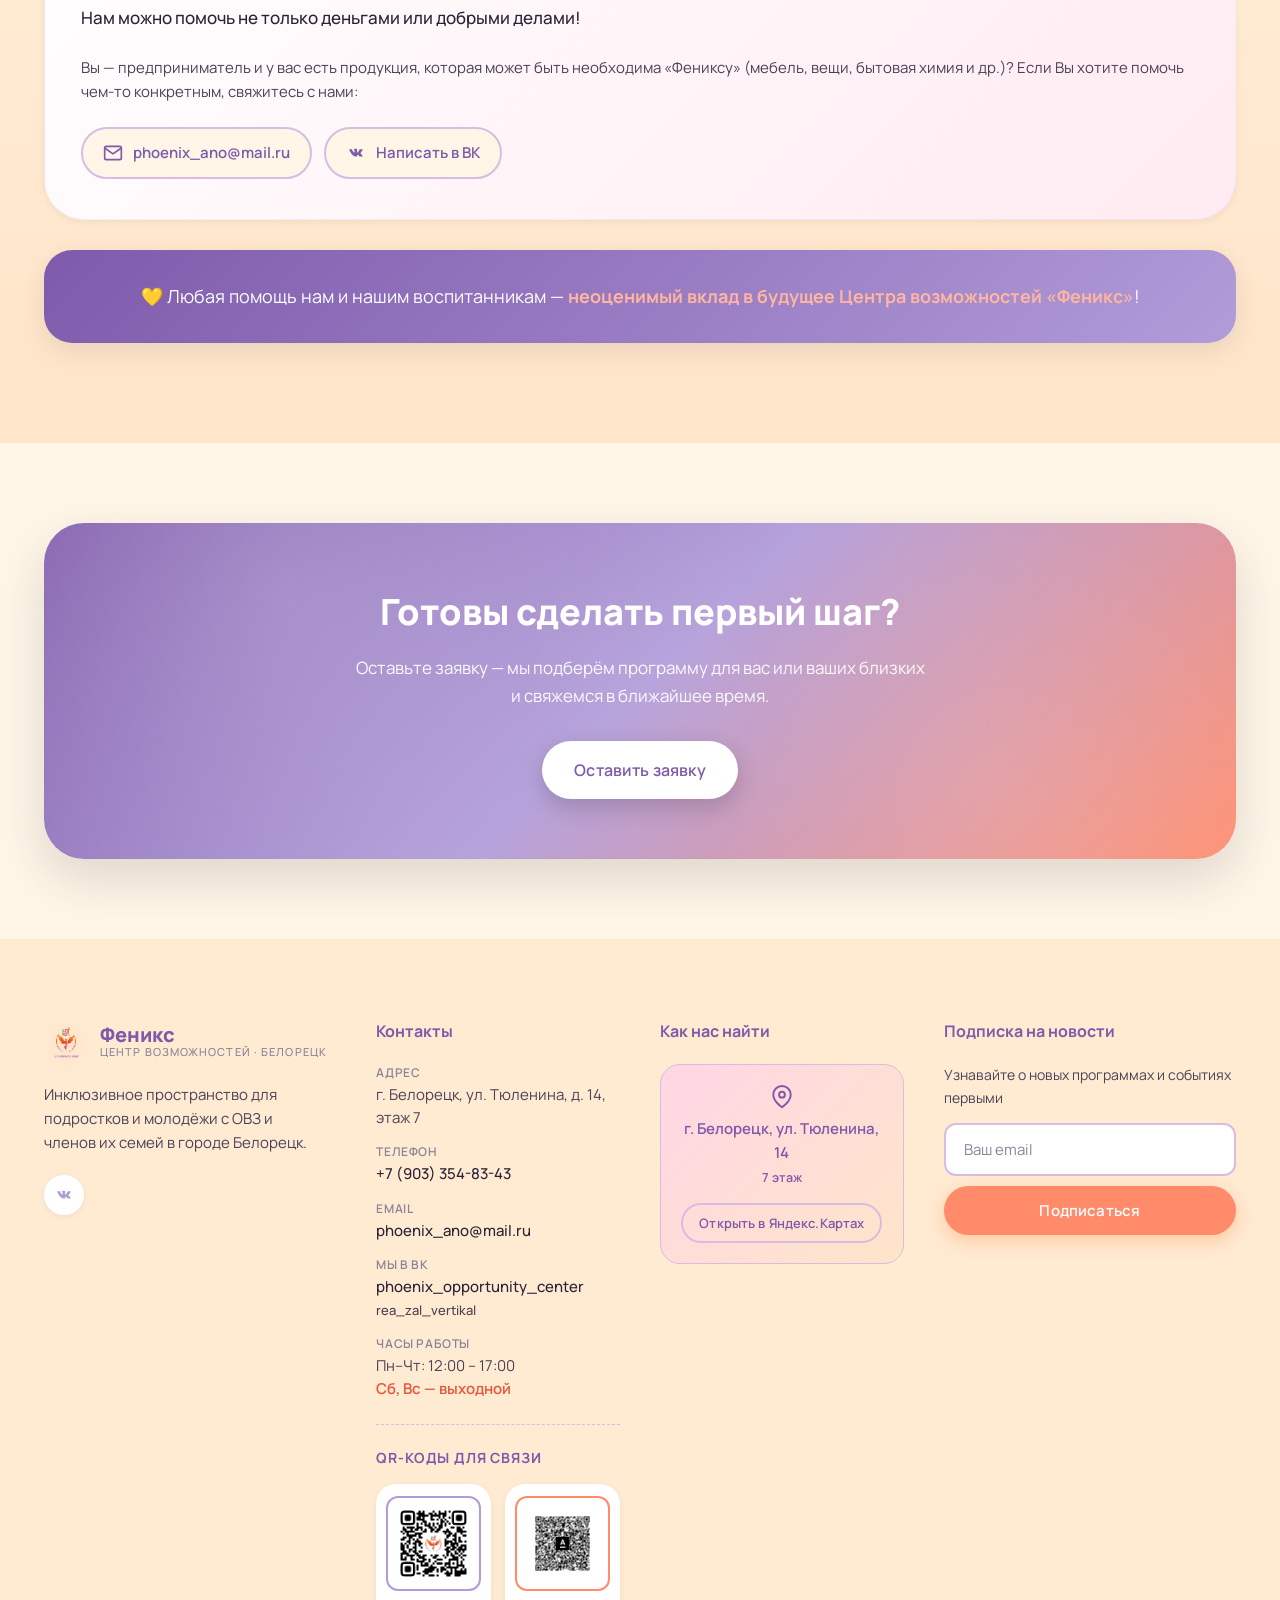
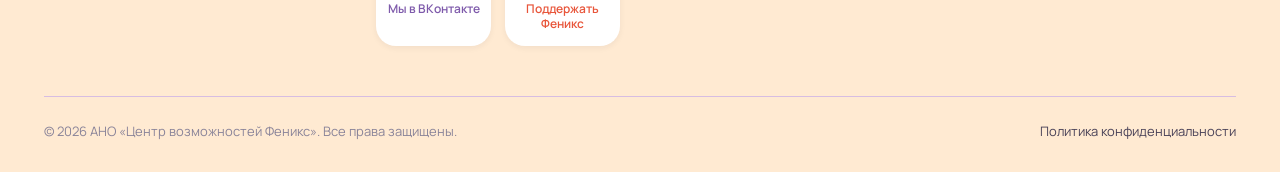
==== commit 4772005b: "Add files via upload" ====
--- a/index.html
+++ b/index.html
@@ -414,10 +414,6 @@
                     И каждому это по силам! Любой вклад, любая сумма, ваше неравнодушие и участие — это важный шаг
                     для развития Центра возможностей «Феникс» и будущего людей с инвалидностью.
                 </p>
-                <div class="support__cta">
-                    <button class="btn btn--primary btn--xl" data-donate-open>Пожертвование</button>
-                    <p class="support__cta-hint">или выберите другой способ поддержки ниже</p>
-                </div>
             </div>
 
             <!-- Блок 1: Благотворительная помощь + Друг АНО -->
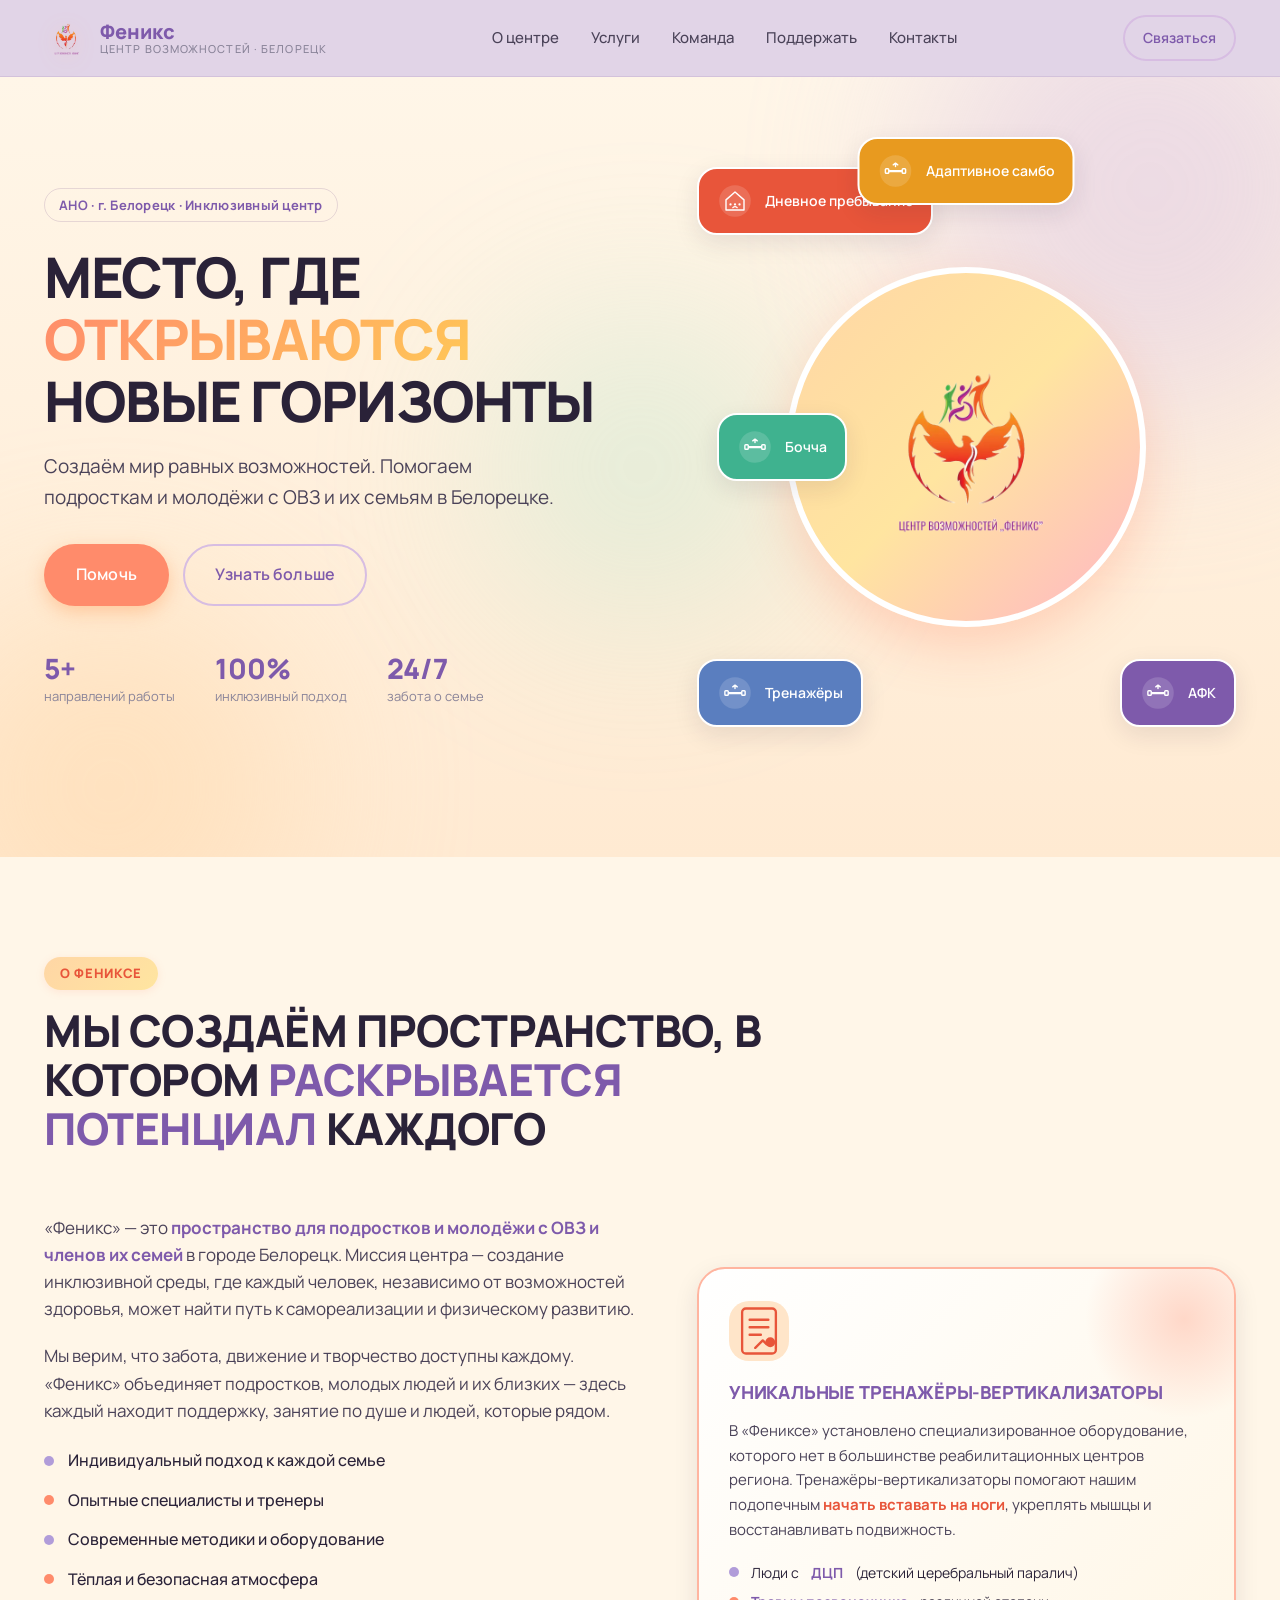
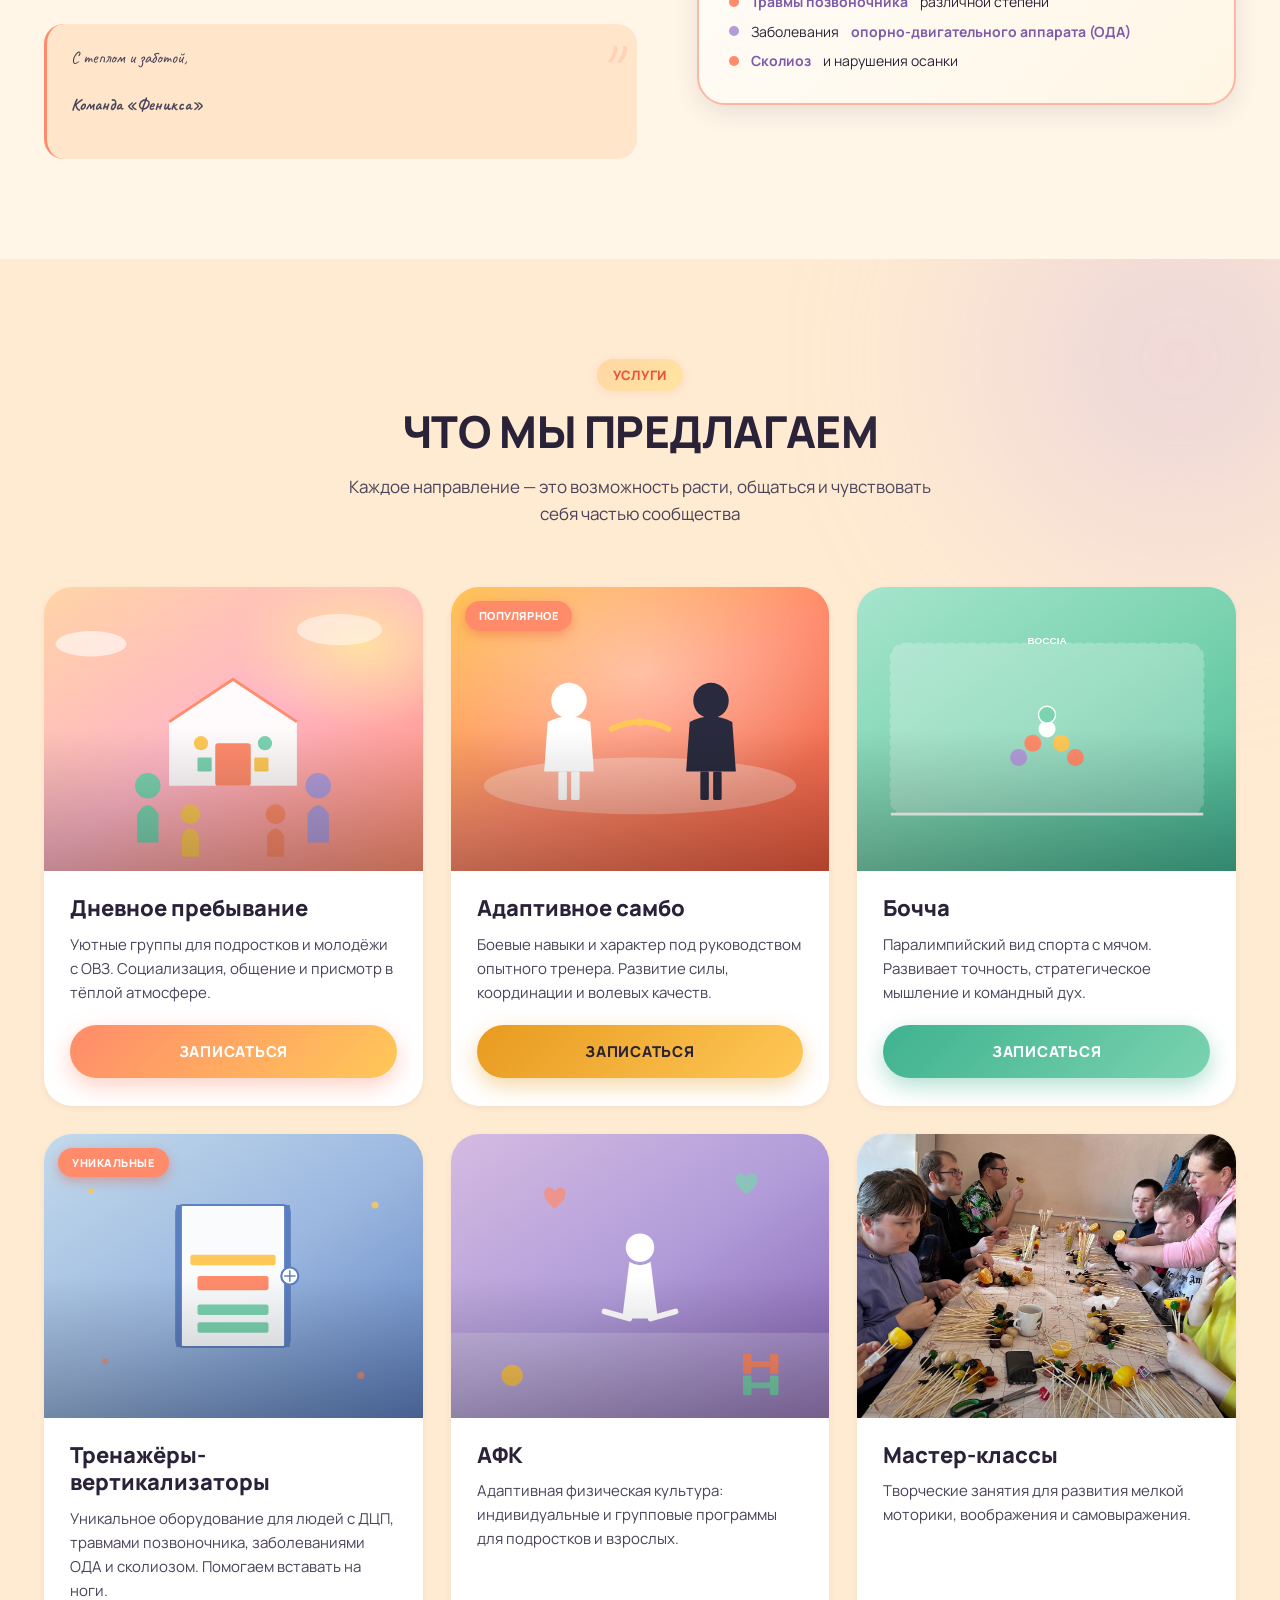
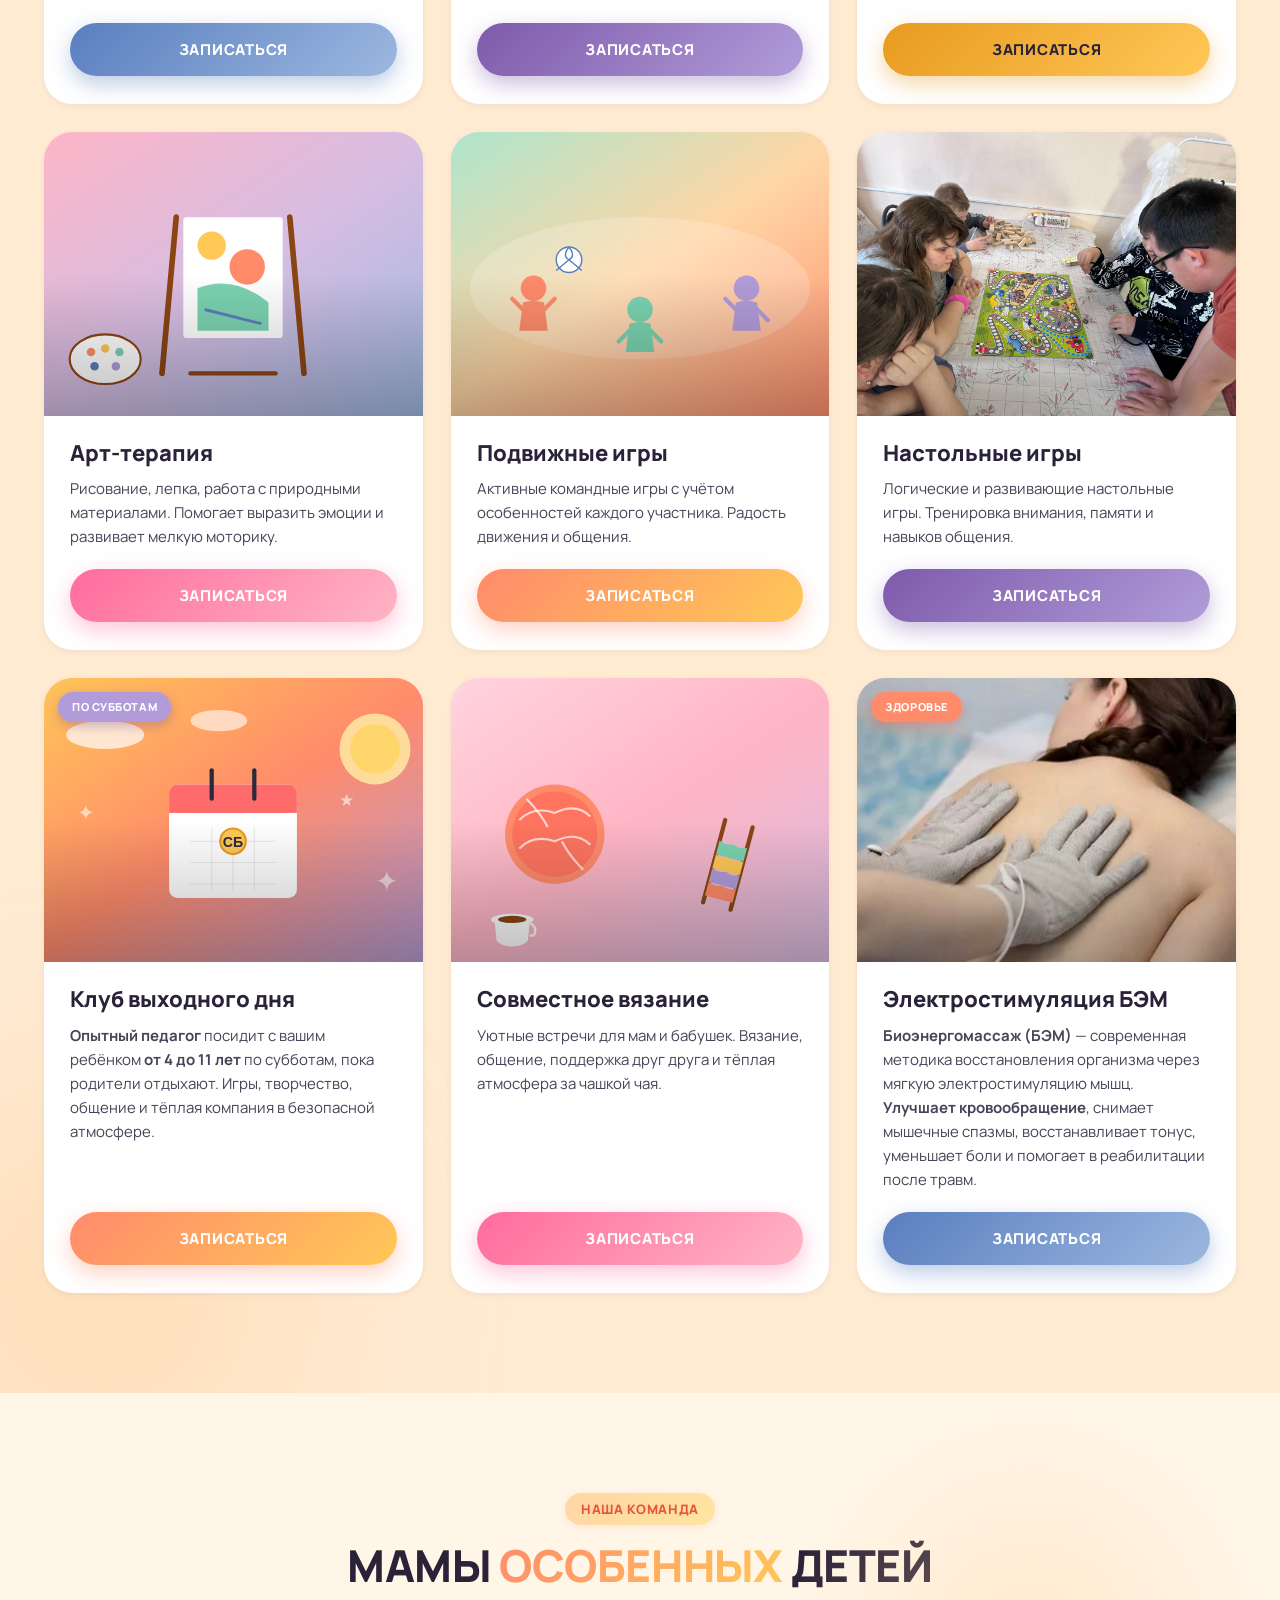
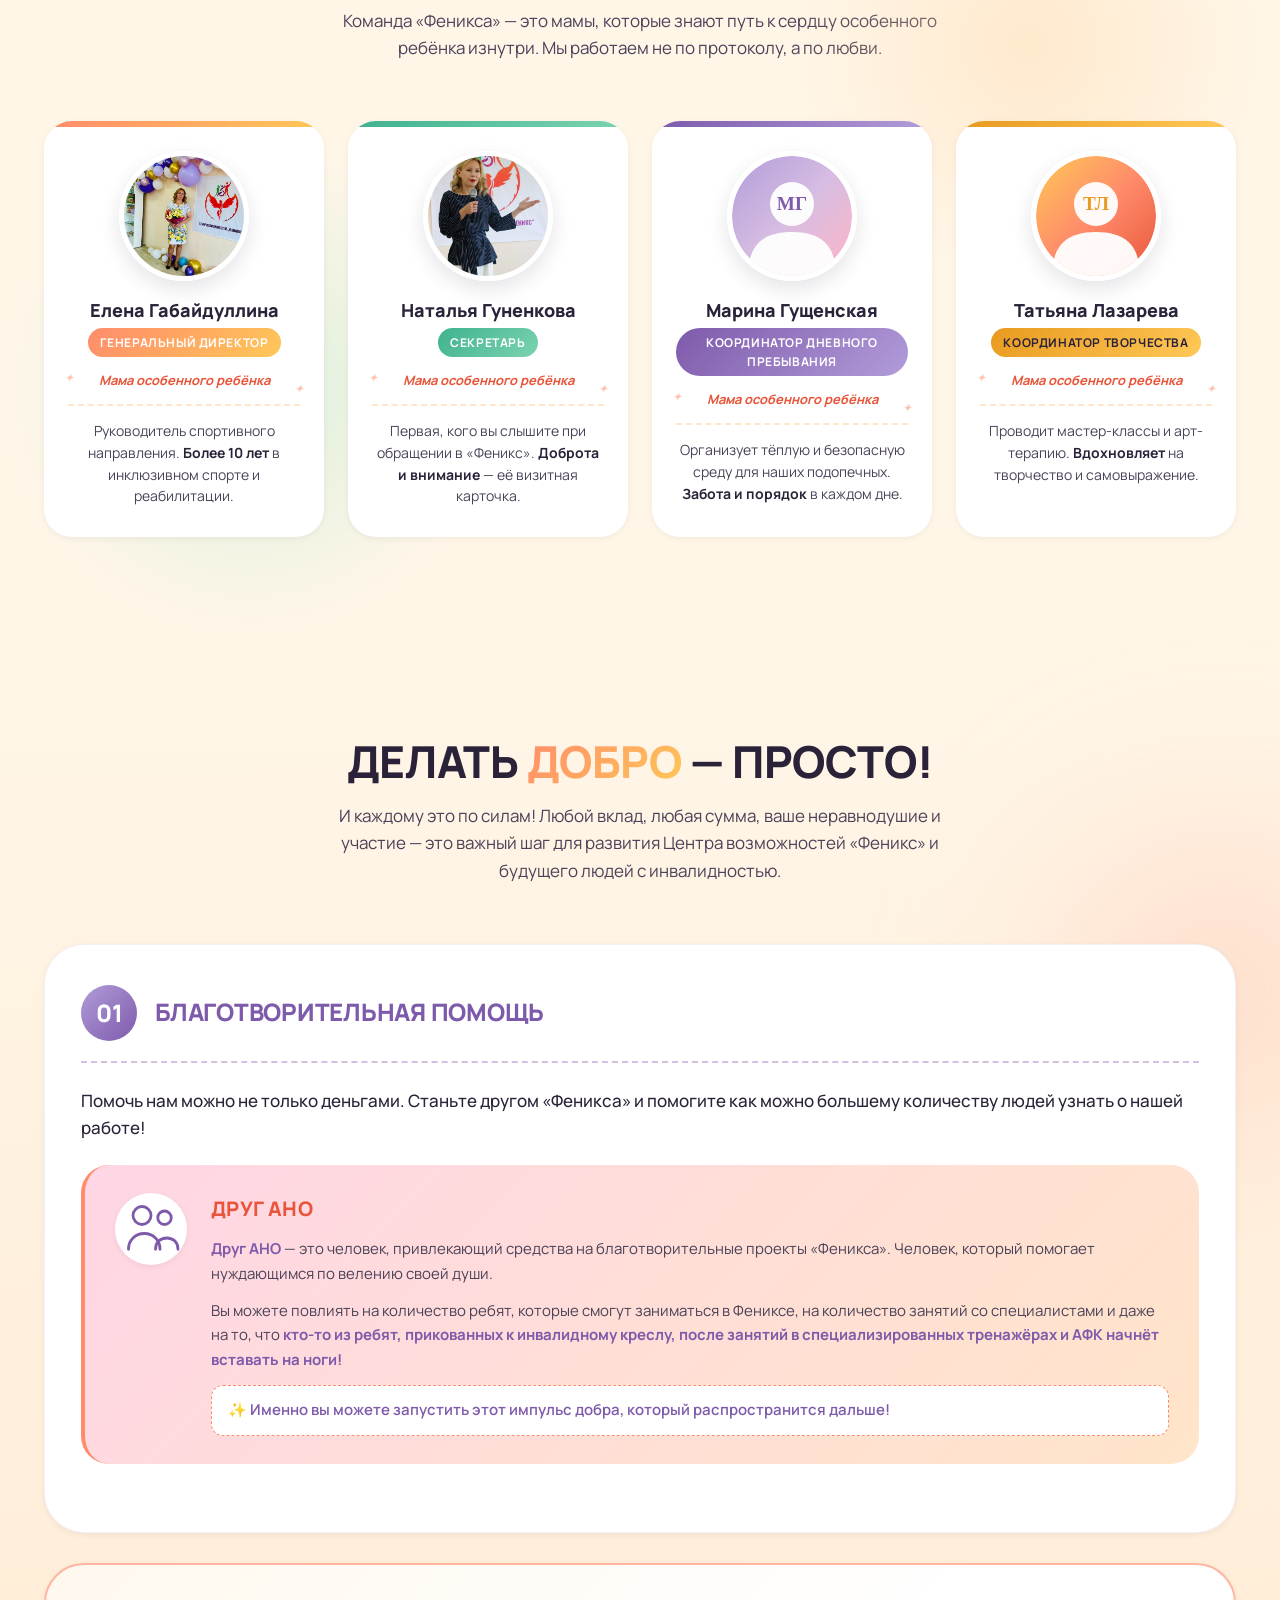
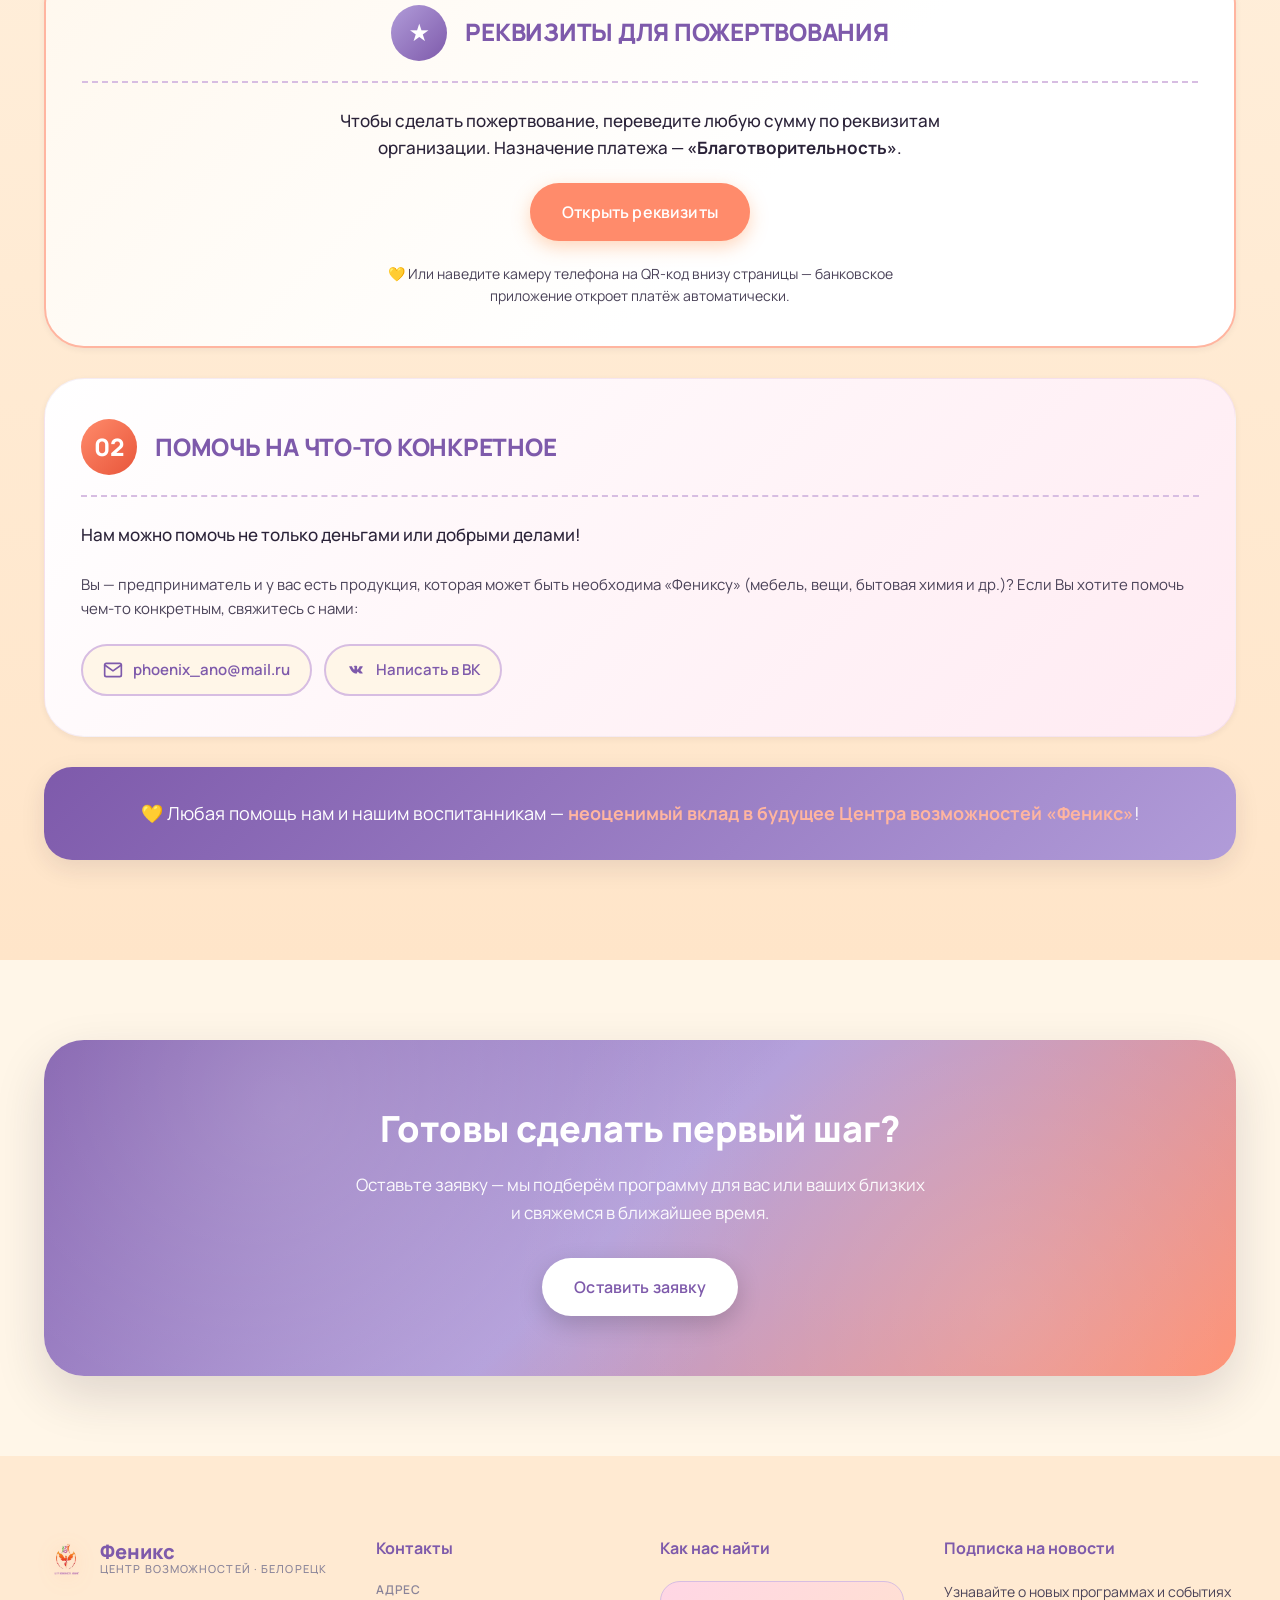
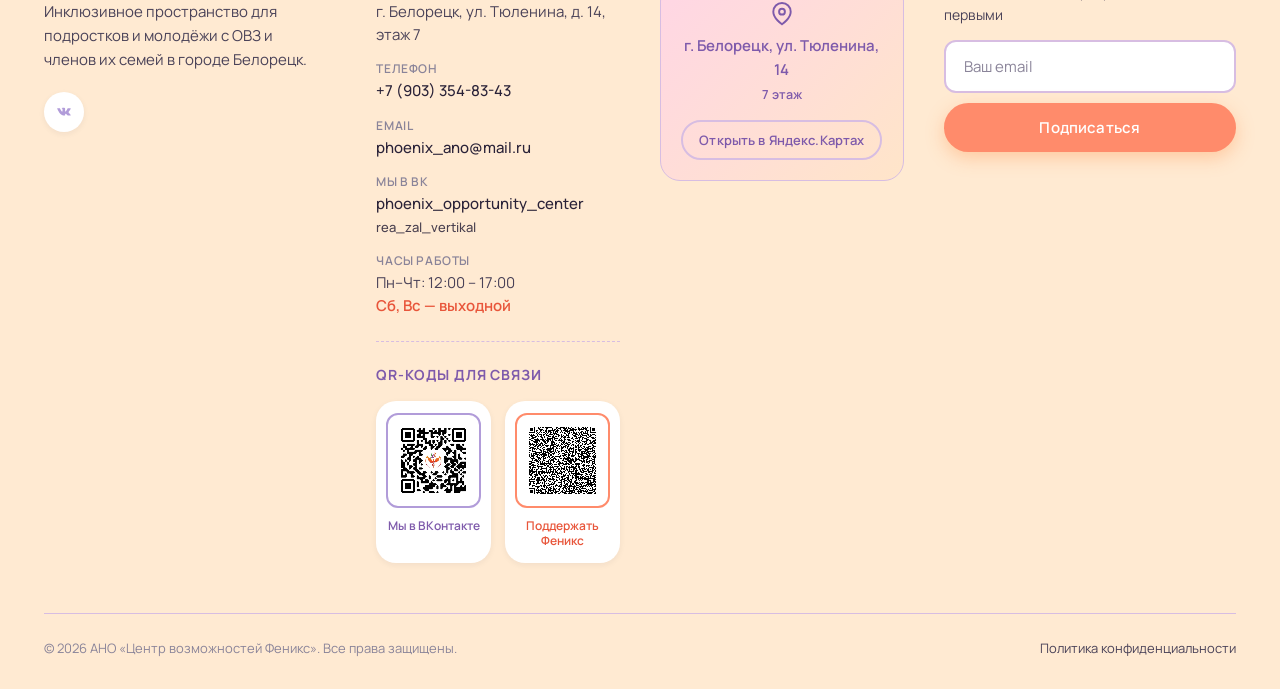
==== commit 12e12796: "Add files via upload" ====
--- a/index.html
+++ b/index.html
@@ -78,8 +78,8 @@
             </div>
             <div class="hero__visual" aria-hidden="true">
                 <div class="hero__card hero__card--1">
-                    <img src="images/icon-sport.svg" alt="">
-                    <span>Адаптивное самбо</span>
+                    <img src="images/icon-daycare.svg" alt="">
+                    <span>Дневное пребывание</span>
                 </div>
                 <div class="hero__card hero__card--2">
                     <img src="images/icon-sport.svg" alt="">
@@ -92,6 +92,10 @@
                 <div class="hero__card hero__card--4">
                     <img src="images/icon-sport.svg" alt="">
                     <span>АФК</span>
+                </div>
+                <div class="hero__card hero__card--5">
+                    <img src="images/icon-sport.svg" alt="">
+                    <span>Адаптивное самбо</span>
                 </div>
                 <div class="hero__phoenix">
                     <img src="images/logo-real.png" alt="">
@@ -453,6 +457,26 @@
                         </div>
                     </div>
 
+                </div>
+            </div>
+
+            <!-- Блок 1.5: Кнопка для открытия реквизитов в модалке -->
+            <div class="donate-block donate-requisites-compact">
+                <div class="donate-block__head">
+                    <span class="donate-block__num">★</span>
+                    <h3 class="donate-block__title">Реквизиты для пожертвования</h3>
+                </div>
+                <div class="donate-block__content">
+                    <p class="donate-block__lead">
+                        Чтобы сделать пожертвование, переведите любую сумму по реквизитам организации.
+                        Назначение платежа — <strong>«Благотворительность»</strong>.
+                    </p>
+                    <button type="button" class="btn btn--primary btn--lg" data-requisites-open>
+                        Открыть реквизиты
+                    </button>
+                    <p class="requisites__hint">
+                        💛 Или наведите камеру телефона на QR-код внизу страницы — банковское приложение откроет платёж автоматически.
+                    </p>
                 </div>
             </div>
 
@@ -570,9 +594,9 @@
                                 </div>
                                 <span class="footer__qr-label">Мы в ВКонтакте</span>
                             </a>
-                            <a href="https://yoomoney.ru/to/4100118000231686" target="_blank" rel="noopener" class="footer__qr-card footer__qr-card--donate">
+                            <a href="#" class="footer__qr-card footer__qr-card--donate" data-requisites-open title="Реквизиты для пожертвования — откроются на этой странице">
                                 <div class="footer__qr-frame">
-                                    <img src="images/qr-donate-real.jpg" alt="QR-код для пожертвования Фениксу" loading="lazy">
+                                    <img src="images/qr-donate-real.jpg" alt="QR-код для пожертвования Фениксу — откроет реквизиты для оплаты" loading="lazy">
                                 </div>
                                 <span class="footer__qr-label">Поддержать Феникс</span>
                             </a>
@@ -819,5 +843,69 @@
             </div>
         </div>
     </div>
+
+    <!-- ====== МОДАЛЬНОЕ ОКНО С РЕКВИЗИТАМИ ====== -->
+    <div class="modal" id="requisitesModal" aria-hidden="true" role="dialog" aria-modal="true" aria-labelledby="requisitesTitle">
+        <div class="modal__overlay" data-requisites-close></div>
+        <div class="modal__dialog modal__dialog--requisites" role="document">
+            <button class="modal__close" data-requisites-close aria-label="Закрыть">
+                <svg viewBox="0 0 24 24" width="20" height="20" fill="none" stroke="currentColor" stroke-width="2.5" stroke-linecap="round">
+                    <path d="M6 6l12 12M18 6L6 18"/>
+                </svg>
+            </button>
+            <div class="modal__icon modal__icon--requisites">
+                <svg viewBox="0 0 64 64" fill="none" stroke="currentColor" stroke-width="3" stroke-linecap="round" stroke-linejoin="round">
+                    <path d="M12 18l20-10 20 10v28l-20 10-20-10V18z"/>
+                    <path d="M12 18l20 10 20-10"/>
+                    <path d="M32 28v20"/>
+                </svg>
+            </div>
+            <h2 class="modal__title" id="requisitesTitle">Реквизиты для пожертвования</h2>
+            <p class="modal__subtitle">Переведите любую сумму по этим реквизитам.<br>Назначение платежа: <strong>«Благотворительность»</strong></p>
+
+            <div class="requisites-requisites">
+                <div class="requisites-requisites__row">
+                    <span class="requisites-requisites__label">Получатель</span>
+                    <span class="requisites-requisites__value">АНО СОДЕЙСТВИЯ РЕАБИЛИТАЦИИ И СОЦИАЛЬНОЙ АДАПТАЦИИ ЛЮДЕЙ С ОГРАНИЧ. ВОЗМОЖН. «ЦЕНТР ВОЗМОЖНОСТЕЙ «ФЕНИКС»</span>
+                </div>
+                <div class="requisites-requisites__row">
+                    <span class="requisites-requisites__label">ИНН</span>
+                    <span class="requisites-requisites__value">0272927024</span>
+                </div>
+                <div class="requisites-requisites__row">
+                    <span class="requisites-requisites__label">КПП</span>
+                    <span class="requisites-requisites__value">027201001</span>
+                </div>
+                <div class="requisites-requisites__row">
+                    <span class="requisites-requisites__label">Расчётный счёт</span>
+                    <span class="requisites-requisites__value">40703810417450000001</span>
+                </div>
+                <div class="requisites-requisites__row">
+                    <span class="requisites-requisites__label">Банк</span>
+                    <span class="requisites-requisites__value">Альфа Банк</span>
+                </div>
+                <div class="requisites-requisites__row">
+                    <span class="requisites-requisites__label">БИК</span>
+                    <span class="requisites-requisites__value">044525593</span>
+                </div>
+                <div class="requisites-requisites__row">
+                    <span class="requisites-requisites__label">Корр. счёт</span>
+                    <span class="requisites-requisites__value">30101810200000000593</span>
+                </div>
+                <div class="requisites-requisites__row">
+                    <span class="requisites-requisites__label">Валюта</span>
+                    <span class="requisites-requisites__value">RUR (Российский рубль)</span>
+                </div>
+                <div class="requisites-requisites__row">
+                    <span class="requisites-requisites__label">Назначение платежа</span>
+                    <span class="requisites-requisites__value">Благотворительность</span>
+                </div>
+            </div>
+
+            <p class="requisites-note-requisites">
+                💛 Наведите камеру телефона на <strong>QR-код внизу страницы</strong> — банковское приложение откроет платёж автоматически.
+            </p>
+        </div>
+    </div>
 </body>
 </html>
--- a/styles.css
+++ b/styles.css
@@ -452,7 +452,7 @@
 /* Hero visual */
 .hero__visual {
     position: relative;
-    height: 480px;
+    height: 620px;
 }
 
 .hero__phoenix {
@@ -460,8 +460,8 @@
     top: 50%;
     left: 50%;
     transform: translate(-50%, -50%);
-    width: 240px;
-    height: 240px;
+    width: 360px;
+    height: 360px;
     border-radius: 50%;
     background: linear-gradient(135deg, var(--peach) 0%, var(--yellow-soft) 50%, var(--pink) 100%);
     display: flex;
@@ -494,38 +494,57 @@
     box-shadow: var(--shadow-md);
     font-weight: 600;
     font-size: 14px;
-    color: var(--violet-ink);
+    color: #fff;
     animation: float 5s ease-in-out infinite;
+    border: 2px solid #fff;
 }
 
 .hero__card img {
     width: 36px;
     height: 36px;
     flex-shrink: 0;
-}
-
+    /* Делаем иконку белой — она будет видна на цветной плашке */
+    filter: brightness(0) invert(1);
+}
+
+/* Каждая плашка — свой цвет, как лепестки вокруг логотипа */
 .hero__card--1 {
+    background: var(--coral-ink);   /* Дневное пребывание — тёплый коралловый */
     top: 30px;
     left: 0;
     animation-delay: 0s;
 }
 
 .hero__card--2 {
-    top: 100px;
+    background: var(--mint-ink);    /* Бочча — мятный зелёный */
+    top: 50%;
+    left: 20px;
+    transform: translateY(-50%);
+    z-index: 1;
+    animation-delay: 1s;
+}
+
+.hero__card--3 {
+    background: var(--sky);         /* Тренажёры — голубой */
+    bottom: 30px;
+    left: 0;
+    animation-delay: 2s;
+}
+
+.hero__card--4 {
+    background: var(--lavender-ink); /* АФК — лавандовый */
+    bottom: 30px;
     right: 0;
-    animation-delay: 1s;
-}
-
-.hero__card--3 {
-    bottom: 50px;
-    left: 30px;
-    animation-delay: 2s;
-}
-
-.hero__card--4 {
-    top: 220px;
-    left: 0;
     animation-delay: 2.5s;
+}
+
+.hero__card--5 {
+    background: var(--yellow-ink);  /* Адаптивное самбо — янтарный */
+    color: #fff;
+    top: 0;
+    left: 50%;
+    transform: translateX(-50%);
+    animation-delay: 1.5s;
 }
 
 /* =============================================
@@ -1346,10 +1365,13 @@
 
 .footer__qr-frame img {
     width: 100%;
-    max-width: 130px;
+    max-width: 180px;
     height: auto;
     aspect-ratio: 1 / 1;
     display: block;
+    image-rendering: pixelated;
+    image-rendering: -moz-crisp-edges;
+    image-rendering: crisp-edges;
 }
 
 .footer__qr-label {
@@ -1702,9 +1724,19 @@
 
     .hero { padding: 40px 0 60px; }
     .section { padding: 60px 0; }
-    .hero__visual { height: 320px; }
-    .hero__phoenix { width: 160px; height: 160px; }
-    .hero__phoenix img { width: 90px; height: 90px; }
+    .hero__visual { height: 420px; }
+    .hero__phoenix { width: 200px; height: 200px; }
+    .hero__phoenix img { width: 118px; height: 118px; }
+
+    /* На телефонах плашки в 4 угла вокруг большого логотипа;
+       5-ю прячем, чтобы не налезала на логотип */
+    .hero__card { font-size: 13px; padding: 10px 14px; }
+    .hero__card img { width: 30px; height: 30px; }
+    .hero__card--1 { top: 10px; left: 10px; }
+    .hero__card--2 { top: 10px; right: 10px; }
+    .hero__card--3 { bottom: 10px; right: 10px; }
+    .hero__card--4 { bottom: 10px; left: 10px; }
+    .hero__card--5 { display: none; }
 
     .services__grid, .team__grid { grid-template-columns: 1fr; }
     .about__visual { grid-template-columns: 1fr 1fr; }
@@ -1722,6 +1754,46 @@
     .hero__card { font-size: 12px; padding: 10px 12px; }
     .hero__card img { width: 28px; height: 28px; }
     .about__visual { grid-template-columns: 1fr; }
+}
+
+@media (max-width: 380px) {
+    /* На самых узких экранах все плашки становятся лентой под логотипом */
+    .hero__visual {
+        height: auto;
+        display: flex;
+        flex-direction: column;
+        align-items: center;
+        gap: 14px;
+        padding: 0 6px 6px;
+    }
+    .hero__phoenix {
+        position: relative;
+        top: auto;
+        left: auto;
+        transform: none;
+        width: 130px;
+        height: 130px;
+        margin: 6px auto 0;
+    }
+    .hero__phoenix img { width: 80px; height: 80px; }
+    /* Плашки — горизонтальная лента */
+    .hero__card {
+        position: relative;
+        top: auto !important;
+        left: auto !important;
+        right: auto !important;
+        bottom: auto !important;
+        transform: none !important;
+        width: auto;
+    }
+    .hero__visual > .hero__card {
+        display: none;
+    }
+    /* Лента-плашки отдельным блоком через псевдоэлемент не сделать —
+       используем обычное поведение: показываем только 2 самых важных */
+    .hero__card--1, .hero__card--2 {
+        display: flex;
+    }
 }
 
 /* =============================================
@@ -2282,11 +2354,92 @@
     font-weight: 700;
 }
 
+/* =============================================
+   РЕКВИЗИТЫ ДЛЯ ПОЖЕРТВОВАНИЯ
+   ============================================= */
+.donate-requisites {
+    border: 2px solid var(--orange-soft);
+    background: linear-gradient(135deg, #FFF8EE 0%, #FFFFFF 60%);
+    scroll-margin-top: 100px;
+}
+
+.donate-requisites .donate-block__num {
+    background: linear-gradient(135deg, var(--orange) 0%, var(--yellow) 100%);
+    color: #fff;
+}
+
+.requisites {
+    display: flex;
+    flex-direction: column;
+    gap: 2px;
+    background: #fff;
+    border-radius: var(--r-md);
+    padding: 8px 24px;
+    border: 1px solid var(--violet-soft);
+    box-shadow: var(--shadow-sm);
+    margin-bottom: 20px;
+}
+
+.requisites__row {
+    display: grid;
+    grid-template-columns: 200px 1fr;
+    gap: 16px;
+    padding: 14px 0;
+    border-bottom: 1px dashed var(--violet-soft);
+    align-items: baseline;
+}
+
+.requisites__row:last-child {
+    border-bottom: none;
+}
+
+.requisites__label {
+    font-weight: 700;
+    color: var(--violet-ink);
+    font-size: 14px;
+}
+
+.requisites__value {
+    font-size: 16px;
+    color: var(--ink);
+    font-weight: 500;
+    font-family: 'Manrope', monospace;
+    word-break: break-word;
+}
+
+.requisites__note {
+    background: var(--yellow-soft);
+    border-left: 3px solid var(--yellow-ink);
+    padding: 14px 18px;
+    border-radius: var(--r-sm);
+    font-size: 14px;
+    color: var(--ink-soft);
+    line-height: 1.55;
+}
+
+.requisites__note code {
+    background: rgba(255, 255, 255, 0.6);
+    padding: 2px 6px;
+    border-radius: 4px;
+    font-family: 'Consolas', 'Monaco', monospace;
+    font-size: 13px;
+    color: var(--orange-ink);
+    border: 1px solid rgba(232, 154, 31, 0.25);
+}
+
 @media (max-width: 720px) {
     .donate-block { padding: 28px 22px; }
     .donate-block__head { flex-direction: column; align-items: flex-start; gap: 12px; }
     .donate-block__title { font-size: 20px; }
     .friend-card { flex-direction: column; padding: 22px; gap: 16px; }
+    .requisites { padding: 4px 18px; }
+    .requisites__row {
+        grid-template-columns: 1fr;
+        gap: 4px;
+        padding: 12px 0;
+    }
+    .requisites__label { font-size: 13px; }
+    .requisites__value { font-size: 15px; }
     .donate-block__contacts { flex-direction: column; }
     .contact-pill { justify-content: center; }
 }
@@ -2585,3 +2738,120 @@
     .donate-amounts .donate-amount--custom { grid-column: span 2; }
     .donate-payments { grid-template-columns: 1fr; }
 }
+
+/* =============================================
+   КОМПАКТНЫЙ БЛОК РЕКВИЗИТОВ В СЕКЦИИ "ПОДДЕРЖАТЬ"
+   ============================================= */
+.donate-requisites-compact {
+    border: 2px solid var(--orange-soft);
+    background: linear-gradient(135deg, #FFF8EE 0%, #FFFFFF 60%);
+    text-align: center;
+}
+
+.donate-requisites-compact .donate-block__head {
+    justify-content: center;
+    text-align: center;
+}
+
+.donate-requisites-compact .donate-block__content {
+    display: flex;
+    flex-direction: column;
+    align-items: center;
+    gap: 18px;
+}
+
+.donate-requisites-compact .donate-block__lead {
+    max-width: 600px;
+    margin-bottom: 0;
+}
+
+.donate-requisites-compact .btn--primary {
+    margin: 4px 0;
+}
+
+.requisites__hint {
+    font-size: 14px;
+    color: var(--ink-soft);
+    line-height: 1.55;
+    max-width: 520px;
+    margin: 0;
+}
+
+/* =============================================
+   МОДАЛЬНОЕ ОКНО С РЕКВИЗИТАМИ
+   ============================================= */
+.modal__dialog--requisites {
+    max-width: 620px;
+    max-height: 90vh;
+    overflow-y: auto;
+}
+
+.modal__icon--requisites {
+    background: linear-gradient(135deg, var(--yellow-soft) 0%, var(--orange-soft) 100%);
+    color: var(--orange-ink);
+}
+
+.requisites-requisites {
+    display: flex;
+    flex-direction: column;
+    gap: 2px;
+    background: #fff;
+    border-radius: var(--r-md);
+    padding: 6px 20px;
+    border: 1px solid var(--violet-soft);
+    box-shadow: var(--shadow-sm);
+    margin: 18px 0;
+}
+
+.requisites-requisites__row {
+    display: grid;
+    grid-template-columns: 150px 1fr;
+    gap: 14px;
+    padding: 12px 0;
+    border-bottom: 1px dashed var(--violet-soft);
+    align-items: baseline;
+}
+
+.requisites-requisites__row:last-child {
+    border-bottom: none;
+}
+
+.requisites-requisites__label {
+    font-weight: 700;
+    color: var(--violet-ink);
+    font-size: 13px;
+}
+
+.requisites-requisites__value {
+    font-size: 14px;
+    color: var(--ink);
+    font-weight: 500;
+    word-break: break-word;
+    line-height: 1.4;
+}
+
+.requisites-note-requisites {
+    background: var(--yellow-soft);
+    border-left: 3px solid var(--yellow-ink);
+    padding: 12px 16px;
+    border-radius: var(--r-sm);
+    font-size: 14px;
+    color: var(--ink-soft);
+    line-height: 1.55;
+    margin: 8px 0 0;
+}
+
+@media (max-width: 720px) {
+    .donate-requisites-compact .donate-block__head {
+        text-align: left;
+        align-items: flex-start;
+    }
+    .requisites-requisites { padding: 4px 14px; }
+    .requisites-requisites__row {
+        grid-template-columns: 1fr;
+        gap: 2px;
+        padding: 10px 0;
+    }
+    .requisites-requisites__label { font-size: 12px; }
+    .requisites-requisites__value { font-size: 14px; }
+}
